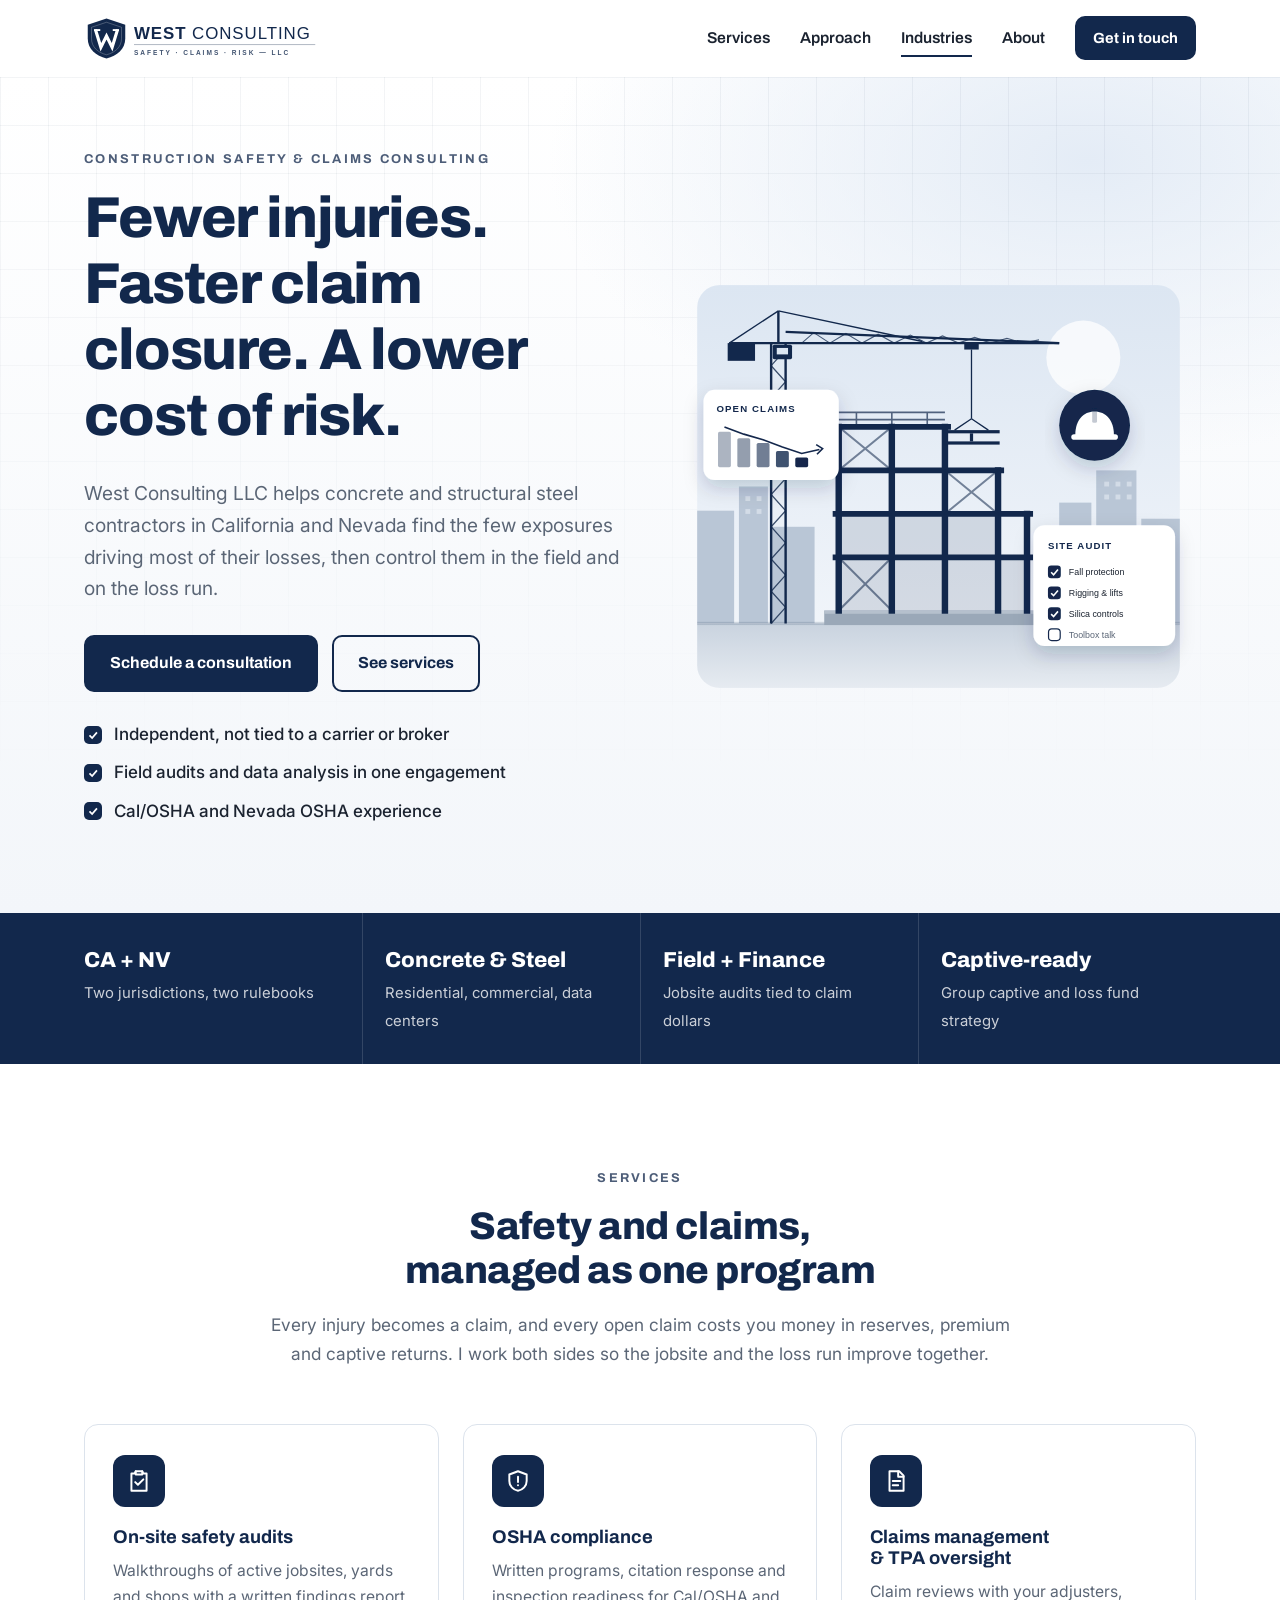
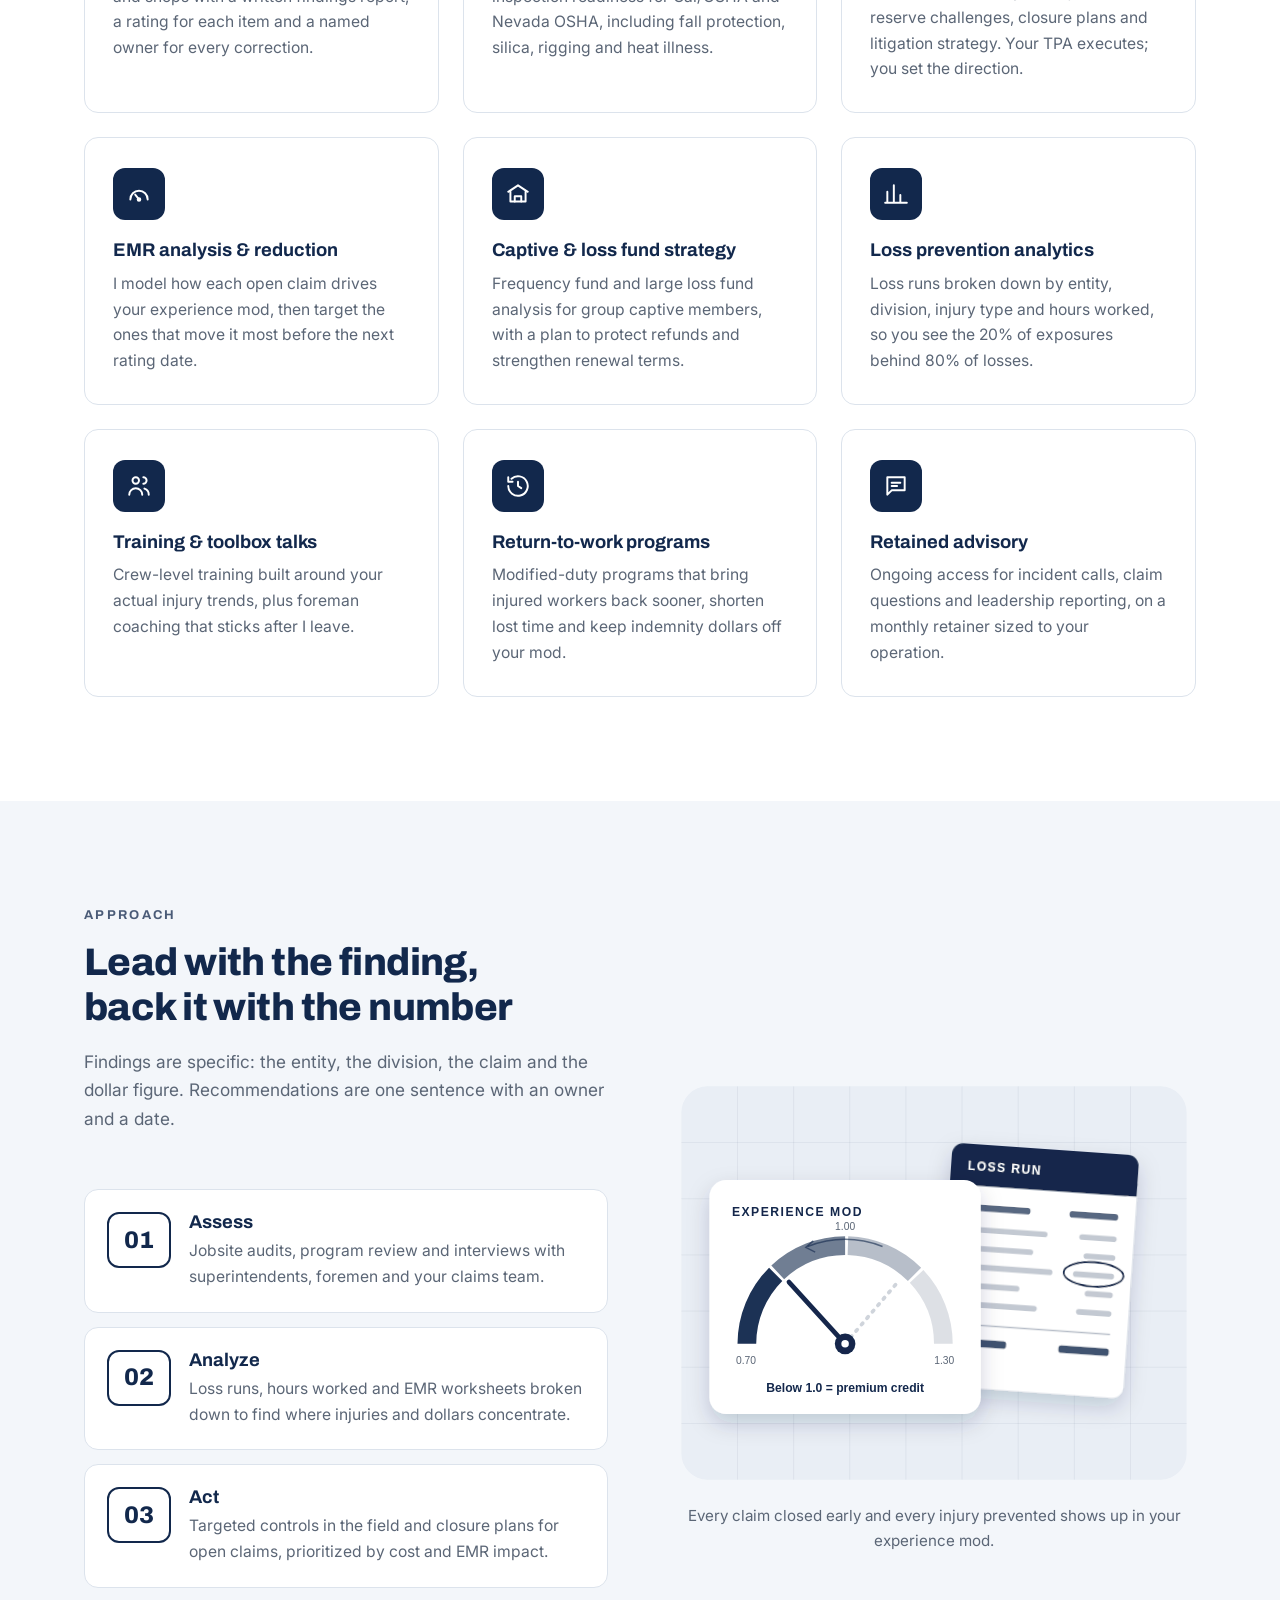
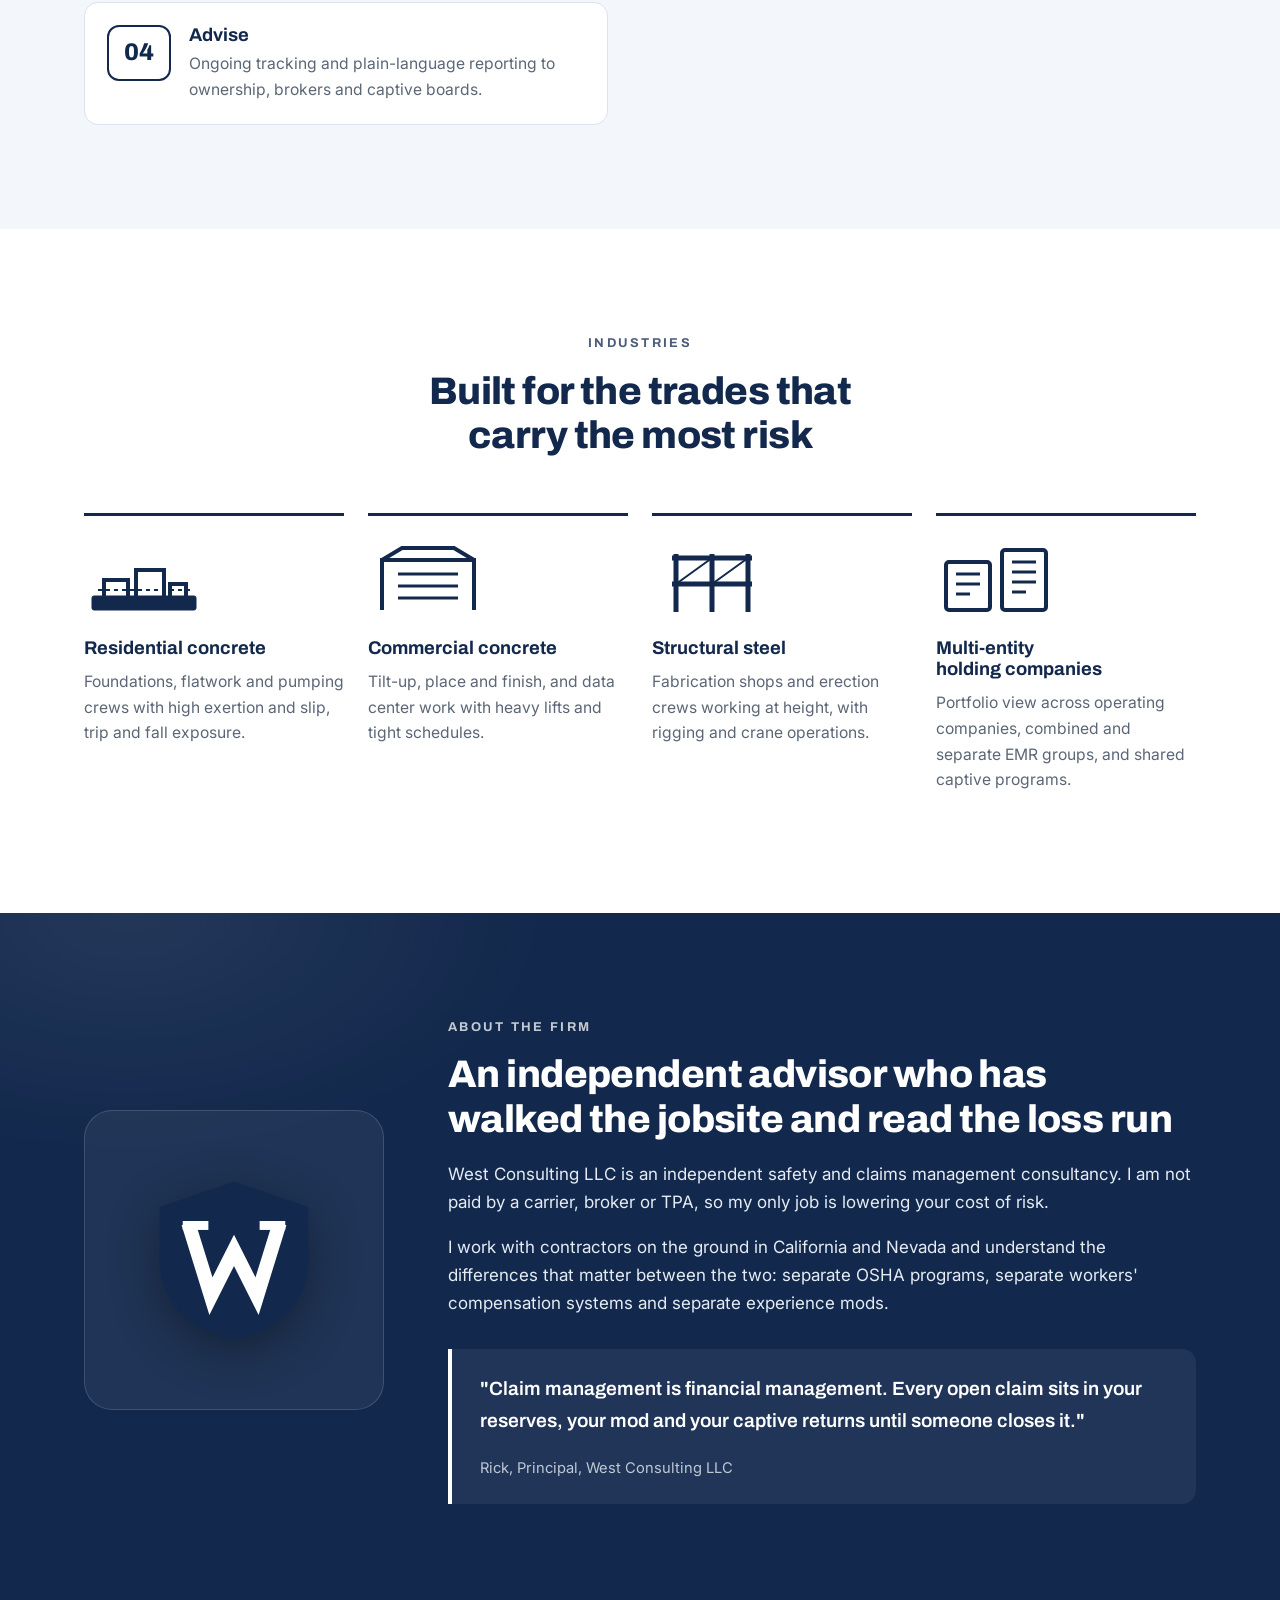
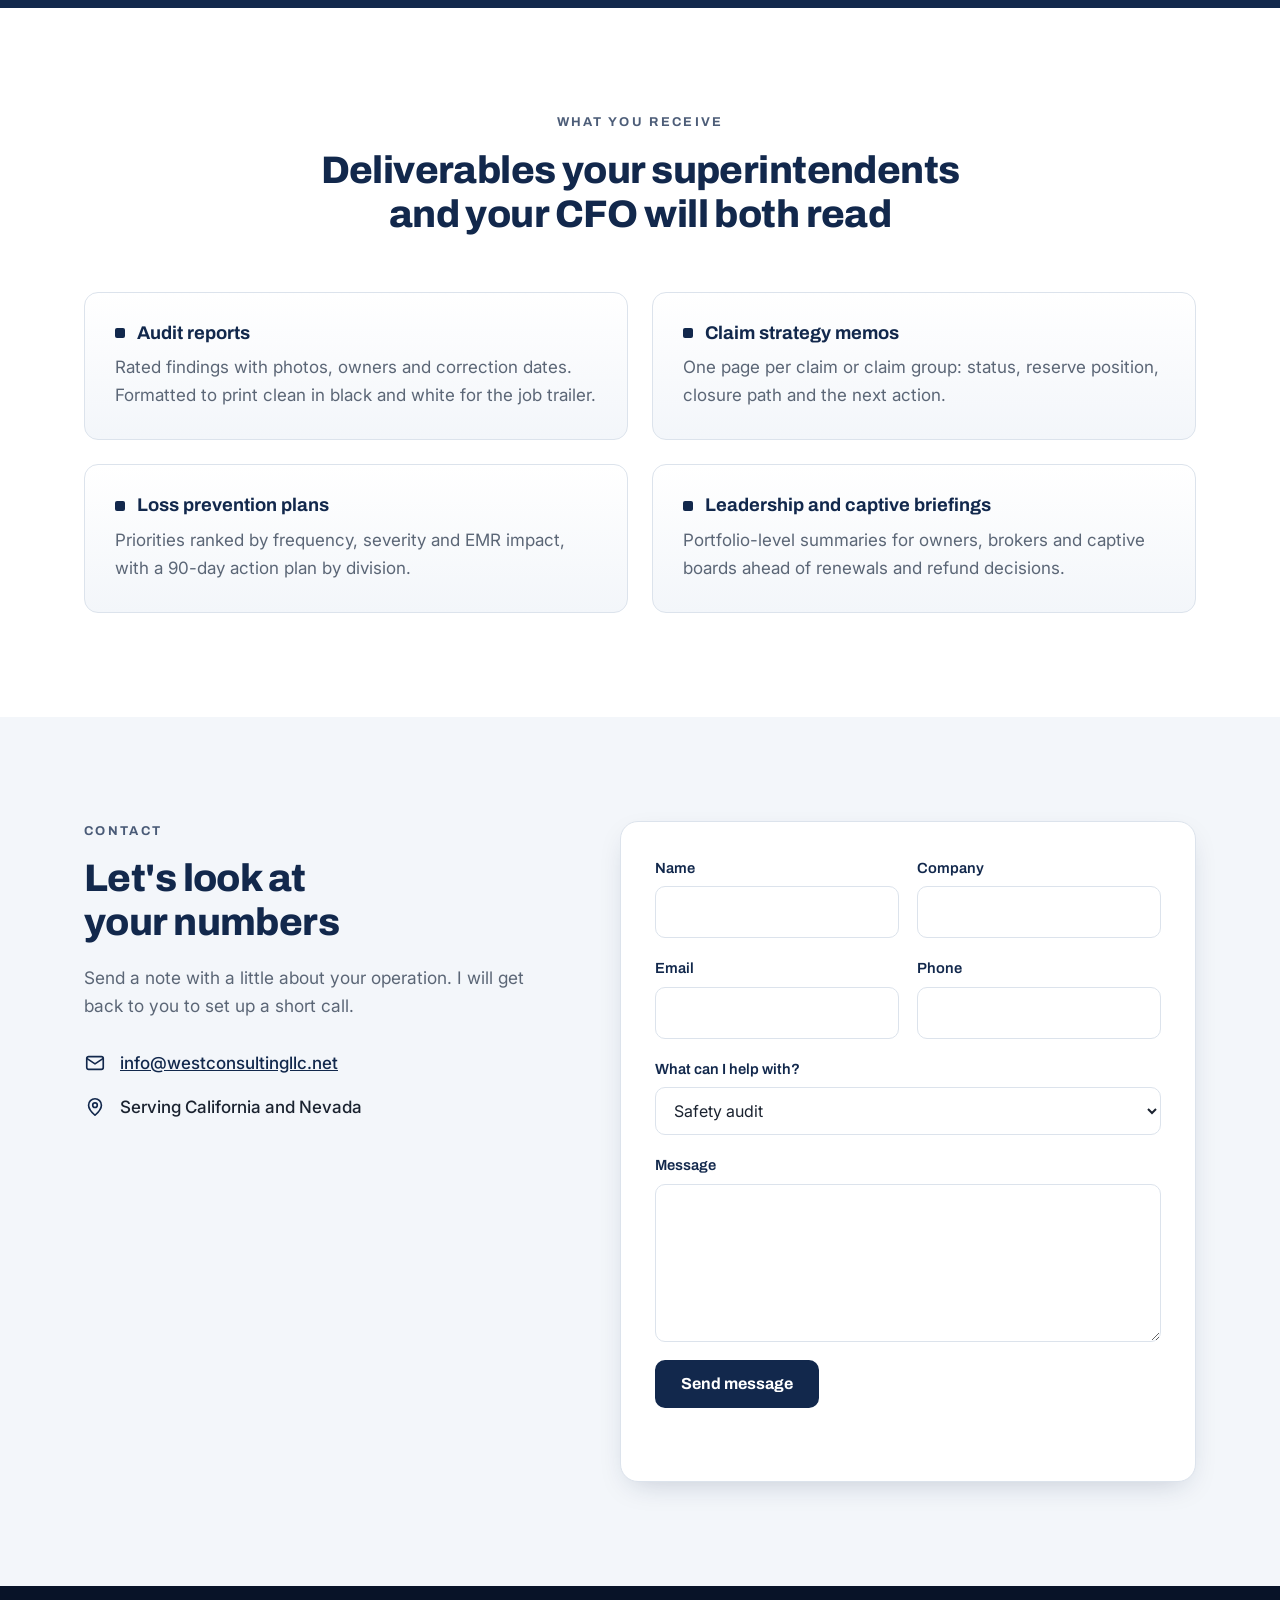
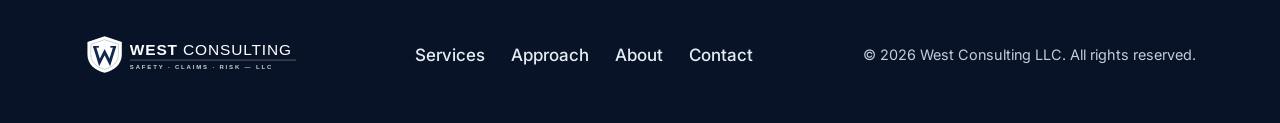
==== index.html @ 7d931af9 "Add West Consulting LLC website Single-page static site with custom logo, favicon set, SVG illustrat" ====
<!doctype html>
<html lang="en">
<head>
  <meta charset="utf-8">
  <meta name="viewport" content="width=device-width, initial-scale=1">
  <title>West Consulting LLC | Construction Safety &amp; Claims Management</title>
  <meta name="description" content="West Consulting LLC is an independent construction safety and claims management consultancy serving concrete and structural steel contractors across California and Nevada.">
  <meta name="theme-color" content="#12284C">
  <link rel="canonical" href="https://westconsultingllc.net/">

  <meta property="og:type" content="website">
  <meta property="og:site_name" content="West Consulting LLC">
  <meta property="og:title" content="West Consulting LLC | Construction Safety &amp; Claims Management">
  <meta property="og:description" content="Fewer injuries, faster claim closure and a lower cost of risk for concrete and structural steel contractors in California and Nevada.">
  <meta property="og:url" content="https://westconsultingllc.net/">
  <meta property="og:image" content="https://westconsultingllc.net/assets/og-image.png">
  <meta name="twitter:card" content="summary_large_image">

  <link rel="icon" href="assets/favicon.svg" type="image/svg+xml">
  <link rel="icon" href="assets/favicon-32.png" sizes="32x32" type="image/png">
  <link rel="apple-touch-icon" href="assets/apple-touch-icon.png">
  <link rel="manifest" href="site.webmanifest">

  <link rel="preconnect" href="https://fonts.googleapis.com">
  <link rel="preconnect" href="https://fonts.gstatic.com" crossorigin>
  <link href="https://fonts.googleapis.com/css2?family=Archivo:wght@400;600;700;800&family=Inter:wght@400;500;600&display=swap" rel="stylesheet">
  <link rel="stylesheet" href="css/styles.css">

  <script type="application/ld+json">
  {
    "@context": "https://schema.org",
    "@type": "ProfessionalService",
    "name": "West Consulting LLC",
    "url": "https://westconsultingllc.net/",
    "logo": "https://westconsultingllc.net/assets/logo.svg",
    "image": "https://westconsultingllc.net/assets/og-image.png",
    "description": "Independent construction safety and claims management consulting for concrete and structural steel contractors.",
    "email": "info@westconsultingllc.net",
    "areaServed": ["California", "Nevada"],
    "knowsAbout": ["OSHA compliance", "Cal/OSHA", "Nevada OSHA", "Workers' compensation claims", "Experience modification rate", "Group captive insurance", "Loss prevention", "Construction safety audits"]
  }
  </script>
</head>
<body>
  <a class="skip-link" href="#main">Skip to content</a>

  <header class="site-header" id="top">
    <div class="container header-inner">
      <a class="brand" href="#top" aria-label="West Consulting LLC, back to top">
        <img src="assets/logo.svg" alt="West Consulting LLC" width="240" height="48">
      </a>
      <button class="nav-toggle" aria-expanded="false" aria-controls="site-nav">
        <span class="sr-only">Menu</span>
        <span class="bar"></span><span class="bar"></span><span class="bar"></span>
      </button>
      <nav class="site-nav" id="site-nav" aria-label="Primary">
        <a href="#services">Services</a>
        <a href="#approach">Approach</a>
        <a href="#industries">Industries</a>
        <a href="#about">About</a>
        <a class="btn btn-sm" href="#contact">Get in touch</a>
      </nav>
    </div>
  </header>

  <main id="main">
    <!-- Hero -->
    <section class="hero">
      <div class="container hero-grid">
        <div class="hero-copy">
          <p class="eyebrow">Construction safety &amp; claims consulting</p>
          <h1>Fewer injuries. Faster claim closure. A lower cost of risk.</h1>
          <p class="lead">West Consulting LLC helps concrete and structural steel contractors in California and Nevada find the few exposures driving most of their losses, then control them in the field and on the loss run.</p>
          <div class="hero-actions">
            <a class="btn" href="#contact">Schedule a consultation</a>
            <a class="btn btn-ghost" href="#services">See services</a>
          </div>
          <ul class="hero-points">
            <li>Independent, not tied to a carrier or broker</li>
            <li>Field audits and data analysis in one engagement</li>
            <li>Cal/OSHA and Nevada OSHA experience</li>
          </ul>
        </div>
        <div class="hero-art">
          <img src="assets/img/hero-site.svg" alt="" width="640" height="540">
        </div>
      </div>
    </section>

    <!-- Proof strip -->
    <section class="strip" aria-label="At a glance">
      <div class="container strip-grid">
        <div><strong>CA + NV</strong><span>Two jurisdictions, two rulebooks</span></div>
        <div><strong>Concrete &amp; Steel</strong><span>Residential, commercial, data centers</span></div>
        <div><strong>Field + Finance</strong><span>Jobsite audits tied to claim dollars</span></div>
        <div><strong>Captive-ready</strong><span>Group captive and loss fund strategy</span></div>
      </div>
    </section>

    <!-- Services -->
    <section class="section" id="services">
      <div class="container">
        <div class="section-head">
          <p class="eyebrow">Services</p>
          <h2>Safety and claims, managed as one program</h2>
          <p>Every injury becomes a claim, and every open claim costs you money in reserves, premium and captive returns. I work both sides so the jobsite and the loss run improve together.</p>
        </div>

        <div class="cards">
          <article class="card reveal">
            <div class="icon" aria-hidden="true">
              <svg viewBox="0 0 24 24"><path d="M9 3h6l1 2h3v16H5V5h3z"/><path d="M9 3v3h6V3"/><path d="m8.5 13 2.5 2.5L16 10.5"/></svg>
            </div>
            <h3>On-site safety audits</h3>
            <p>Walkthroughs of active jobsites, yards and shops with a written findings report, a rating for each item and a named owner for every correction.</p>
          </article>

          <article class="card reveal">
            <div class="icon" aria-hidden="true">
              <svg viewBox="0 0 24 24"><path d="M12 3 4 6v6c0 4.5 3.4 8.3 8 9 4.6-.7 8-4.5 8-9V6z"/><path d="M12 8v5"/><path d="M12 16h.01"/></svg>
            </div>
            <h3>OSHA compliance</h3>
            <p>Written programs, citation response and inspection readiness for Cal/OSHA and Nevada OSHA, including fall protection, silica, rigging and heat illness.</p>
          </article>

          <article class="card reveal">
            <div class="icon" aria-hidden="true">
              <svg viewBox="0 0 24 24"><path d="M6 3h9l4 4v14H6z"/><path d="M14 3v5h5"/><path d="M9 12h7M9 16h5"/></svg>
            </div>
            <h3>Claims management &amp; TPA oversight</h3>
            <p>Claim reviews with your adjusters, reserve challenges, closure plans and litigation strategy. Your TPA executes; you set the direction.</p>
          </article>

          <article class="card reveal">
            <div class="icon" aria-hidden="true">
              <svg viewBox="0 0 24 24"><path d="M4 17a8 8 0 0 1 16 0"/><path d="m12 17-3.5-4.5"/><circle cx="12" cy="17" r="1.2"/></svg>
            </div>
            <h3>EMR analysis &amp; reduction</h3>
            <p>I model how each open claim drives your experience mod, then target the ones that move it most before the next rating date.</p>
          </article>

          <article class="card reveal">
            <div class="icon" aria-hidden="true">
              <svg viewBox="0 0 24 24"><path d="M3 10 12 4l9 6"/><path d="M5 10v9h14v-9"/><path d="M9 19v-5h6v5"/></svg>
            </div>
            <h3>Captive &amp; loss fund strategy</h3>
            <p>Frequency fund and large loss fund analysis for group captive members, with a plan to protect refunds and strengthen renewal terms.</p>
          </article>

          <article class="card reveal">
            <div class="icon" aria-hidden="true">
              <svg viewBox="0 0 24 24"><path d="M4 20V10M10 20V4M16 20v-7M22 20H2"/></svg>
            </div>
            <h3>Loss prevention analytics</h3>
            <p>Loss runs broken down by entity, division, injury type and hours worked, so you see the 20% of exposures behind 80% of losses.</p>
          </article>

          <article class="card reveal">
            <div class="icon" aria-hidden="true">
              <svg viewBox="0 0 24 24"><circle cx="9" cy="7" r="3"/><path d="M3 20c0-3.3 2.7-6 6-6s6 2.7 6 6"/><path d="M16 4a3 3 0 0 1 0 6M21 20c0-2.6-1.6-4.8-4-5.6"/></svg>
            </div>
            <h3>Training &amp; toolbox talks</h3>
            <p>Crew-level training built around your actual injury trends, plus foreman coaching that sticks after I leave.</p>
          </article>

          <article class="card reveal">
            <div class="icon" aria-hidden="true">
              <svg viewBox="0 0 24 24"><path d="M3 12a9 9 0 1 0 3-6.7"/><path d="M3 4v4h4"/><path d="M12 8v4l3 2"/></svg>
            </div>
            <h3>Return-to-work programs</h3>
            <p>Modified-duty programs that bring injured workers back sooner, shorten lost time and keep indemnity dollars off your mod.</p>
          </article>

          <article class="card reveal">
            <div class="icon" aria-hidden="true">
              <svg viewBox="0 0 24 24"><path d="M4 4h16v12H8l-4 4z"/><path d="M8 9h8M8 12h5"/></svg>
            </div>
            <h3>Retained advisory</h3>
            <p>Ongoing access for incident calls, claim questions and leadership reporting, on a monthly retainer sized to your operation.</p>
          </article>
        </div>
      </div>
    </section>

    <!-- Approach -->
    <section class="section section-alt" id="approach">
      <div class="container approach-grid">
        <div>
          <div class="section-head left">
            <p class="eyebrow">Approach</p>
            <h2>Lead with the finding, back it with the number</h2>
            <p>Findings are specific: the entity, the division, the claim and the dollar figure. Recommendations are one sentence with an owner and a date.</p>
          </div>
          <ol class="steps">
            <li class="reveal">
              <span class="step-num">01</span>
              <div>
                <h3>Assess</h3>
                <p>Jobsite audits, program review and interviews with superintendents, foremen and your claims team.</p>
              </div>
            </li>
            <li class="reveal">
              <span class="step-num">02</span>
              <div>
                <h3>Analyze</h3>
                <p>Loss runs, hours worked and EMR worksheets broken down to find where injuries and dollars concentrate.</p>
              </div>
            </li>
            <li class="reveal">
              <span class="step-num">03</span>
              <div>
                <h3>Act</h3>
                <p>Targeted controls in the field and closure plans for open claims, prioritized by cost and EMR impact.</p>
              </div>
            </li>
            <li class="reveal">
              <span class="step-num">04</span>
              <div>
                <h3>Advise</h3>
                <p>Ongoing tracking and plain-language reporting to ownership, brokers and captive boards.</p>
              </div>
            </li>
          </ol>
        </div>
        <figure class="approach-art reveal">
          <img src="assets/img/emr-gauge.svg" alt="" width="560" height="440" loading="lazy">
          <figcaption>Every claim closed early and every injury prevented shows up in your experience mod.</figcaption>
        </figure>
      </div>
    </section>

    <!-- Industries -->
    <section class="section" id="industries">
      <div class="container">
        <div class="section-head">
          <p class="eyebrow">Industries</p>
          <h2>Built for the trades that carry the most risk</h2>
        </div>
        <div class="industry-grid">
          <div class="industry reveal">
            <svg class="industry-art" viewBox="0 0 120 80" aria-hidden="true"><rect x="8" y="56" width="104" height="14" rx="2"/><path d="M20 56V40h24v16M52 56V30h28v26M86 56V44h16v12" fill="none" stroke-width="4"/><path d="M14 50h92" stroke-dasharray="4 4" fill="none" stroke-width="2"/></svg>
            <h3>Residential concrete</h3>
            <p>Foundations, flatwork and pumping crews with high exertion and slip, trip and fall exposure.</p>
          </div>
          <div class="industry reveal">
            <svg class="industry-art" viewBox="0 0 120 80" aria-hidden="true"><path d="M14 70V20h92v50" fill="none" stroke-width="4"/><path d="M14 20l20-12h52l20 12" fill="none" stroke-width="4"/><path d="M30 34h60M30 46h60M30 58h60" fill="none" stroke-width="3"/></svg>
            <h3>Commercial concrete</h3>
            <p>Tilt-up, place and finish, and data center work with heavy lifts and tight schedules.</p>
          </div>
          <div class="industry reveal">
            <svg class="industry-art" viewBox="0 0 120 80" aria-hidden="true"><path d="M24 72V14M60 72V14M96 72V14M20 18h80M20 44h80" fill="none" stroke-width="5"/><path d="M24 44l36-26M60 44l36-26" fill="none" stroke-width="2"/></svg>
            <h3>Structural steel</h3>
            <p>Fabrication shops and erection crews working at height, with rigging and crane operations.</p>
          </div>
          <div class="industry reveal">
            <svg class="industry-art" viewBox="0 0 120 80" aria-hidden="true"><rect x="10" y="22" width="44" height="48" rx="3" fill="none" stroke-width="4"/><rect x="66" y="10" width="44" height="60" rx="3" fill="none" stroke-width="4"/><path d="M20 34h24M20 44h24M20 54h14M76 22h24M76 32h24M76 42h24M76 52h14" fill="none" stroke-width="3"/></svg>
            <h3>Multi-entity holding companies</h3>
            <p>Portfolio view across operating companies, combined and separate EMR groups, and shared captive programs.</p>
          </div>
        </div>
      </div>
    </section>

    <!-- About -->
    <section class="section section-dark" id="about">
      <div class="container about-grid">
        <div class="about-mark" aria-hidden="true">
          <img src="assets/favicon.svg" alt="" width="160" height="160">
        </div>
        <div>
          <p class="eyebrow">About the firm</p>
          <h2>An independent advisor who has walked the jobsite and read the loss run</h2>
          <p>West Consulting LLC is an independent safety and claims management consultancy. I am not paid by a carrier, broker or TPA, so my only job is lowering your cost of risk.</p>
          <p>I work with contractors on the ground in California and Nevada and understand the differences that matter between the two: separate OSHA programs, separate workers' compensation systems and separate experience mods.</p>
          <blockquote>
            <p>"Claim management is financial management. Every open claim sits in your reserves, your mod and your captive returns until someone closes it."</p>
            <footer>Rick, Principal, West Consulting LLC</footer>
          </blockquote>
        </div>
      </div>
    </section>

    <!-- Deliverables -->
    <section class="section" id="deliverables">
      <div class="container">
        <div class="section-head">
          <p class="eyebrow">What you receive</p>
          <h2>Deliverables your superintendents and your CFO will both read</h2>
        </div>
        <div class="deliverables">
          <div class="deliverable reveal"><h3>Audit reports</h3><p>Rated findings with photos, owners and correction dates. Formatted to print clean in black and white for the job trailer.</p></div>
          <div class="deliverable reveal"><h3>Claim strategy memos</h3><p>One page per claim or claim group: status, reserve position, closure path and the next action.</p></div>
          <div class="deliverable reveal"><h3>Loss prevention plans</h3><p>Priorities ranked by frequency, severity and EMR impact, with a 90-day action plan by division.</p></div>
          <div class="deliverable reveal"><h3>Leadership and captive briefings</h3><p>Portfolio-level summaries for owners, brokers and captive boards ahead of renewals and refund decisions.</p></div>
        </div>
      </div>
    </section>

    <!-- Contact -->
    <section class="section section-alt" id="contact">
      <div class="container contact-grid">
        <div>
          <p class="eyebrow">Contact</p>
          <h2>Let's look at your numbers</h2>
          <p>Send a note with a little about your operation. I will get back to you to set up a short call.</p>
          <ul class="contact-list">
            <li>
              <svg viewBox="0 0 24 24" aria-hidden="true"><rect x="3" y="5" width="18" height="14" rx="2"/><path d="m3 7 9 6 9-6"/></svg>
              <a href="mailto:info@westconsultingllc.net">info@westconsultingllc.net</a>
            </li>
            <li>
              <svg viewBox="0 0 24 24" aria-hidden="true"><path d="M12 21s-7-6.2-7-11a7 7 0 0 1 14 0c0 4.8-7 11-7 11z"/><circle cx="12" cy="10" r="2.5"/></svg>
              <span>Serving California and Nevada</span>
            </li>
          </ul>
        </div>

        <form class="contact-form" id="contact-form" action="mailto:info@westconsultingllc.net" method="post" enctype="text/plain" novalidate>
          <div class="field-row">
            <label>Name
              <input type="text" name="name" autocomplete="name" required>
            </label>
            <label>Company
              <input type="text" name="company" autocomplete="organization">
            </label>
          </div>
          <div class="field-row">
            <label>Email
              <input type="email" name="email" autocomplete="email" required>
            </label>
            <label>Phone
              <input type="tel" name="phone" autocomplete="tel">
            </label>
          </div>
          <label>What can I help with?
            <select name="topic">
              <option>Safety audit</option>
              <option>OSHA compliance or citation</option>
              <option>Claims review</option>
              <option>EMR analysis</option>
              <option>Captive strategy</option>
              <option>Training</option>
              <option>Something else</option>
            </select>
          </label>
          <label>Message
            <textarea name="message" rows="5" required></textarea>
          </label>
          <button class="btn" type="submit">Send message</button>
          <p class="form-note" id="form-note" role="status" aria-live="polite"></p>
        </form>
      </div>
    </section>
  </main>

  <footer class="site-footer">
    <div class="container footer-inner">
      <img src="assets/logo-white.svg" alt="West Consulting LLC" width="220" height="44">
      <nav aria-label="Footer">
        <a href="#services">Services</a>
        <a href="#approach">Approach</a>
        <a href="#about">About</a>
        <a href="#contact">Contact</a>
      </nav>
      <p class="copyright">&copy; <span id="year">2026</span> West Consulting LLC. All rights reserved.</p>
    </div>
  </footer>

  <script src="js/main.js" defer></script>
</body>
</html>
---- css/styles.css ----
/* West Consulting LLC — site styles */

:root {
  --navy: #12284C;
  --navy-700: #0D1E3A;
  --navy-900: #081328;
  --ink: #1B2330;
  --muted: #5B6676;
  --line: #DCE3EC;
  --bg: #FFFFFF;
  --bg-alt: #F3F6FA;
  --radius: 14px;
  --shadow: 0 10px 30px -12px rgba(18, 40, 76, .25);
  --font-head: "Archivo", "Helvetica Neue", Arial, sans-serif;
  --font-body: "Inter", "Helvetica Neue", Arial, sans-serif;
  --max: 1160px;
}

*, *::before, *::after { box-sizing: border-box; }

html { scroll-behavior: smooth; scroll-padding-top: 84px; }

body {
  margin: 0;
  font-family: var(--font-body);
  font-size: 17px;
  line-height: 1.65;
  color: var(--ink);
  background: var(--bg);
  -webkit-font-smoothing: antialiased;
}

img, svg { display: block; max-width: 100%; height: auto; }

h1, h2, h3 {
  font-family: var(--font-head);
  color: var(--navy);
  line-height: 1.15;
  margin: 0 0 .5em;
  text-wrap: balance;
}
h1 { font-size: clamp(2.2rem, 4.6vw, 3.6rem); font-weight: 800; letter-spacing: -.02em; }
h2 { font-size: clamp(1.7rem, 3vw, 2.5rem); font-weight: 800; letter-spacing: -.015em; }
h3 { font-size: 1.15rem; font-weight: 700; }
p { margin: 0 0 1em; }

a { color: var(--navy); }
a:hover { color: var(--navy-700); }

:focus-visible { outline: 3px solid var(--navy); outline-offset: 3px; border-radius: 4px; }

.container { width: 100%; max-width: var(--max); margin: 0 auto; padding: 0 24px; }

.sr-only {
  position: absolute; width: 1px; height: 1px; padding: 0; margin: -1px;
  overflow: hidden; clip: rect(0 0 0 0); white-space: nowrap; border: 0;
}

.skip-link {
  position: absolute; left: 12px; top: -48px; z-index: 100;
  background: var(--navy); color: #fff; padding: 10px 16px; border-radius: 8px;
}
.skip-link:focus { top: 12px; }

.eyebrow {
  font-family: var(--font-head);
  font-size: .8rem;
  font-weight: 700;
  letter-spacing: .18em;
  text-transform: uppercase;
  color: var(--navy);
  opacity: .75;
  margin-bottom: .9rem;
}

/* Buttons */
.btn {
  display: inline-flex; align-items: center; justify-content: center; gap: .5em;
  font-family: var(--font-head); font-weight: 700; font-size: 1rem;
  padding: .85em 1.5em; border-radius: 10px; border: 2px solid var(--navy);
  background: var(--navy); color: #fff; text-decoration: none; cursor: pointer;
  transition: background .2s, color .2s, transform .2s, box-shadow .2s;
}
.btn:hover { background: var(--navy-700); color: #fff; transform: translateY(-1px); box-shadow: var(--shadow); }
.btn-ghost { background: transparent; color: var(--navy); }
.btn-ghost:hover { background: var(--navy); color: #fff; }
.btn-sm { padding: .55em 1.1em; font-size: .92rem; }

/* Header */
.site-header {
  position: sticky; top: 0; z-index: 50;
  background: rgba(255, 255, 255, .92);
  backdrop-filter: saturate(160%) blur(10px);
  border-bottom: 1px solid transparent;
  transition: border-color .2s, box-shadow .2s;
}
.site-header.scrolled { border-bottom-color: var(--line); box-shadow: 0 6px 20px -16px rgba(18, 40, 76, .5); }
.header-inner { display: flex; align-items: center; justify-content: space-between; height: 76px; }
.brand img { width: 240px; height: auto; }

.site-nav { display: flex; align-items: center; gap: 30px; }
.site-nav a:not(.btn) {
  font-family: var(--font-head); font-weight: 600; font-size: .98rem;
  color: var(--ink); text-decoration: none; position: relative;
}
.site-nav a:not(.btn)::after {
  content: ""; position: absolute; left: 0; bottom: -6px; height: 2px; width: 100%;
  background: var(--navy); transform: scaleX(0); transform-origin: left; transition: transform .2s;
}
.site-nav a:not(.btn):hover::after, .site-nav a.active::after { transform: scaleX(1); }
.site-nav .btn { color: #fff; }

.nav-toggle {
  display: none; background: none; border: 0; padding: 10px; cursor: pointer;
  flex-direction: column; gap: 5px;
}
.nav-toggle .bar { width: 24px; height: 2.5px; background: var(--navy); border-radius: 2px; transition: transform .25s, opacity .25s; }
.nav-toggle[aria-expanded="true"] .bar:nth-child(2) { transform: translateY(7.5px) rotate(45deg); }
.nav-toggle[aria-expanded="true"] .bar:nth-child(3) { opacity: 0; }
.nav-toggle[aria-expanded="true"] .bar:nth-child(4) { transform: translateY(-7.5px) rotate(-45deg); }

/* Hero */
.hero {
  position: relative; overflow: hidden;
  padding: 72px 0 88px;
  background:
    radial-gradient(900px 500px at 85% 10%, #E4ECF6 0%, transparent 60%),
    linear-gradient(180deg, #FFFFFF 0%, var(--bg-alt) 100%);
}
.hero::before {
  content: ""; position: absolute; inset: 0; pointer-events: none;
  background-image: linear-gradient(rgba(18, 40, 76, .05) 1px, transparent 1px),
                    linear-gradient(90deg, rgba(18, 40, 76, .05) 1px, transparent 1px);
  background-size: 48px 48px;
  mask-image: linear-gradient(180deg, #000 0%, transparent 85%);
}
.hero-grid { position: relative; display: grid; grid-template-columns: 1.05fr 1fr; gap: 56px; align-items: center; }
.lead { font-size: 1.2rem; color: var(--muted); max-width: 36em; }
.hero-actions { display: flex; flex-wrap: wrap; gap: 14px; margin: 30px 0 28px; }
.hero-points { list-style: none; padding: 0; margin: 0; display: grid; gap: 10px; }
.hero-points li { position: relative; padding-left: 30px; font-weight: 500; }
.hero-points li::before {
  content: ""; position: absolute; left: 0; top: .3em; width: 18px; height: 18px; border-radius: 5px;
  background: var(--navy) url("data:image/svg+xml,%3Csvg xmlns='http://www.w3.org/2000/svg' viewBox='0 0 16 16'%3E%3Cpath d='M4 8.5 7 11.5 12.5 5' fill='none' stroke='white' stroke-width='2'/%3E%3C/svg%3E") center/14px no-repeat;
}
.hero-art img { width: 100%; animation: float 7s ease-in-out infinite; }
@keyframes float { 0%, 100% { transform: translateY(0); } 50% { transform: translateY(-8px); } }

/* Strip */
.strip { background: var(--navy); color: #fff; }
.strip-grid { display: grid; grid-template-columns: repeat(4, 1fr); }
.strip-grid > div { padding: 30px 22px; border-left: 1px solid rgba(255, 255, 255, .14); }
.strip-grid > div:first-child { border-left: 0; padding-left: 0; }
.strip strong { display: block; font-family: var(--font-head); font-size: 1.35rem; font-weight: 800; }
.strip span { font-size: .93rem; opacity: .78; }

/* Sections */
.section { padding: 104px 0; }
.section-alt { background: var(--bg-alt); }
.section-head { max-width: 760px; margin: 0 auto 56px; text-align: center; }
.section-head.left { margin-left: 0; text-align: left; }
.section-head p:not(.eyebrow) { color: var(--muted); font-size: 1.08rem; }

/* Service cards */
.cards { display: grid; grid-template-columns: repeat(3, 1fr); gap: 24px; }
.card {
  background: #fff; border: 1px solid var(--line); border-radius: var(--radius);
  padding: 30px 28px; transition: transform .25s, box-shadow .25s, border-color .25s;
}
.card:hover { transform: translateY(-4px); box-shadow: var(--shadow); border-color: transparent; }
.card p { color: var(--muted); margin: 0; font-size: .98rem; }
.icon {
  width: 52px; height: 52px; border-radius: 12px; background: var(--navy);
  display: grid; place-items: center; margin-bottom: 20px;
}
.icon svg { width: 26px; height: 26px; fill: none; stroke: #fff; stroke-width: 1.8; stroke-linecap: round; stroke-linejoin: round; }

/* Approach */
.approach-grid { display: grid; grid-template-columns: 1fr 1fr; gap: 64px; align-items: center; }
.steps { list-style: none; padding: 0; margin: 0; display: grid; gap: 14px; }
.steps li {
  display: grid; grid-template-columns: 64px 1fr; gap: 18px; align-items: start;
  background: #fff; border: 1px solid var(--line); border-radius: var(--radius); padding: 22px;
}
.steps h3 { margin-bottom: .25em; }
.steps p { margin: 0; color: var(--muted); font-size: .98rem; }
.step-num {
  font-family: var(--font-head); font-weight: 800; font-size: 1.5rem; color: var(--navy);
  border: 2px solid var(--navy); border-radius: 12px; height: 56px; display: grid; place-items: center;
}
.approach-art { margin: 0; }
.approach-art figcaption { text-align: center; color: var(--muted); font-size: .95rem; margin-top: 14px; }

/* Industries */
.industry-grid { display: grid; grid-template-columns: repeat(4, 1fr); gap: 24px; }
.industry { border-top: 3px solid var(--navy); padding-top: 24px; }
.industry-art { width: 120px; height: 80px; margin-bottom: 18px; fill: var(--navy); stroke: var(--navy); }
.industry-art [fill="none"] { fill: none; }
.industry p { color: var(--muted); font-size: .98rem; }

/* About */
.section-dark {
  background:
    radial-gradient(700px 400px at 10% 0%, rgba(255, 255, 255, .07), transparent 60%),
    var(--navy);
  color: #E6ECF4;
}
.section-dark h2, .section-dark .eyebrow { color: #fff; }
.about-grid { display: grid; grid-template-columns: 300px 1fr; gap: 64px; align-items: center; }
.about-mark {
  aspect-ratio: 1; border-radius: 28px; display: grid; place-items: center;
  background: rgba(255, 255, 255, .06); border: 1px solid rgba(255, 255, 255, .14);
}
.about-mark img { width: 55%; filter: drop-shadow(0 12px 24px rgba(0, 0, 0, .35)); outline: 0; }
.about-mark img { background: transparent; }
blockquote {
  margin: 32px 0 0; padding: 24px 28px; border-left: 4px solid #fff;
  background: rgba(255, 255, 255, .06); border-radius: 0 var(--radius) var(--radius) 0;
}
blockquote p { font-family: var(--font-head); font-size: 1.2rem; font-weight: 600; color: #fff; }
blockquote footer { font-size: .92rem; opacity: .8; }

/* Deliverables */
.deliverables { display: grid; grid-template-columns: repeat(2, 1fr); gap: 24px; }
.deliverable {
  padding: 30px; border-radius: var(--radius); border: 1px solid var(--line);
  background: linear-gradient(180deg, #fff, var(--bg-alt));
}
.deliverable h3 { display: flex; align-items: center; gap: 12px; }
.deliverable h3::before { content: ""; width: 10px; height: 10px; background: var(--navy); border-radius: 2px; flex: none; }
.deliverable p { color: var(--muted); margin: 0; }

/* Contact */
.contact-grid { display: grid; grid-template-columns: .9fr 1.1fr; gap: 64px; align-items: start; }
.contact-grid > div > p:not(.eyebrow) { color: var(--muted); font-size: 1.08rem; }
.contact-list { list-style: none; padding: 0; margin: 28px 0 0; display: grid; gap: 16px; }
.contact-list li { display: flex; align-items: center; gap: 14px; font-weight: 500; }
.contact-list svg { width: 22px; height: 22px; fill: none; stroke: var(--navy); stroke-width: 1.8; stroke-linecap: round; stroke-linejoin: round; flex: none; }

.contact-form {
  background: #fff; border: 1px solid var(--line); border-radius: 18px; padding: 34px;
  box-shadow: var(--shadow); display: grid; gap: 18px;
}
.field-row { display: grid; grid-template-columns: 1fr 1fr; gap: 18px; }
.contact-form label { display: grid; gap: 6px; font-family: var(--font-head); font-weight: 600; font-size: .92rem; color: var(--navy); }
.contact-form input, .contact-form select, .contact-form textarea {
  font: inherit; font-family: var(--font-body); font-weight: 400; font-size: 1rem; color: var(--ink);
  padding: 12px 14px; border: 1.5px solid var(--line); border-radius: 10px; background: #fff; width: 100%;
  transition: border-color .2s, box-shadow .2s;
}
.contact-form input:focus, .contact-form select:focus, .contact-form textarea:focus {
  outline: none; border-color: var(--navy); box-shadow: 0 0 0 4px rgba(18, 40, 76, .12);
}
.contact-form .invalid { border-color: var(--navy); box-shadow: 0 0 0 4px rgba(18, 40, 76, .18); }
.contact-form textarea { resize: vertical; }
.contact-form .btn { justify-self: start; }
.form-note { margin: 0; font-size: .95rem; color: var(--muted); min-height: 1.4em; }

/* Footer */
.site-footer { background: var(--navy-900); color: #C3CDDB; padding: 48px 0; }
.footer-inner { display: grid; grid-template-columns: auto 1fr auto; gap: 32px; align-items: center; }
.site-footer nav { display: flex; gap: 26px; justify-content: center; flex-wrap: wrap; }
.site-footer a { color: #E6ECF4; text-decoration: none; font-weight: 500; }
.site-footer a:hover { color: #fff; text-decoration: underline; }
.copyright { margin: 0; font-size: .9rem; }

/* Reveal on scroll */
.js .reveal { opacity: 0; transform: translateY(18px); transition: opacity .6s ease, transform .6s ease; }
.js .reveal.in { opacity: 1; transform: none; }

/* Responsive */
@media (max-width: 1024px) {
  .cards { grid-template-columns: repeat(2, 1fr); }
  .industry-grid { grid-template-columns: repeat(2, 1fr); gap: 36px 24px; }
  .strip-grid { grid-template-columns: repeat(2, 1fr); }
  .strip-grid > div:nth-child(3) { border-left: 0; padding-left: 0; }
  .strip-grid > div { border-top: 1px solid rgba(255, 255, 255, .14); }
  .strip-grid > div:nth-child(-n+2) { border-top: 0; }
}

@media (max-width: 880px) {
  .nav-toggle { display: flex; }
  .site-nav {
    position: absolute; top: 76px; left: 0; right: 0; flex-direction: column; align-items: stretch; gap: 0;
    background: #fff; border-bottom: 1px solid var(--line); padding: 8px 24px 20px;
    box-shadow: 0 20px 30px -20px rgba(18, 40, 76, .4);
    display: none;
  }
  .site-nav.open { display: flex; }
  .site-nav a:not(.btn) { padding: 14px 0; border-bottom: 1px solid var(--line); }
  .site-nav a:not(.btn)::after { display: none; }
  .site-nav .btn { margin-top: 16px; }

  .hero { padding: 48px 0 64px; }
  .hero-grid, .approach-grid, .about-grid, .contact-grid { grid-template-columns: 1fr; gap: 44px; }
  .hero-art { max-width: 560px; margin: 0 auto; }
  .about-mark { max-width: 220px; }
  .section { padding: 76px 0; }
  .footer-inner { grid-template-columns: 1fr; text-align: center; justify-items: center; }
}

@media (max-width: 600px) {
  body { font-size: 16px; }
  .container { padding: 0 16px; }
  .brand img { width: 200px; }
  .site-nav { padding: 8px 16px 20px; }
  .cards, .deliverables, .industry-grid, .field-row { grid-template-columns: 1fr; }
  .strip-grid { grid-template-columns: 1fr; }
  .strip-grid > div { border-left: 0; padding: 20px 0; border-top: 1px solid rgba(255, 255, 255, .14); }
  .strip-grid > div:first-child { border-top: 0; }
  .contact-form { padding: 24px 20px; }
  .steps li { grid-template-columns: 48px 1fr; padding: 18px; }
  .step-num { height: 48px; font-size: 1.2rem; }
  .hero-actions .btn { flex: 1 1 100%; }
}

@media (prefers-reduced-motion: reduce) {
  html { scroll-behavior: auto; }
  .hero-art img { animation: none; }
  .js .reveal { opacity: 1; transform: none; transition: none; }
  * { transition: none !important; }
}

@media print {
  .site-header, .nav-toggle, .contact-form, .hero-art { display: none; }
  .section { padding: 24px 0; }
}
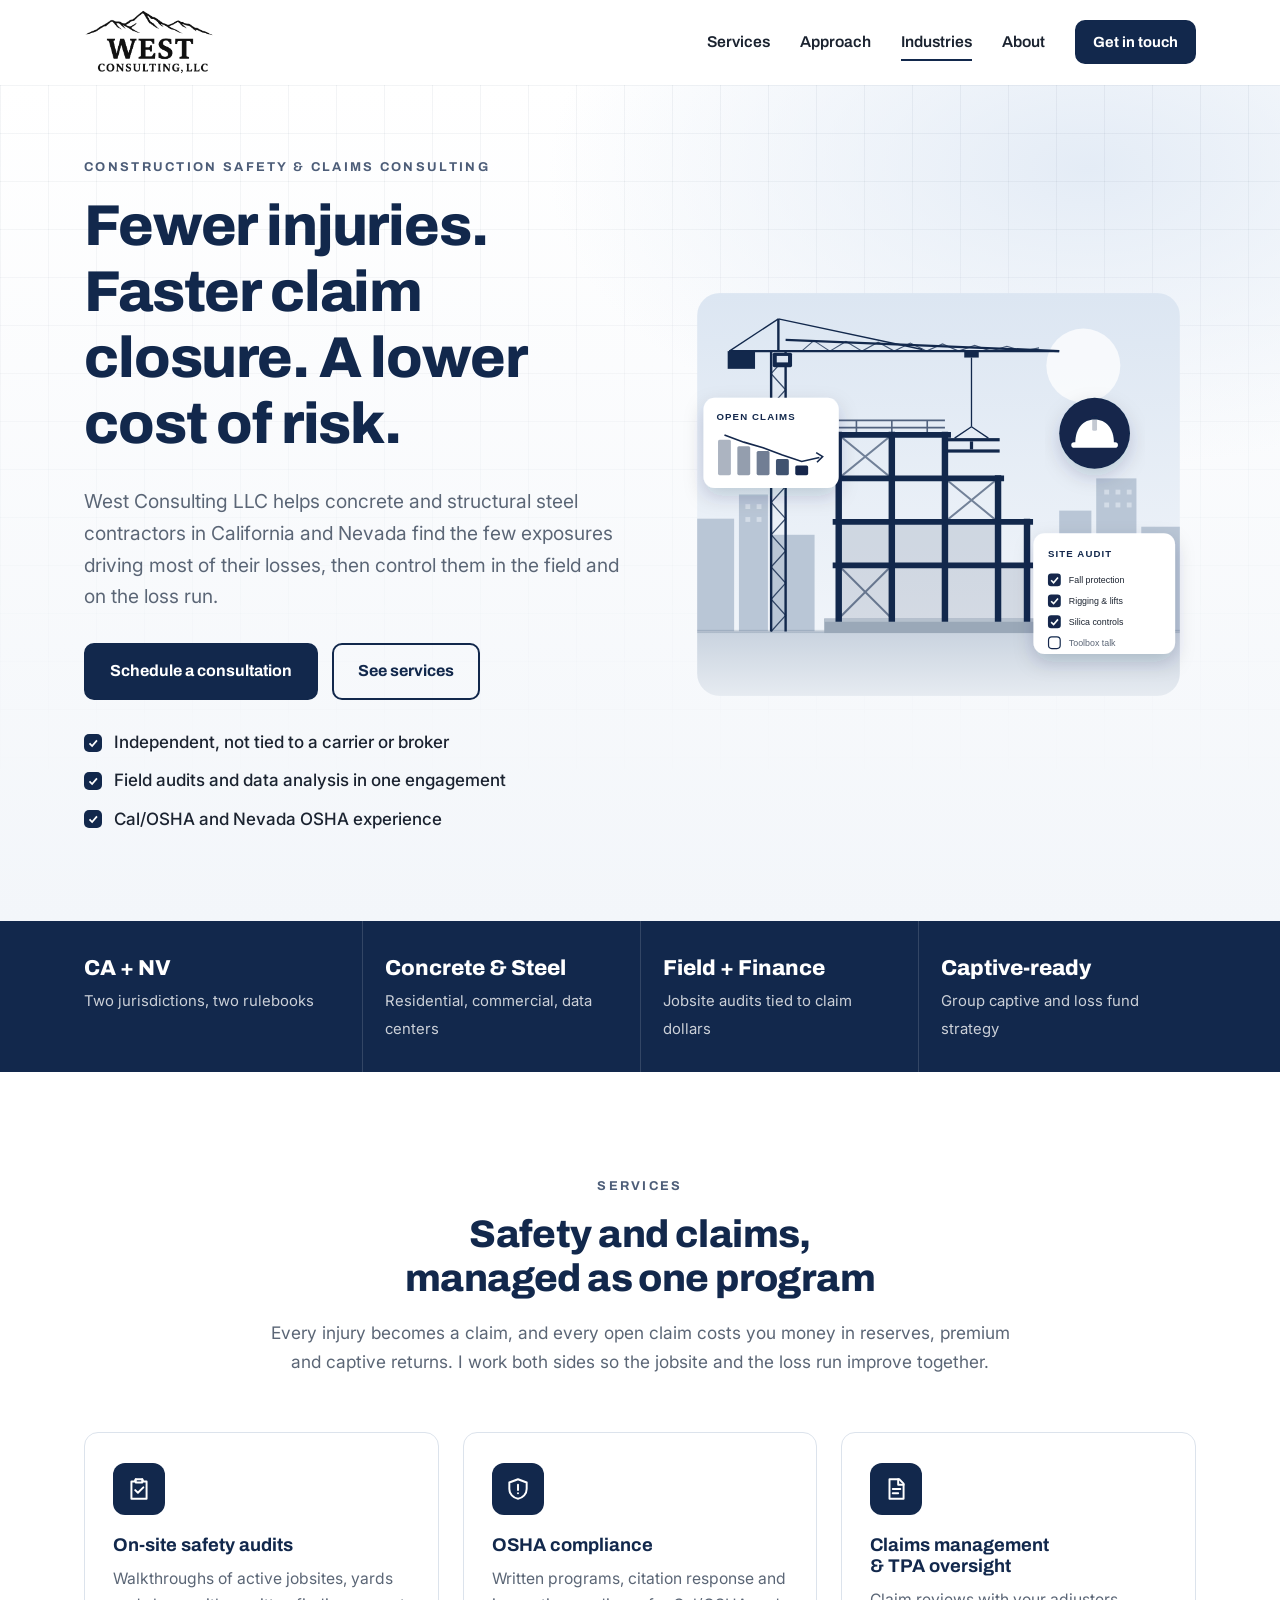
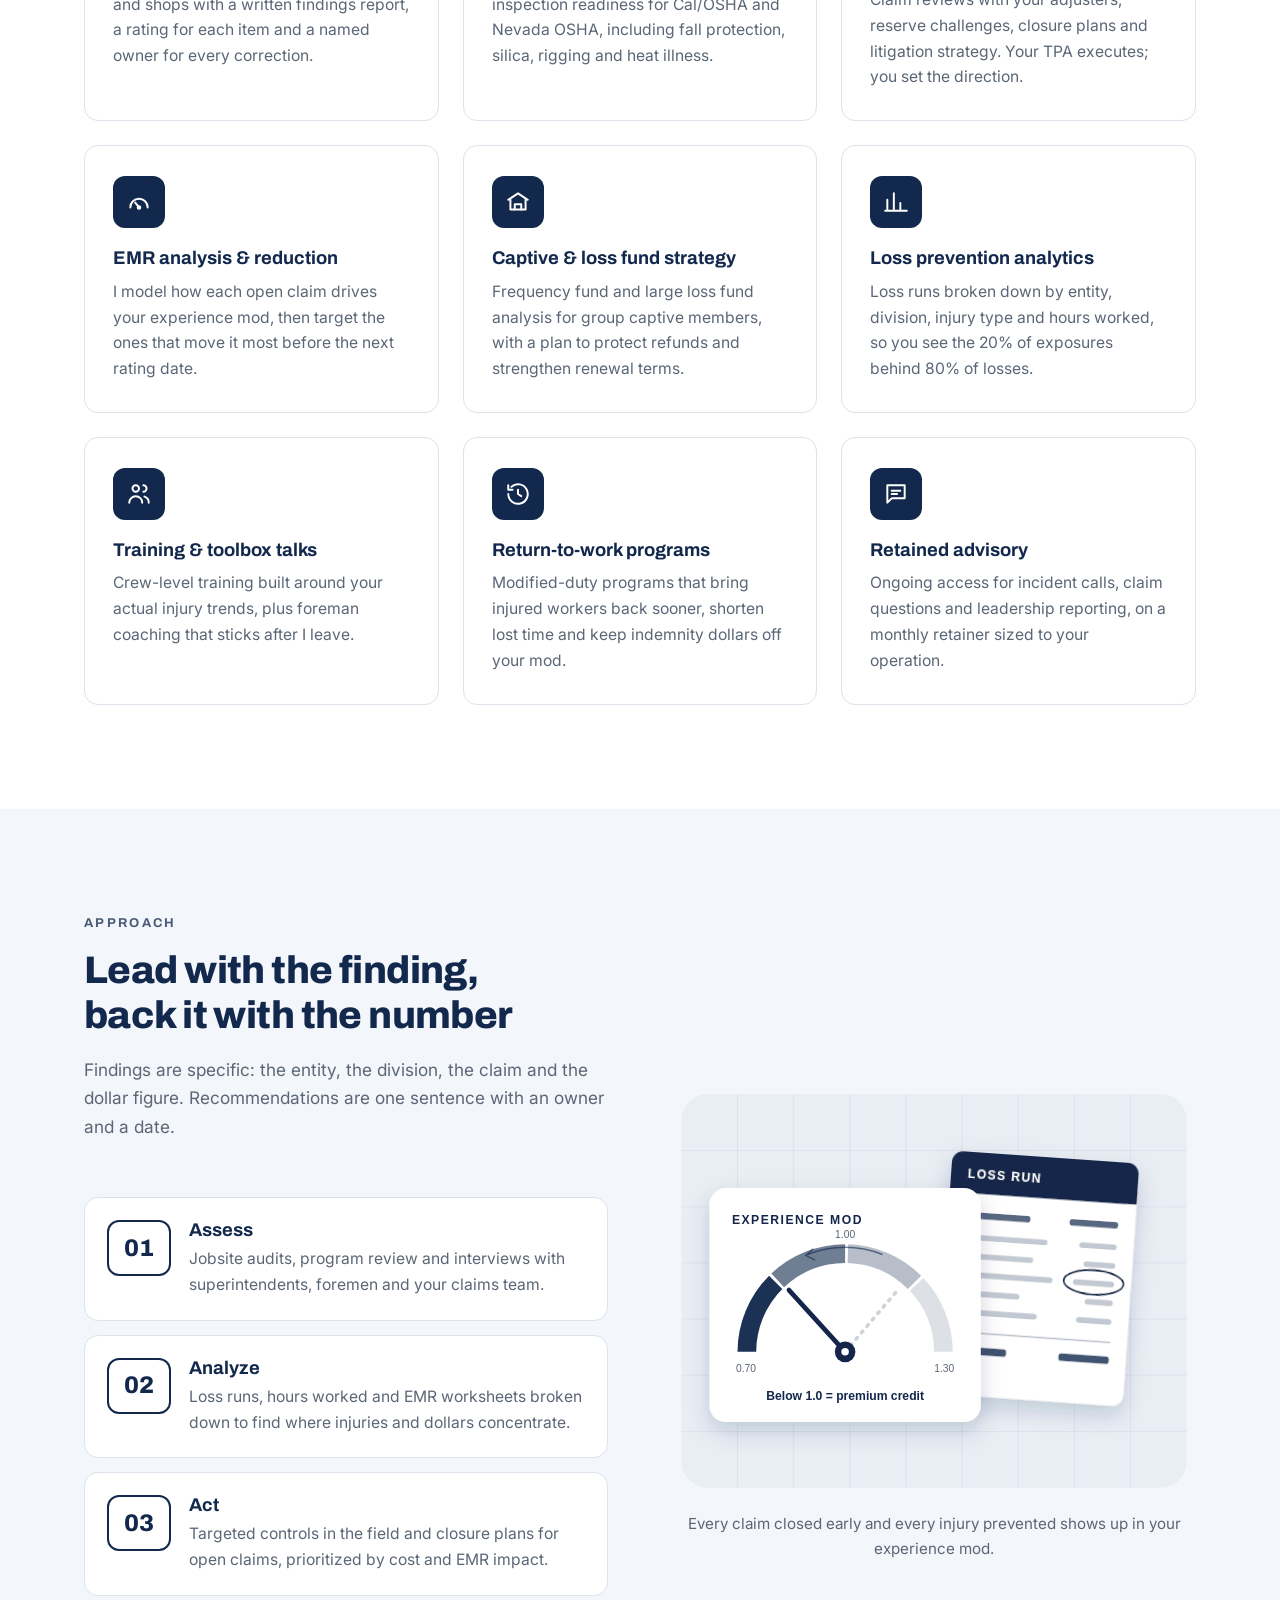
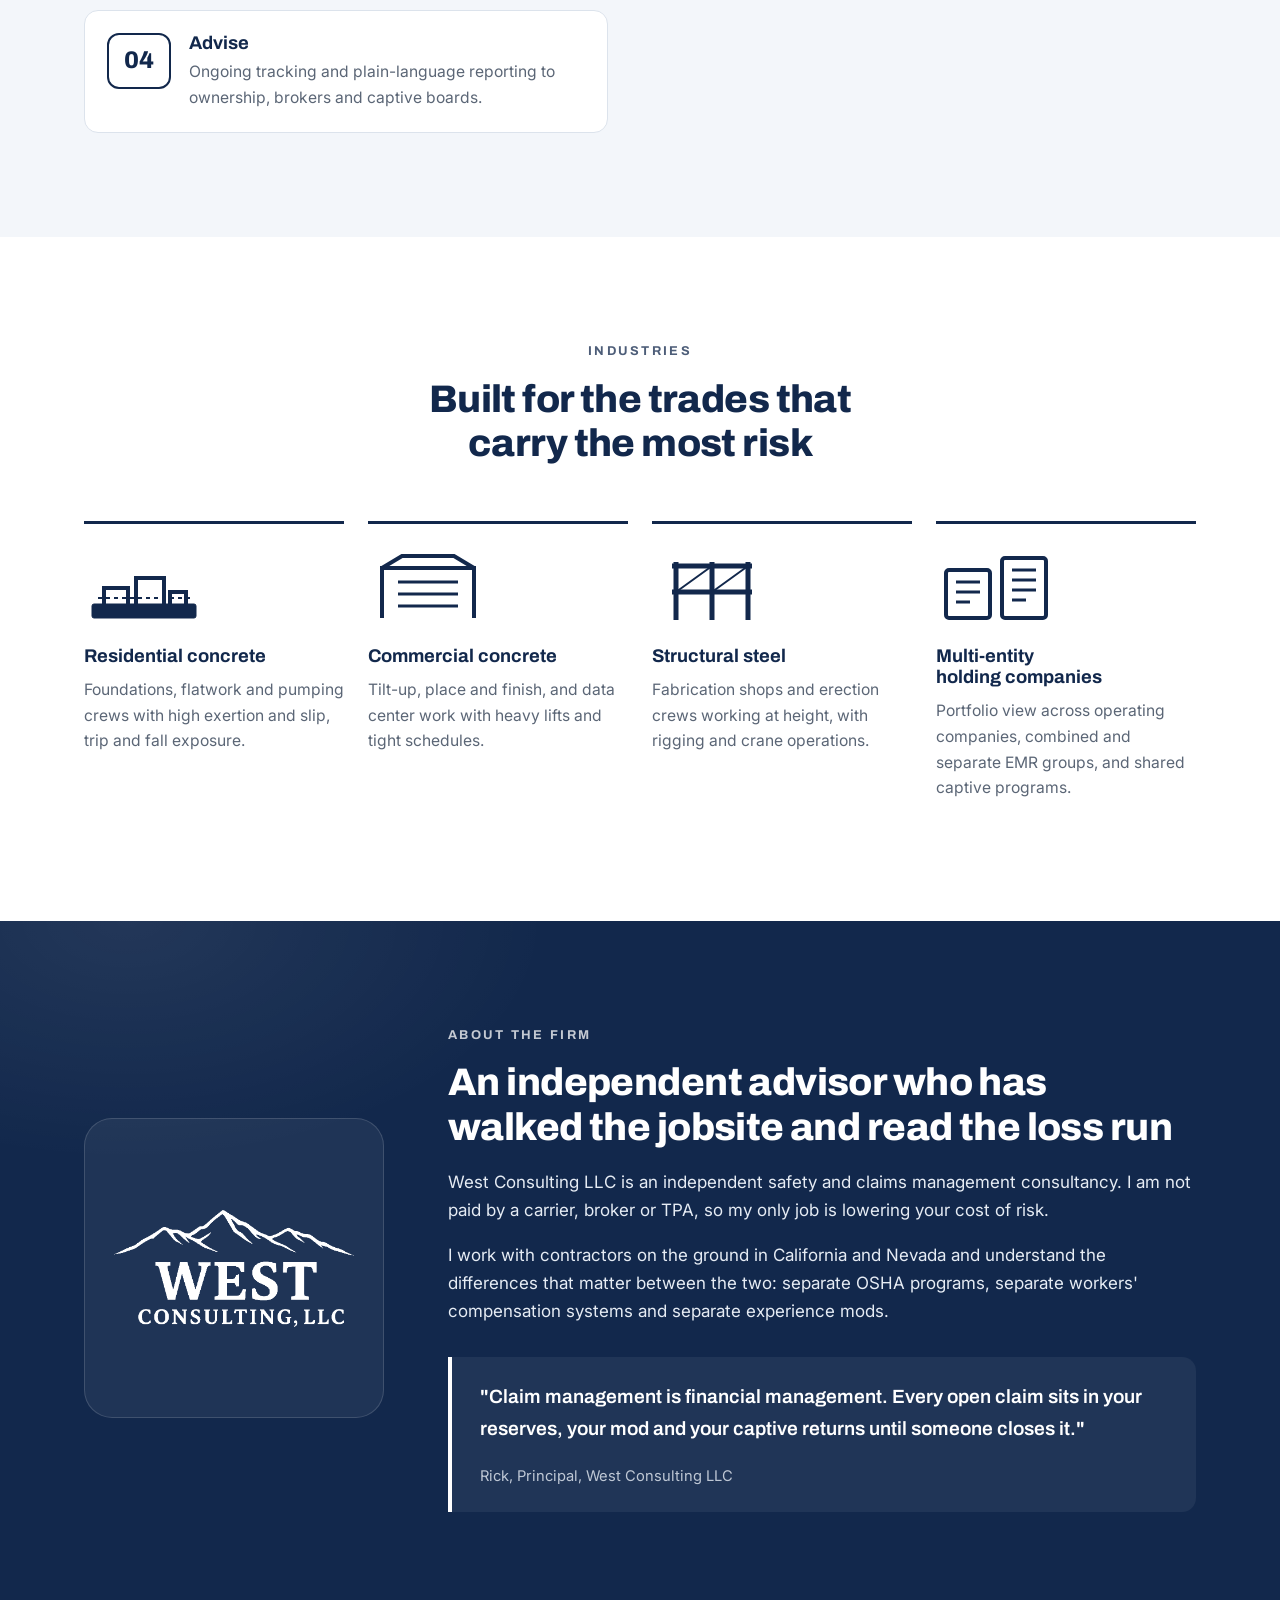
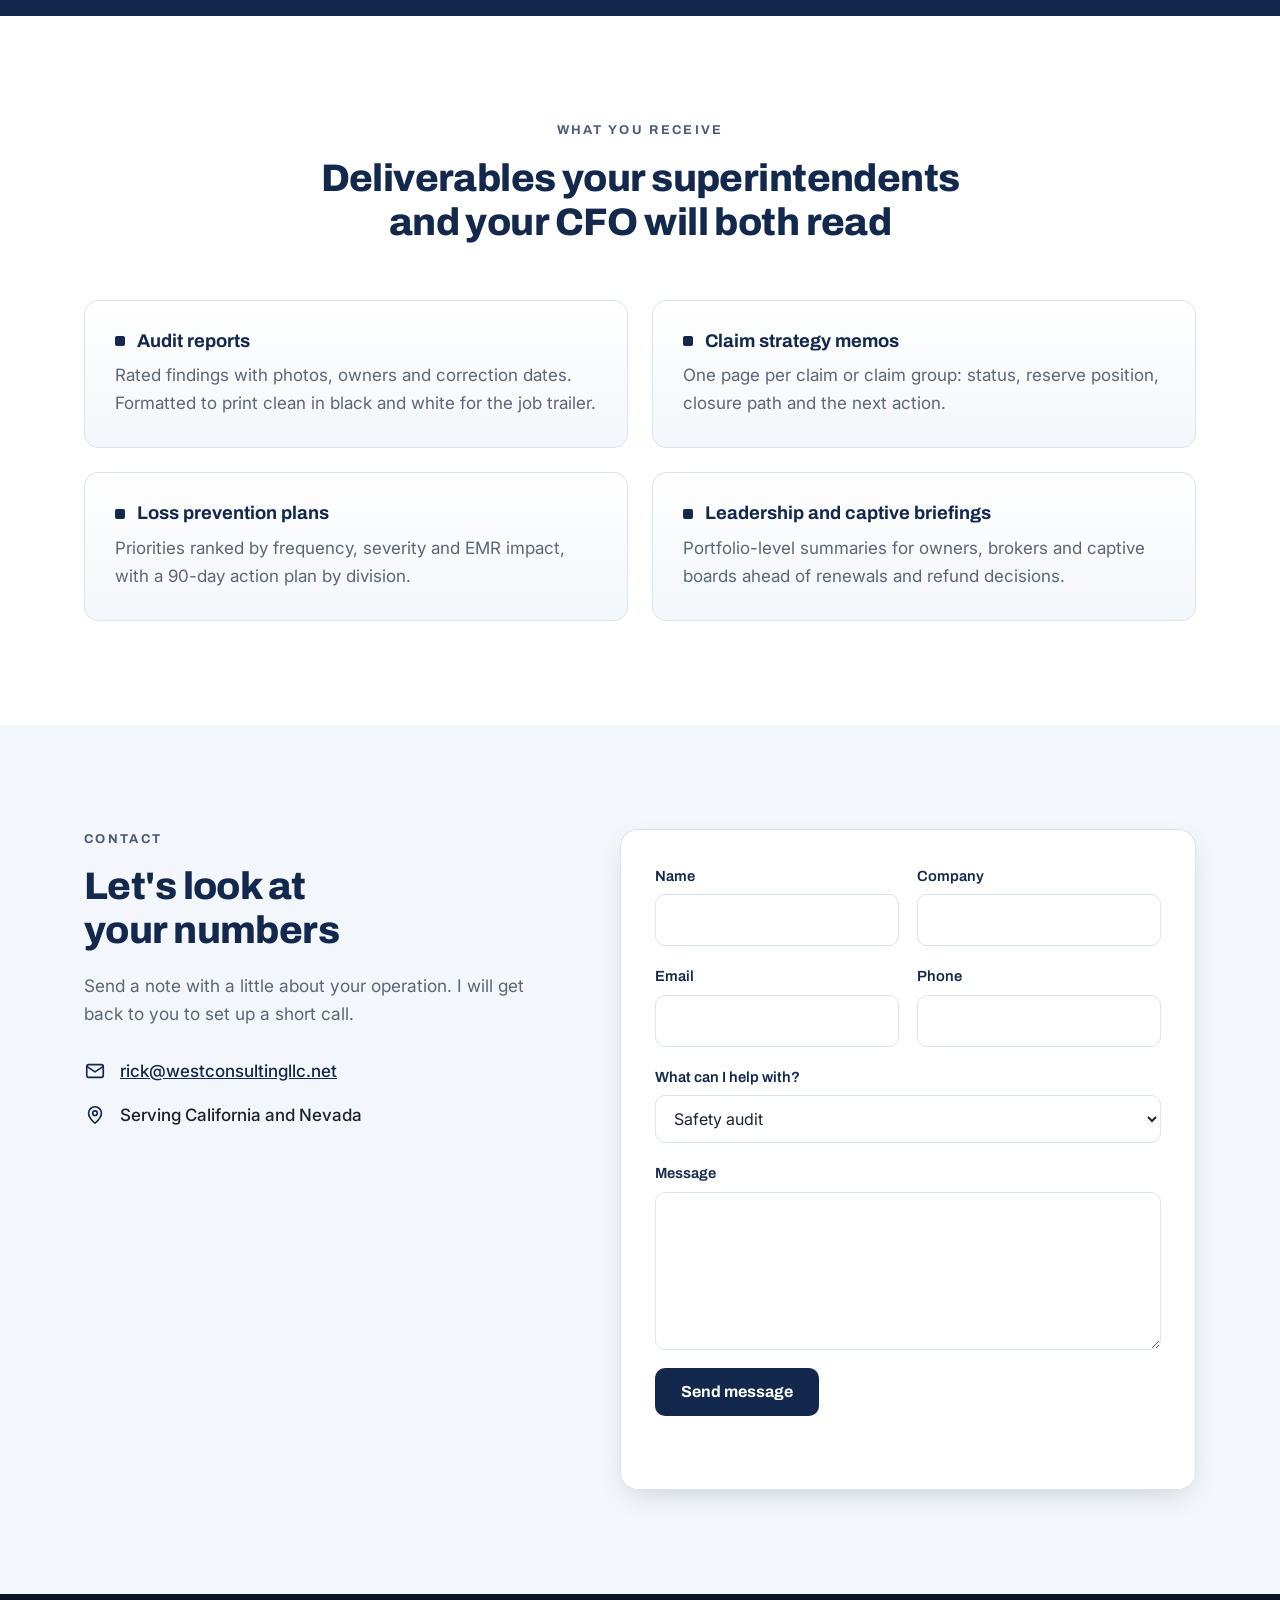
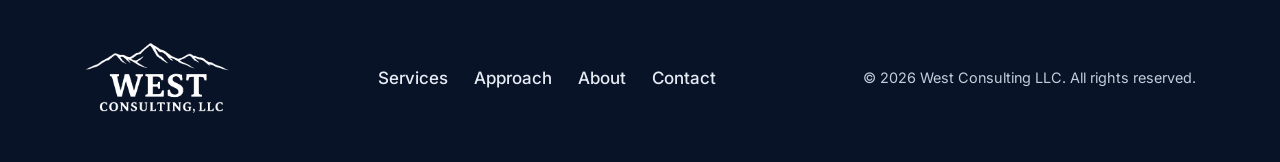
==== commit 8aea9506: "Use the West Consulting, LLC mountain logo and Rick's inquiry email Replace the placeholder shield l" ====
--- a/index.html
+++ b/index.html
@@ -16,7 +16,6 @@
   <meta property="og:image" content="https://westconsultingllc.net/assets/og-image.png">
   <meta name="twitter:card" content="summary_large_image">
 
-  <link rel="icon" href="assets/favicon.svg" type="image/svg+xml">
   <link rel="icon" href="assets/favicon-32.png" sizes="32x32" type="image/png">
   <link rel="apple-touch-icon" href="assets/apple-touch-icon.png">
   <link rel="manifest" href="site.webmanifest">
@@ -32,10 +31,10 @@
     "@type": "ProfessionalService",
     "name": "West Consulting LLC",
     "url": "https://westconsultingllc.net/",
-    "logo": "https://westconsultingllc.net/assets/logo.svg",
+    "logo": "https://westconsultingllc.net/assets/logo.png",
     "image": "https://westconsultingllc.net/assets/og-image.png",
     "description": "Independent construction safety and claims management consulting for concrete and structural steel contractors.",
-    "email": "info@westconsultingllc.net",
+    "email": "rick@westconsultingllc.net",
     "areaServed": ["California", "Nevada"],
     "knowsAbout": ["OSHA compliance", "Cal/OSHA", "Nevada OSHA", "Workers' compensation claims", "Experience modification rate", "Group captive insurance", "Loss prevention", "Construction safety audits"]
   }
@@ -47,7 +46,7 @@
   <header class="site-header" id="top">
     <div class="container header-inner">
       <a class="brand" href="#top" aria-label="West Consulting LLC, back to top">
-        <img src="assets/logo.svg" alt="West Consulting LLC" width="240" height="48">
+        <img src="assets/logo.png" alt="West Consulting, LLC" width="851" height="419">
       </a>
       <button class="nav-toggle" aria-expanded="false" aria-controls="site-nav">
         <span class="sr-only">Menu</span>
@@ -265,7 +264,7 @@
     <section class="section section-dark" id="about">
       <div class="container about-grid">
         <div class="about-mark" aria-hidden="true">
-          <img src="assets/favicon.svg" alt="" width="160" height="160">
+          <img src="assets/logo-white.png" alt="" width="851" height="419">
         </div>
         <div>
           <p class="eyebrow">About the firm</p>
@@ -306,7 +305,7 @@
           <ul class="contact-list">
             <li>
               <svg viewBox="0 0 24 24" aria-hidden="true"><rect x="3" y="5" width="18" height="14" rx="2"/><path d="m3 7 9 6 9-6"/></svg>
-              <a href="mailto:info@westconsultingllc.net">info@westconsultingllc.net</a>
+              <a href="mailto:rick@westconsultingllc.net">rick@westconsultingllc.net</a>
             </li>
             <li>
               <svg viewBox="0 0 24 24" aria-hidden="true"><path d="M12 21s-7-6.2-7-11a7 7 0 0 1 14 0c0 4.8-7 11-7 11z"/><circle cx="12" cy="10" r="2.5"/></svg>
@@ -315,7 +314,7 @@
           </ul>
         </div>
 
-        <form class="contact-form" id="contact-form" action="mailto:info@westconsultingllc.net" method="post" enctype="text/plain" novalidate>
+        <form class="contact-form" id="contact-form" action="mailto:rick@westconsultingllc.net" method="post" enctype="text/plain" novalidate>
           <div class="field-row">
             <label>Name
               <input type="text" name="name" autocomplete="name" required>
@@ -355,7 +354,7 @@
 
   <footer class="site-footer">
     <div class="container footer-inner">
-      <img src="assets/logo-white.svg" alt="West Consulting LLC" width="220" height="44">
+      <img src="assets/logo-white.png" alt="West Consulting, LLC" width="851" height="419">
       <nav aria-label="Footer">
         <a href="#services">Services</a>
         <a href="#approach">Approach</a>
--- a/css/styles.css
+++ b/css/styles.css
@@ -18,7 +18,7 @@
 
 *, *::before, *::after { box-sizing: border-box; }
 
-html { scroll-behavior: smooth; scroll-padding-top: 84px; }
+html { scroll-behavior: smooth; scroll-padding-top: 92px; }
 
 body {
   margin: 0;
@@ -95,8 +95,8 @@
   transition: border-color .2s, box-shadow .2s;
 }
 .site-header.scrolled { border-bottom-color: var(--line); box-shadow: 0 6px 20px -16px rgba(18, 40, 76, .5); }
-.header-inner { display: flex; align-items: center; justify-content: space-between; height: 76px; }
-.brand img { width: 240px; height: auto; }
+.header-inner { display: flex; align-items: center; justify-content: space-between; height: 84px; }
+.brand img { height: 64px; width: auto; }
 
 .site-nav { display: flex; align-items: center; gap: 30px; }
 .site-nav a:not(.btn) {
@@ -211,8 +211,7 @@
   aspect-ratio: 1; border-radius: 28px; display: grid; place-items: center;
   background: rgba(255, 255, 255, .06); border: 1px solid rgba(255, 255, 255, .14);
 }
-.about-mark img { width: 55%; filter: drop-shadow(0 12px 24px rgba(0, 0, 0, .35)); outline: 0; }
-.about-mark img { background: transparent; }
+.about-mark img { width: 82%; }
 blockquote {
   margin: 32px 0 0; padding: 24px 28px; border-left: 4px solid #fff;
   background: rgba(255, 255, 255, .06); border-radius: 0 var(--radius) var(--radius) 0;
@@ -258,6 +257,7 @@
 
 /* Footer */
 .site-footer { background: var(--navy-900); color: #C3CDDB; padding: 48px 0; }
+.site-footer .footer-inner > img { height: 72px; width: auto; }
 .footer-inner { display: grid; grid-template-columns: auto 1fr auto; gap: 32px; align-items: center; }
 .site-footer nav { display: flex; gap: 26px; justify-content: center; flex-wrap: wrap; }
 .site-footer a { color: #E6ECF4; text-decoration: none; font-weight: 500; }
@@ -281,7 +281,7 @@
 @media (max-width: 880px) {
   .nav-toggle { display: flex; }
   .site-nav {
-    position: absolute; top: 76px; left: 0; right: 0; flex-direction: column; align-items: stretch; gap: 0;
+    position: absolute; top: 84px; left: 0; right: 0; flex-direction: column; align-items: stretch; gap: 0;
     background: #fff; border-bottom: 1px solid var(--line); padding: 8px 24px 20px;
     box-shadow: 0 20px 30px -20px rgba(18, 40, 76, .4);
     display: none;
@@ -302,7 +302,7 @@
 @media (max-width: 600px) {
   body { font-size: 16px; }
   .container { padding: 0 16px; }
-  .brand img { width: 200px; }
+  .brand img { height: 56px; }
   .site-nav { padding: 8px 16px 20px; }
   .cards, .deliverables, .industry-grid, .field-row { grid-template-columns: 1fr; }
   .strip-grid { grid-template-columns: 1fr; }
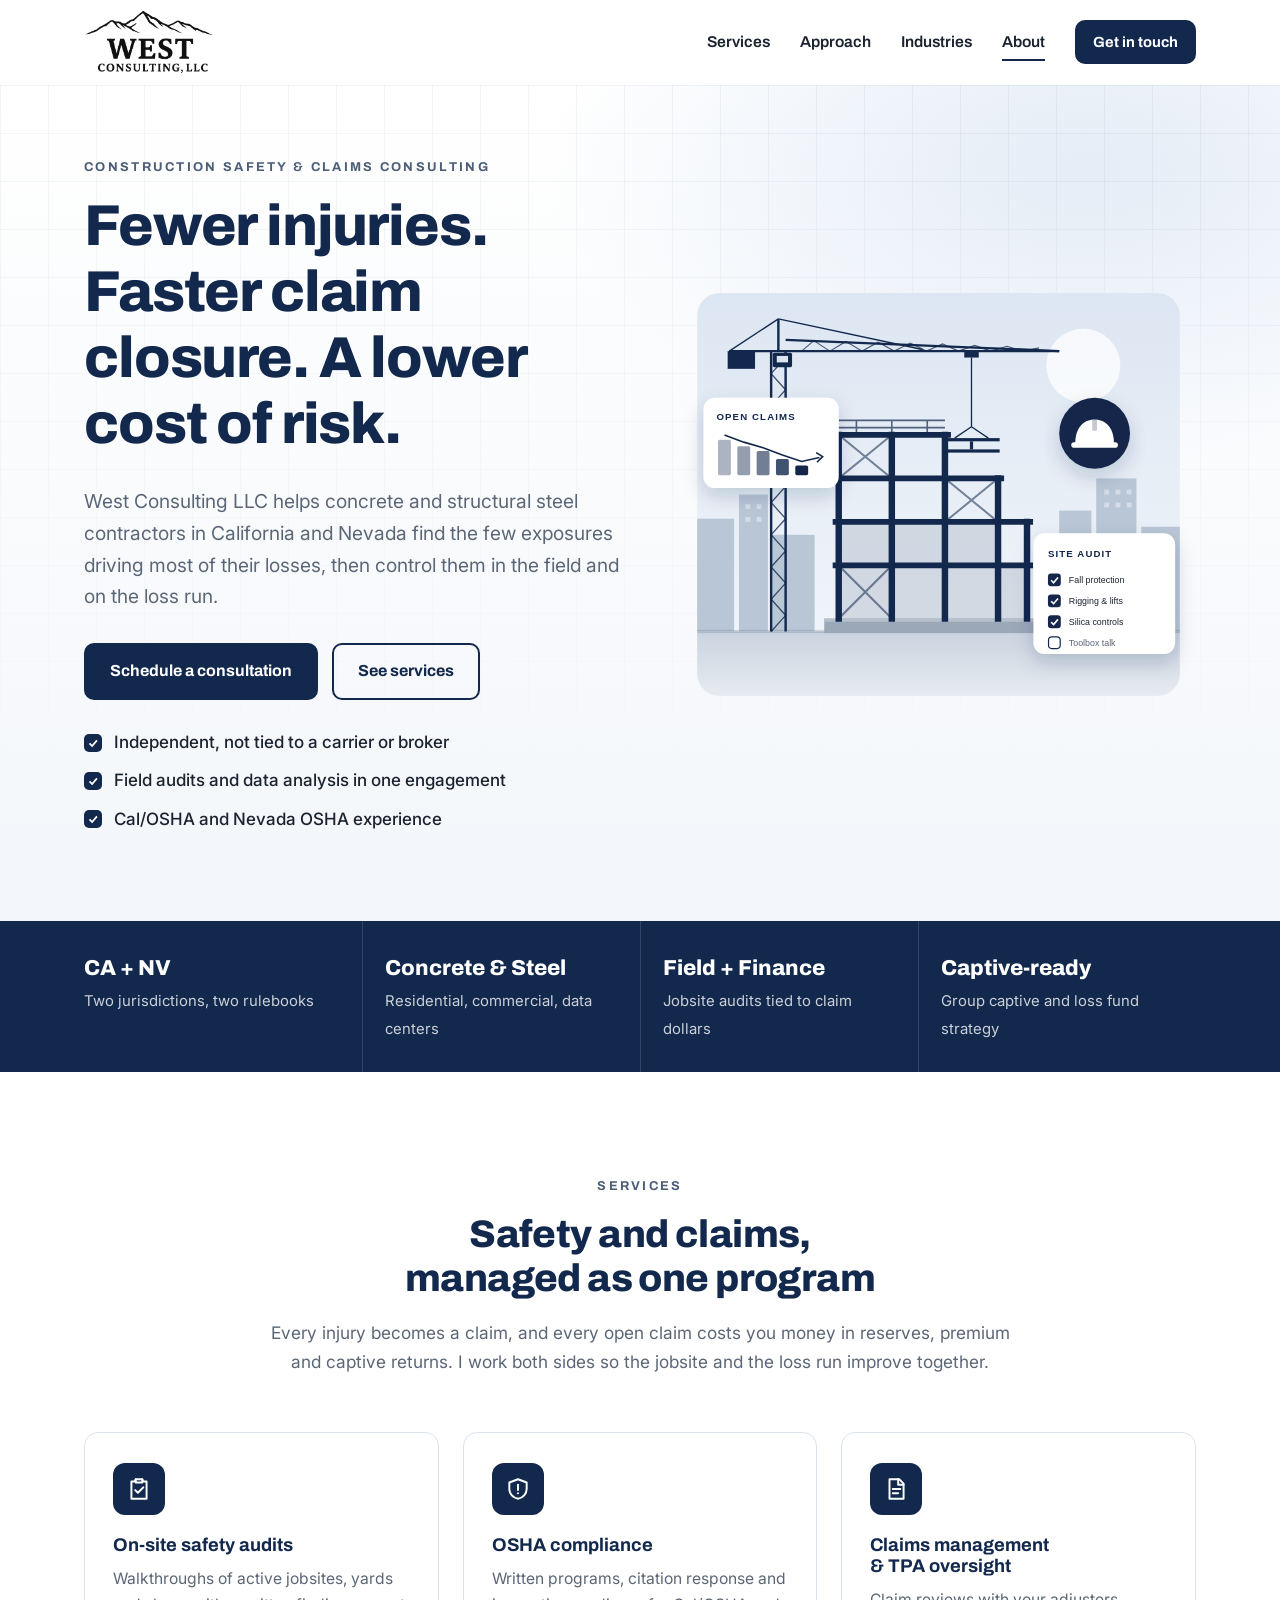
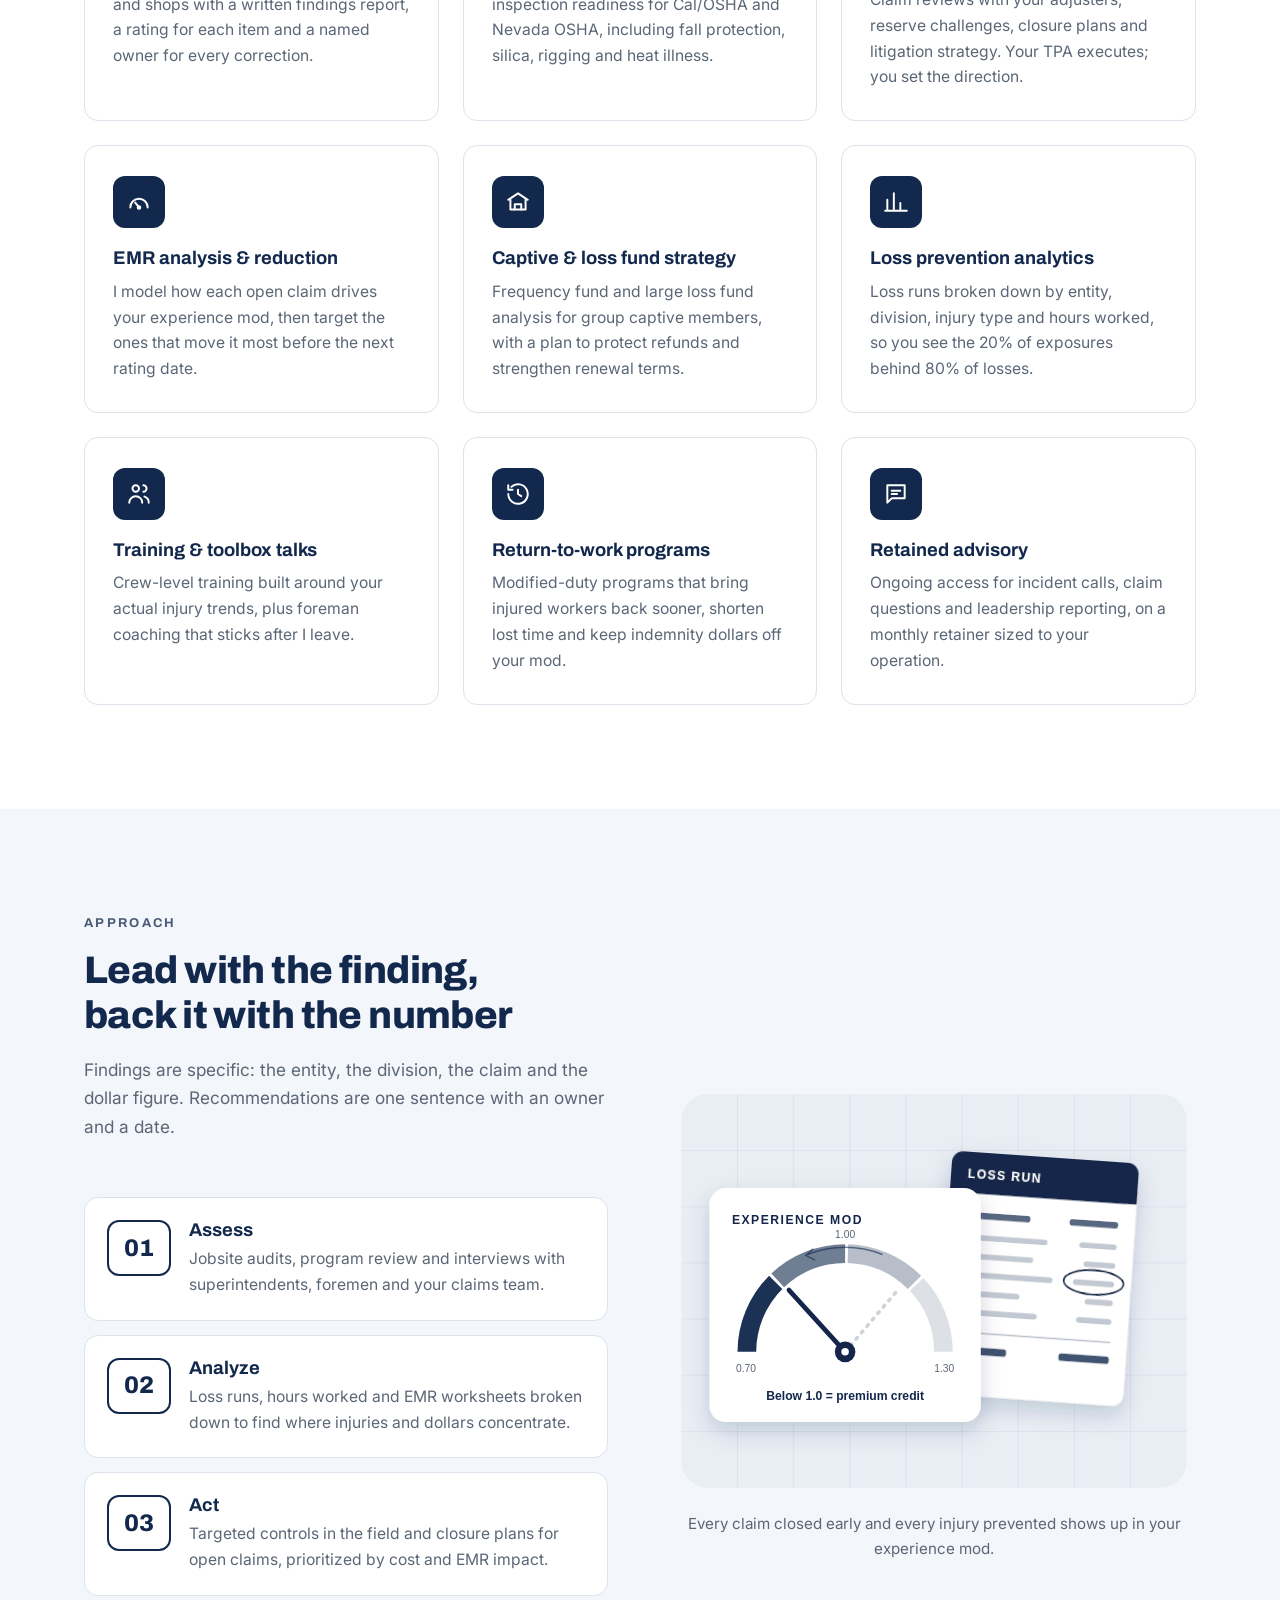
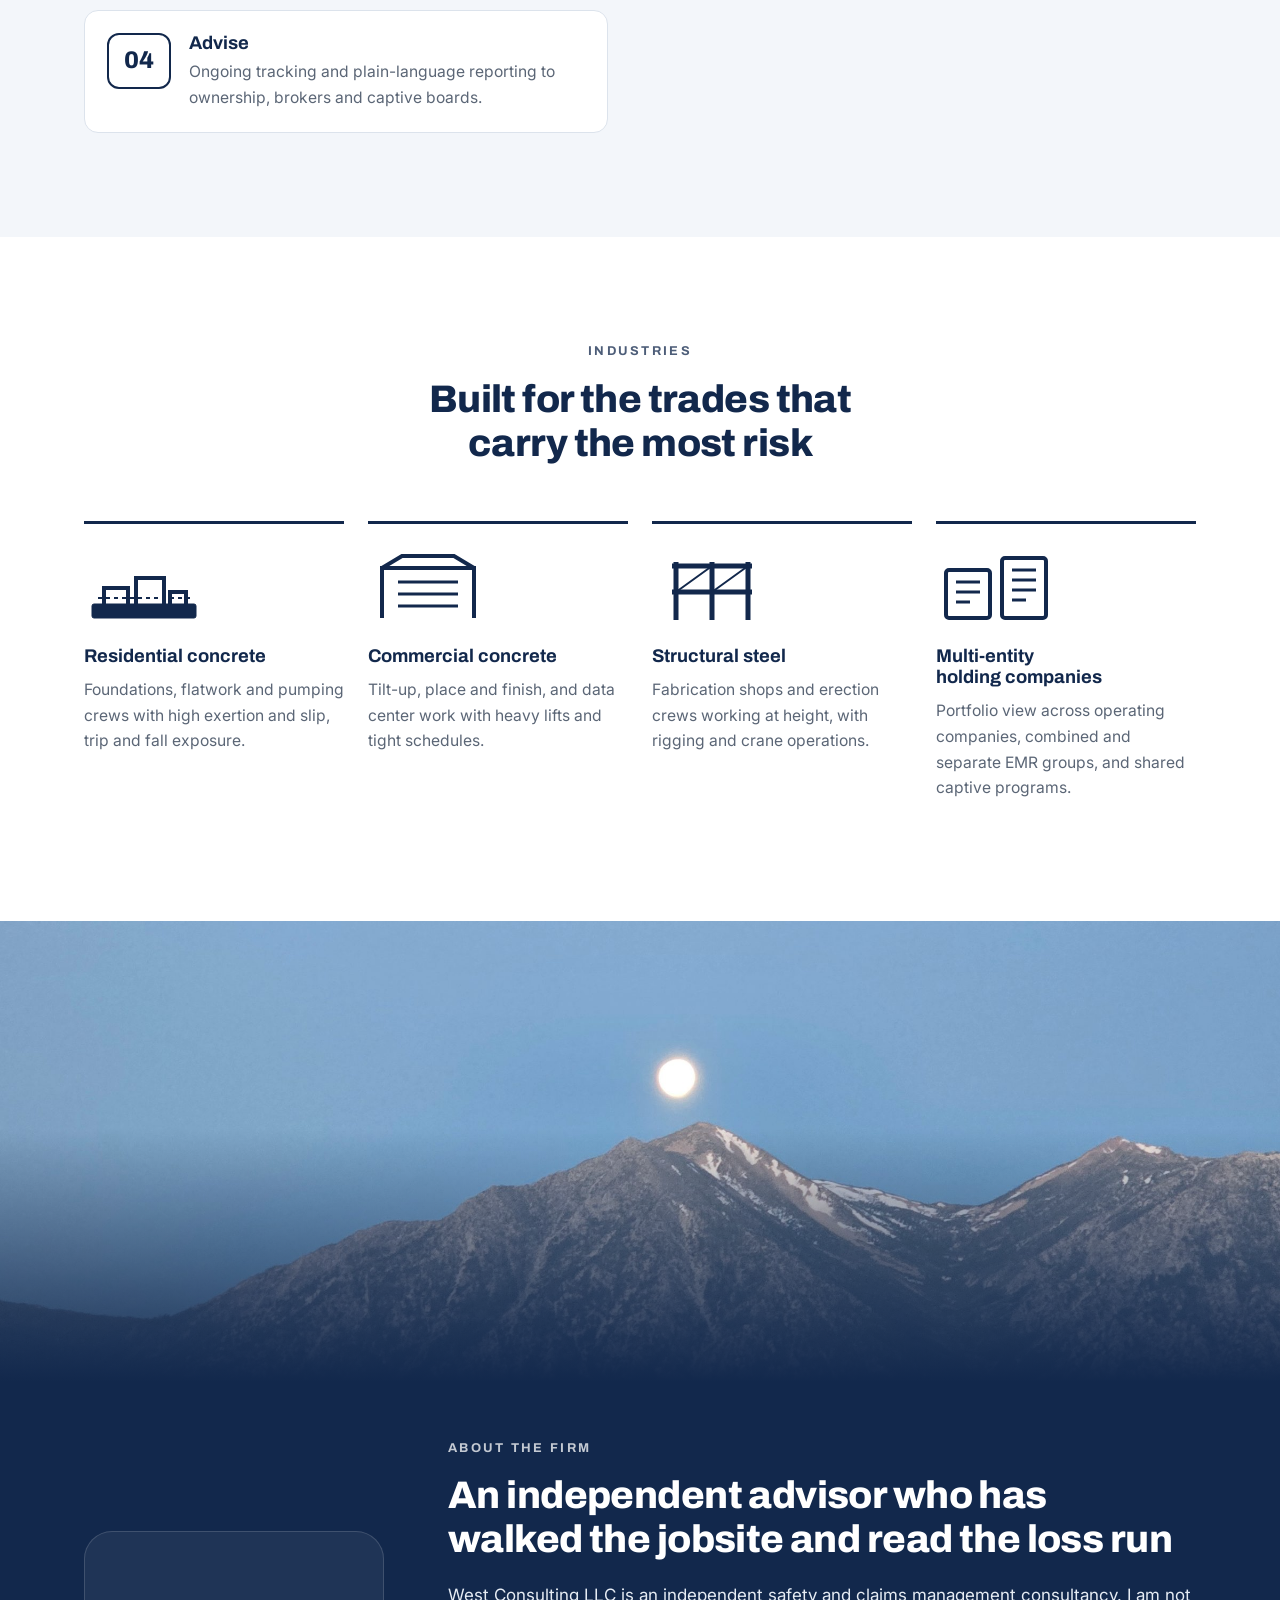
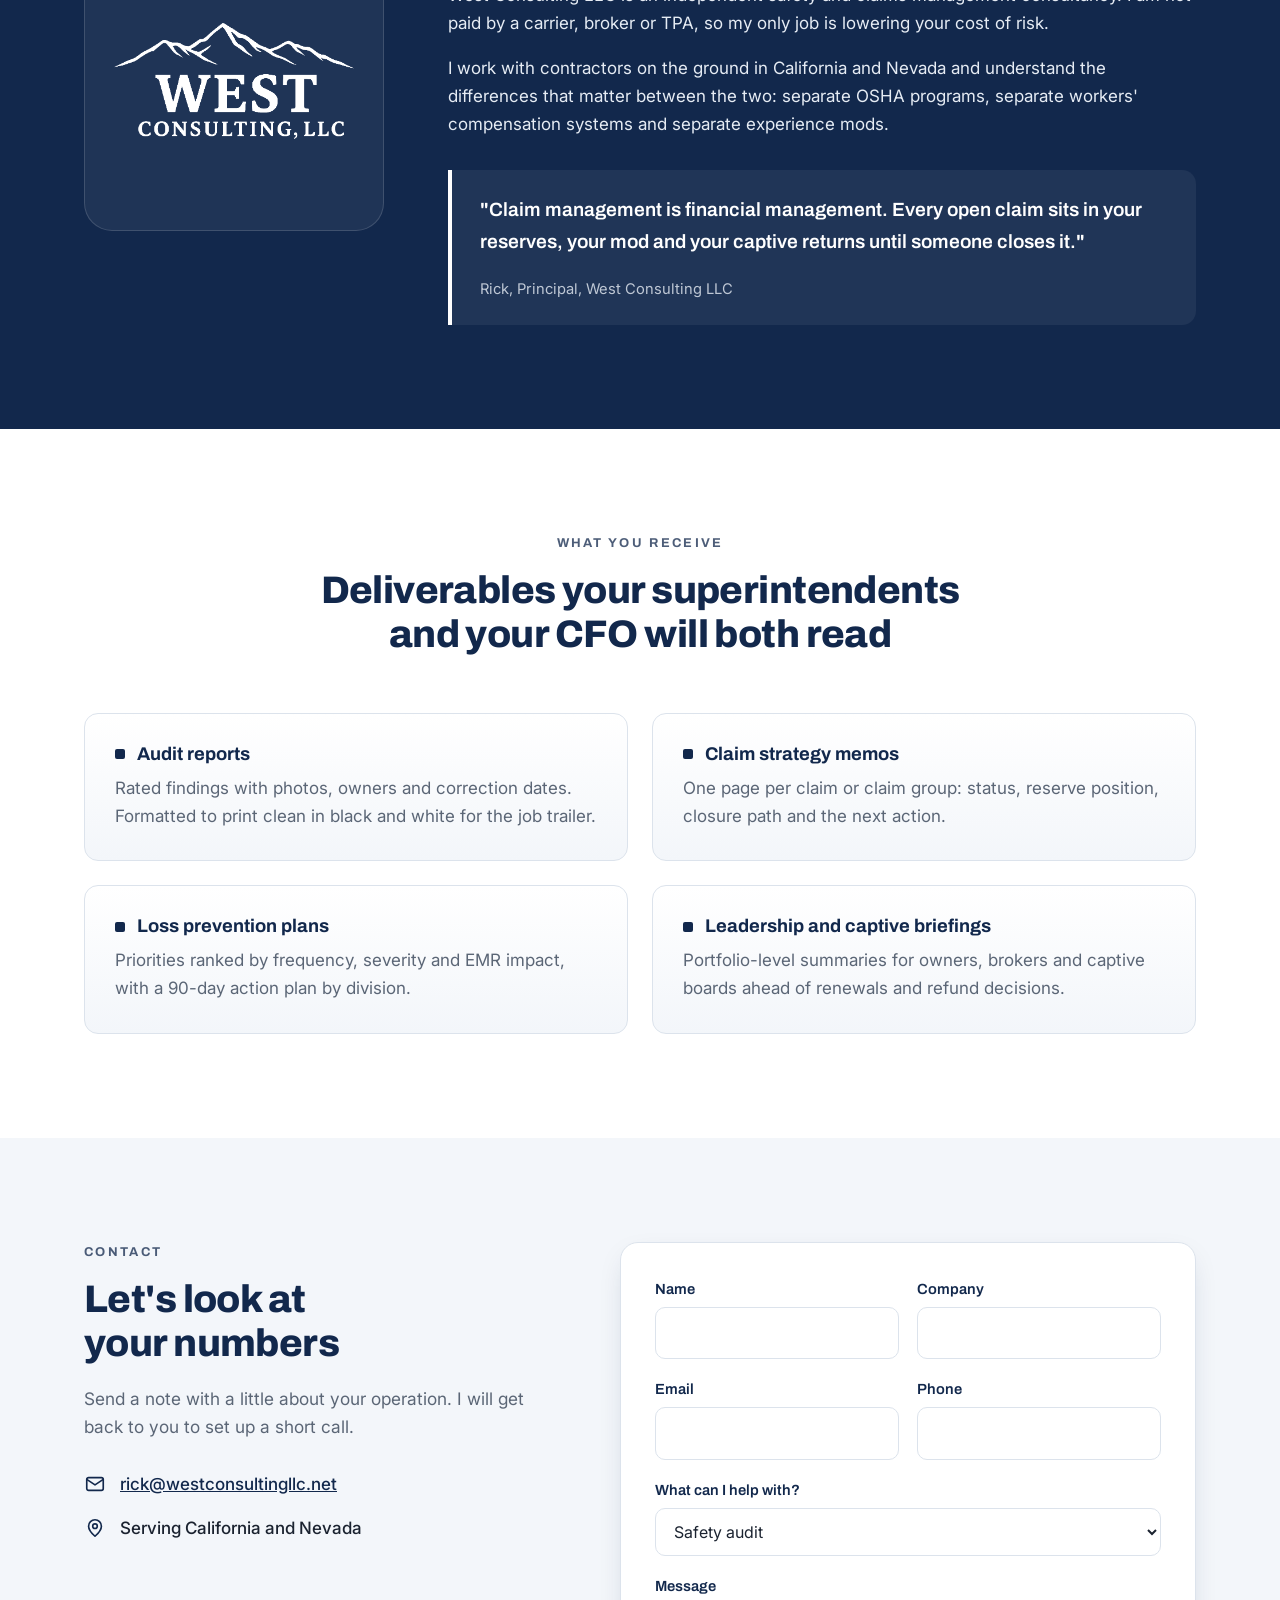
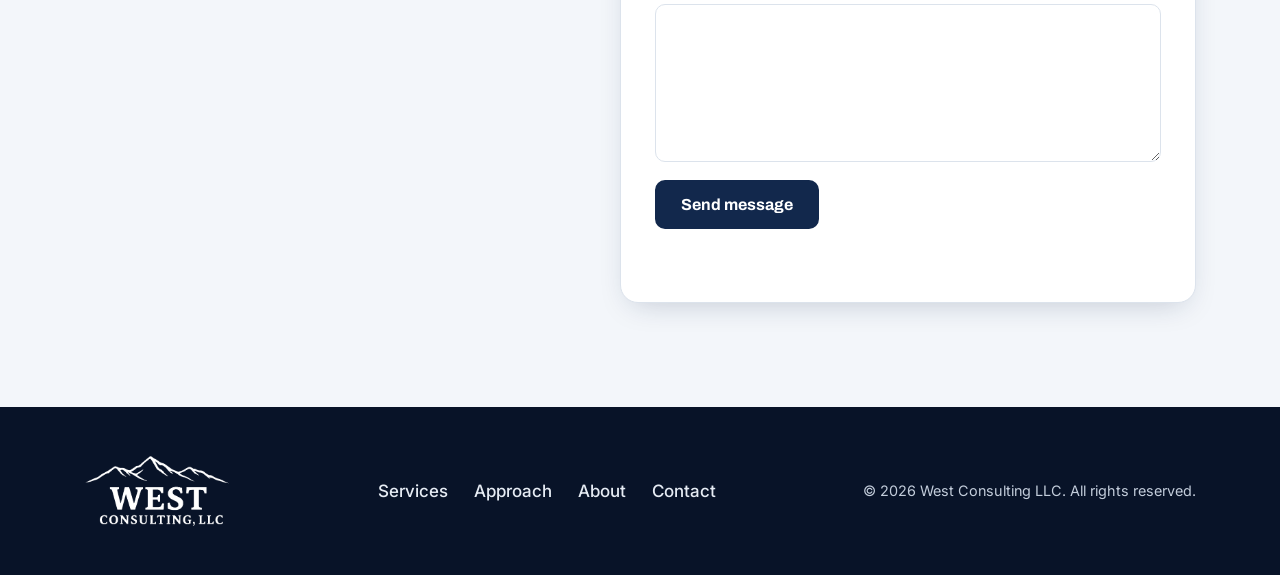
==== commit f6a2d134: "Add Sierra moonrise photo to the About section Full-width photo band (1200w/2400w responsive JPEGs, " ====
--- a/index.html
+++ b/index.html
@@ -261,7 +261,13 @@
     </section>
 
     <!-- About -->
-    <section class="section section-dark" id="about">
+    <section class="section section-dark about" id="about">
+      <figure class="photo-band">
+        <img src="assets/img/sierra-1200.jpg"
+             srcset="assets/img/sierra-1200.jpg 1200w, assets/img/sierra-2400.jpg 2400w"
+             sizes="100vw" width="2400" height="985" loading="lazy"
+             alt="A full moon rising over snow-streaked Sierra Nevada peaks at dusk">
+      </figure>
       <div class="container about-grid">
         <div class="about-mark" aria-hidden="true">
           <img src="assets/logo-white.png" alt="" width="851" height="419">
--- a/css/styles.css
+++ b/css/styles.css
@@ -206,6 +206,13 @@
   color: #E6ECF4;
 }
 .section-dark h2, .section-dark .eyebrow { color: #fff; }
+.about { padding-top: 0; }
+.photo-band { position: relative; margin: 0 0 56px; height: clamp(260px, 36vw, 540px); overflow: hidden; }
+.photo-band img { width: 100%; height: 100%; object-fit: cover; object-position: 50% 40%; }
+.photo-band::after {
+  content: ""; position: absolute; inset: 0; pointer-events: none;
+  background: linear-gradient(180deg, rgba(18, 40, 76, 0) 45%, rgba(18, 40, 76, .6) 78%, var(--navy) 100%);
+}
 .about-grid { display: grid; grid-template-columns: 300px 1fr; gap: 64px; align-items: center; }
 .about-mark {
   aspect-ratio: 1; border-radius: 28px; display: grid; place-items: center;
@@ -296,6 +303,8 @@
   .hero-art { max-width: 560px; margin: 0 auto; }
   .about-mark { max-width: 220px; }
   .section { padding: 76px 0; }
+  .about { padding-top: 0; }
+  .photo-band { margin-bottom: 40px; }
   .footer-inner { grid-template-columns: 1fr; text-align: center; justify-items: center; }
 }
 
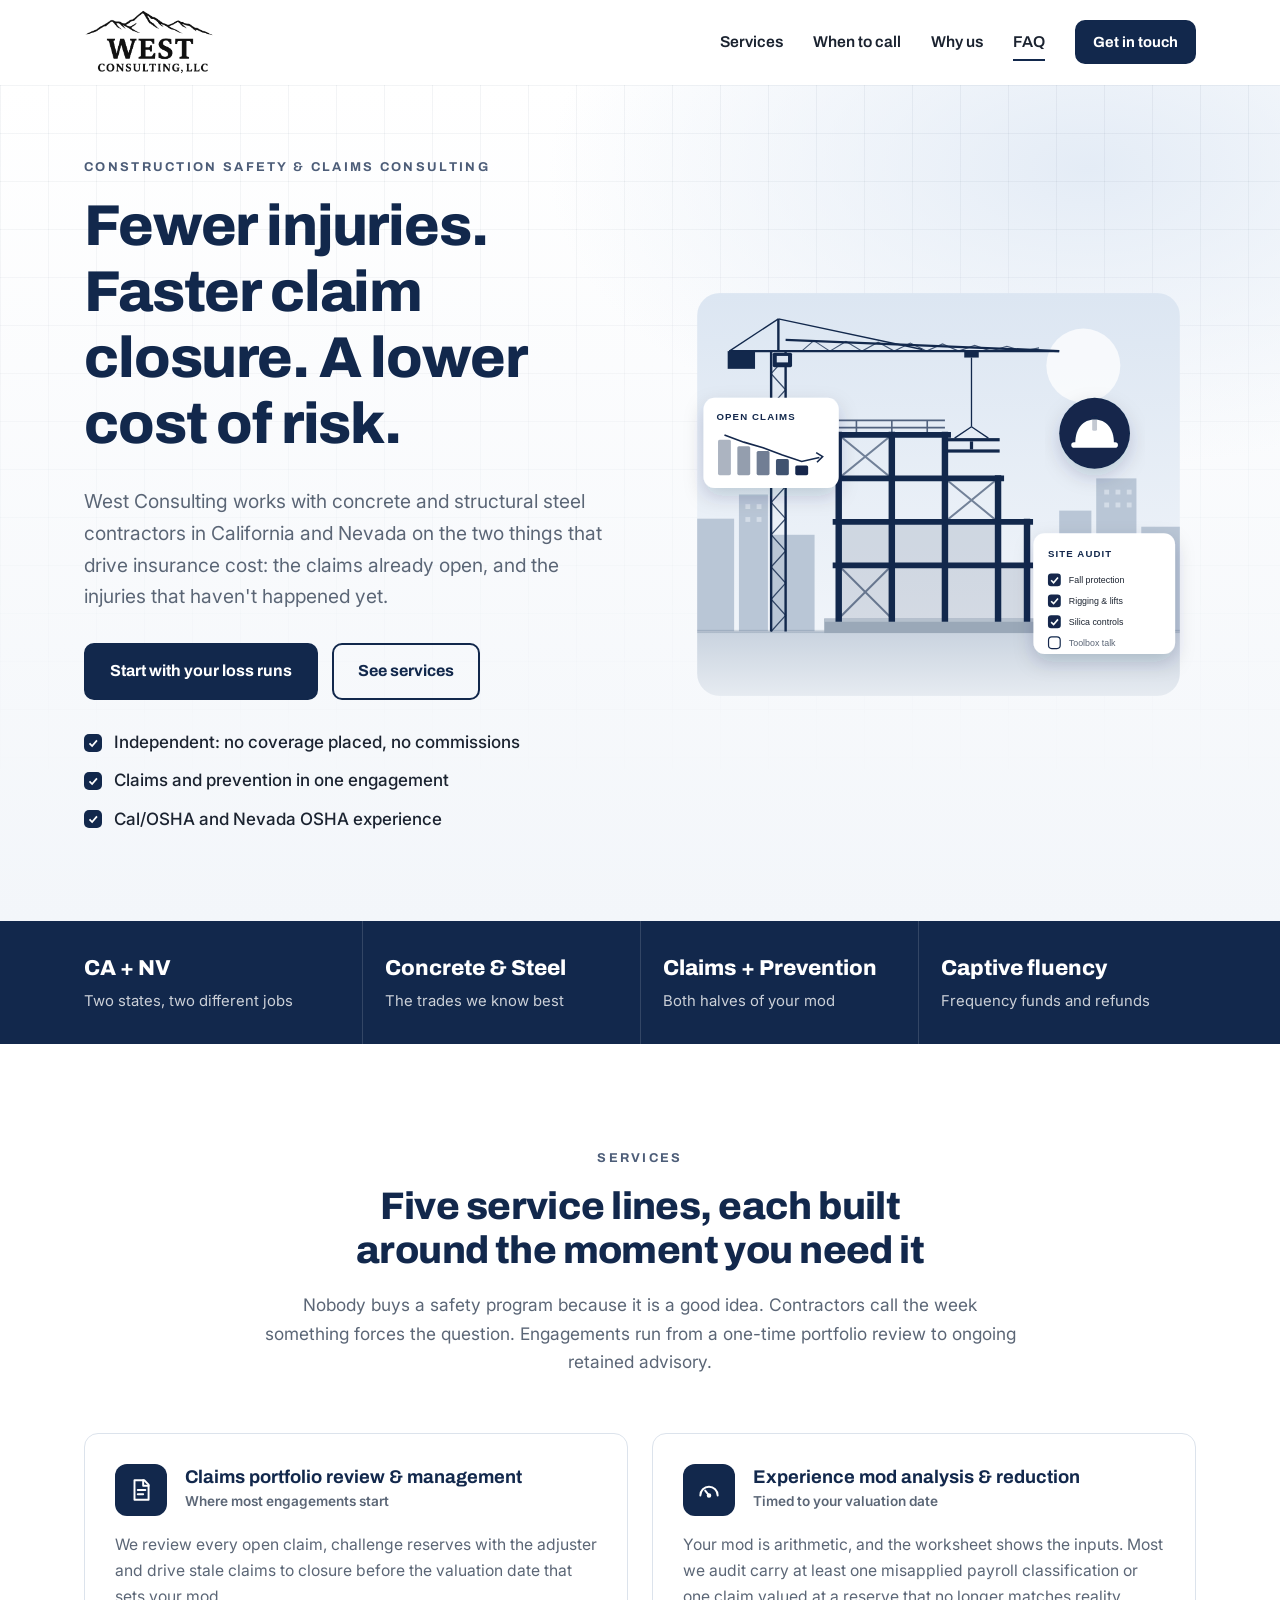
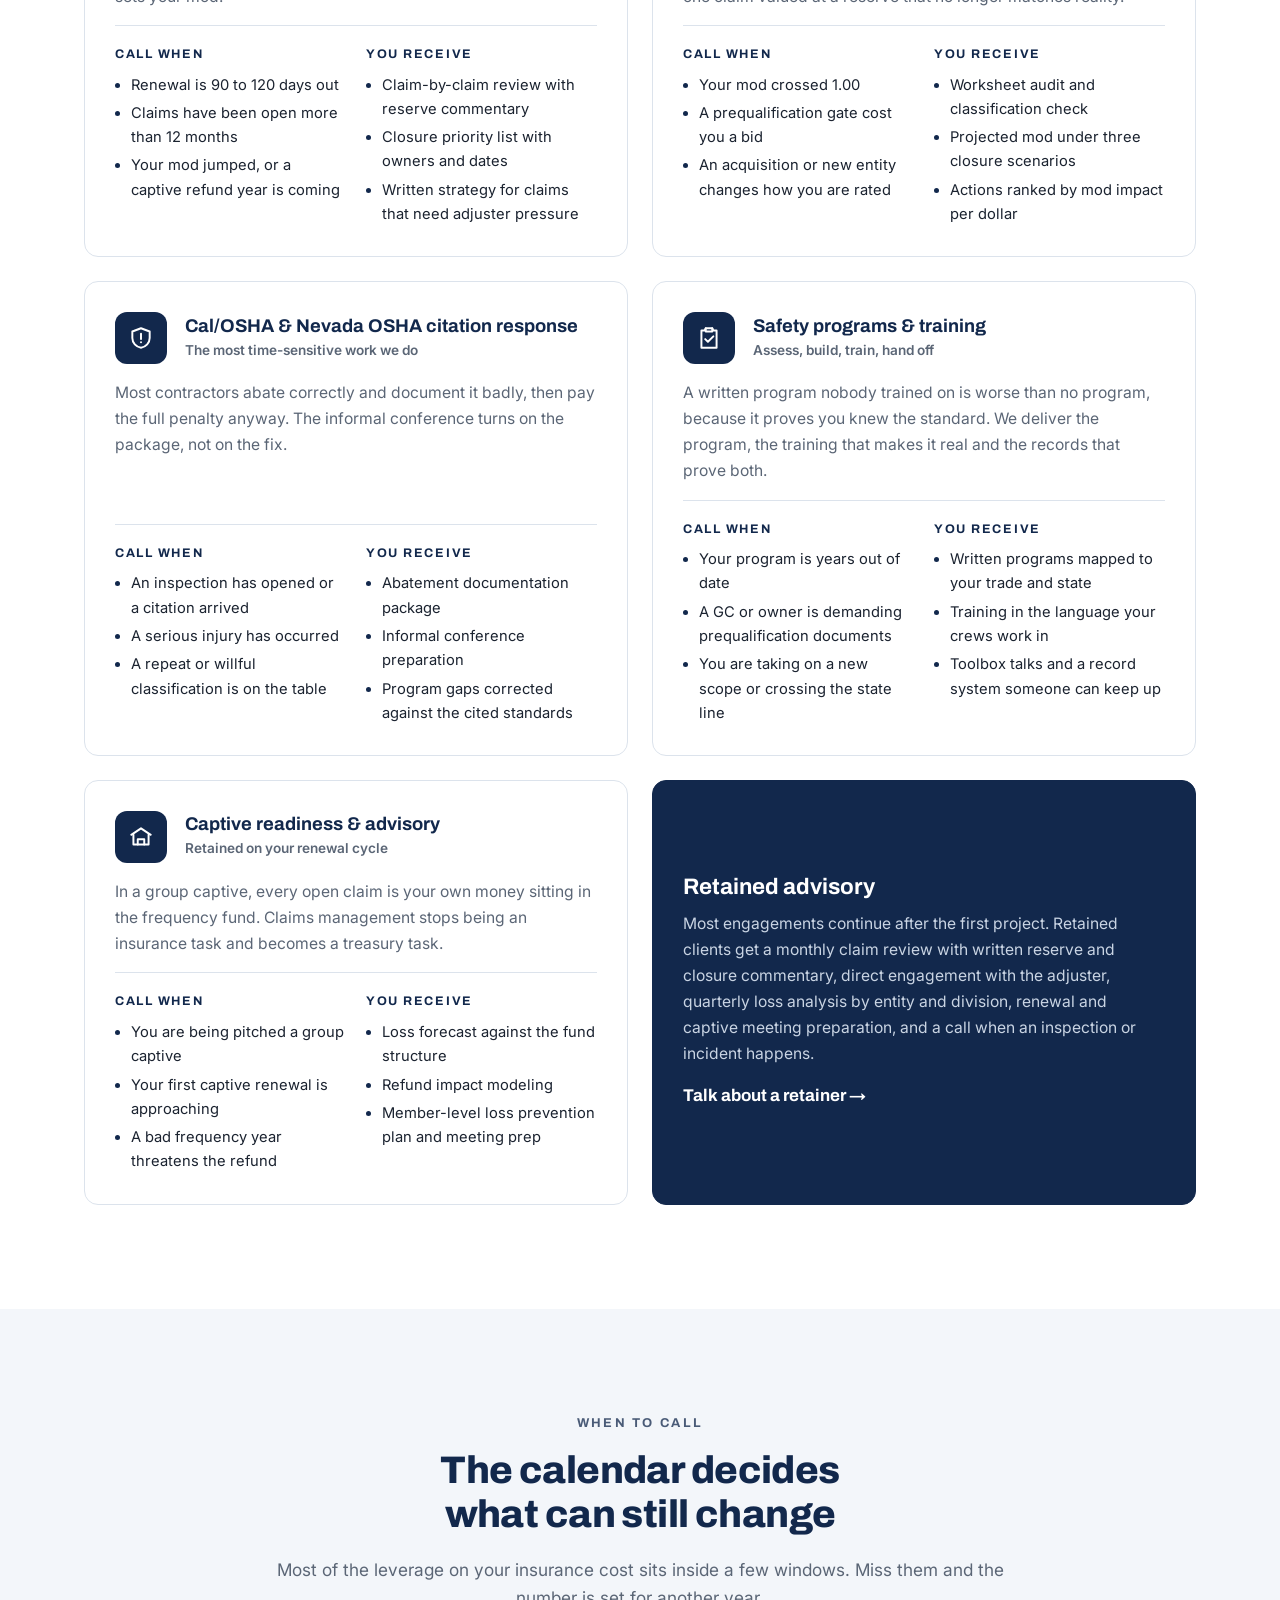
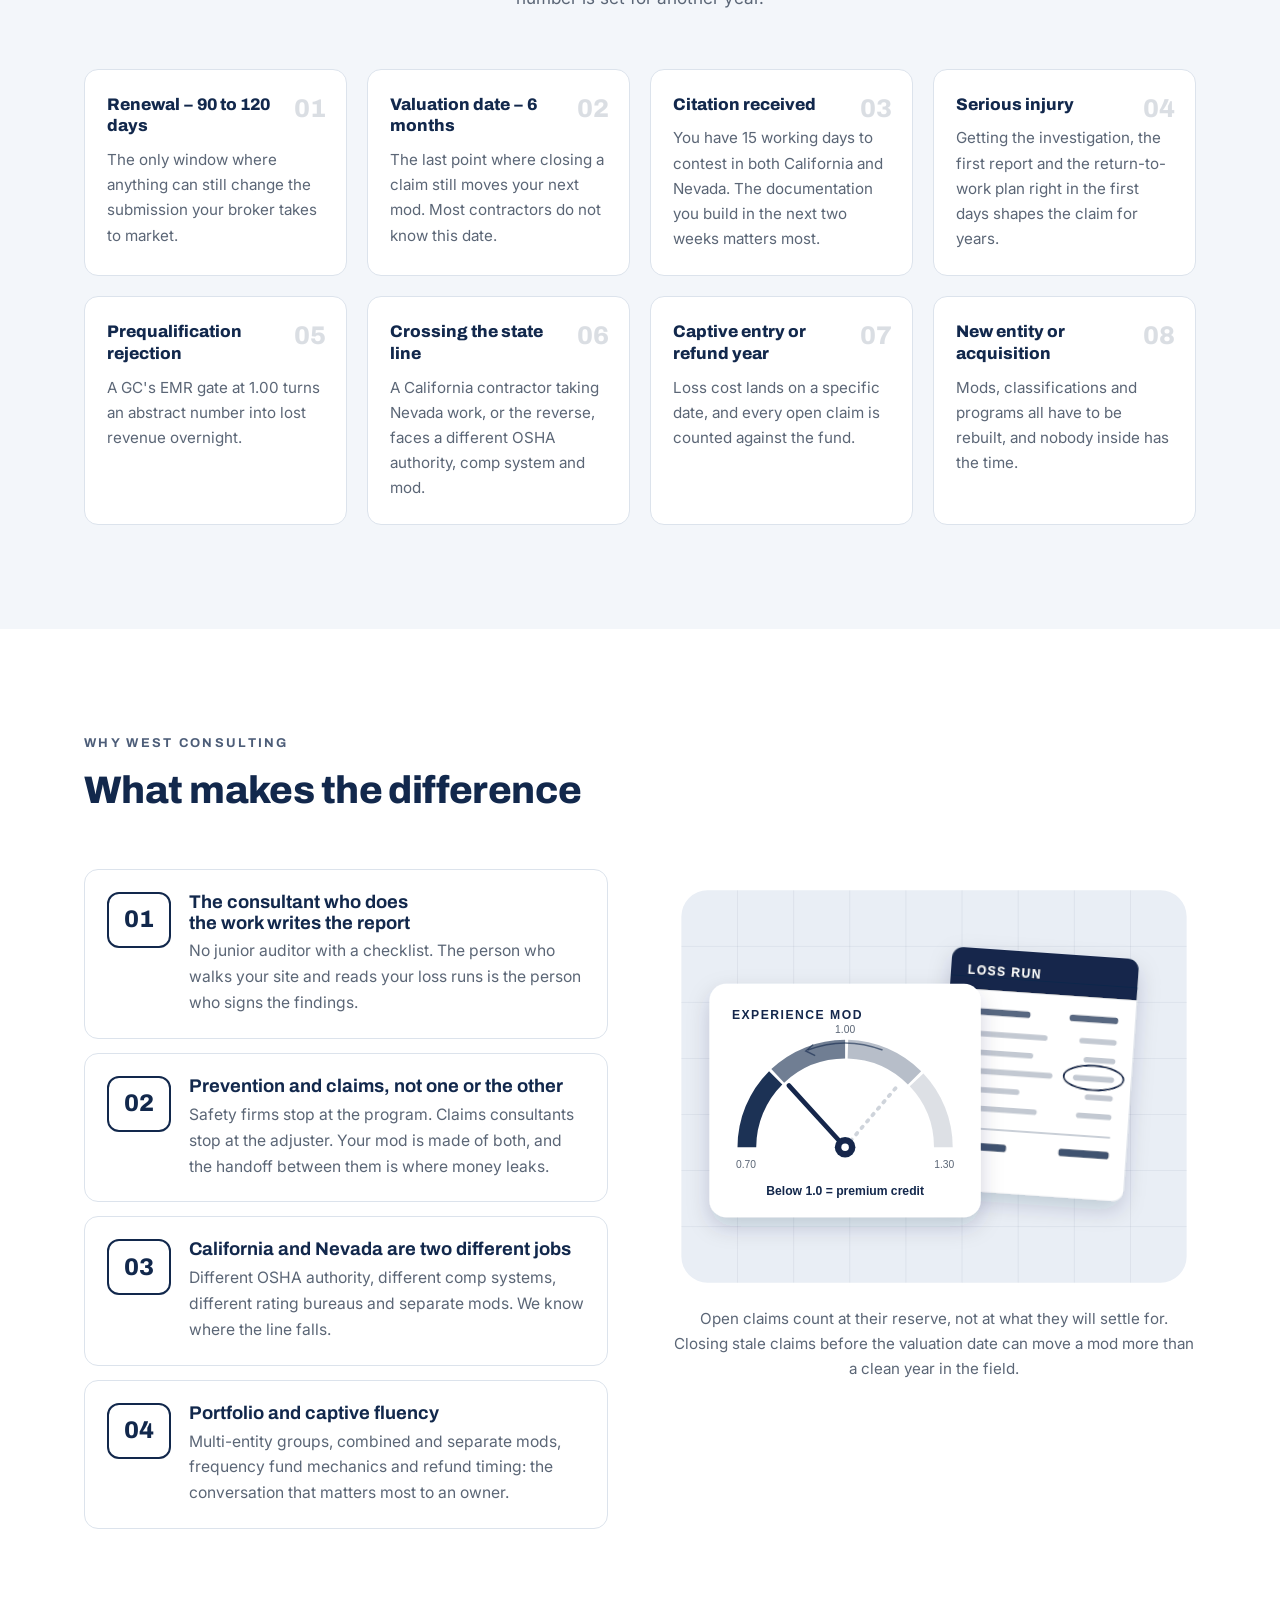
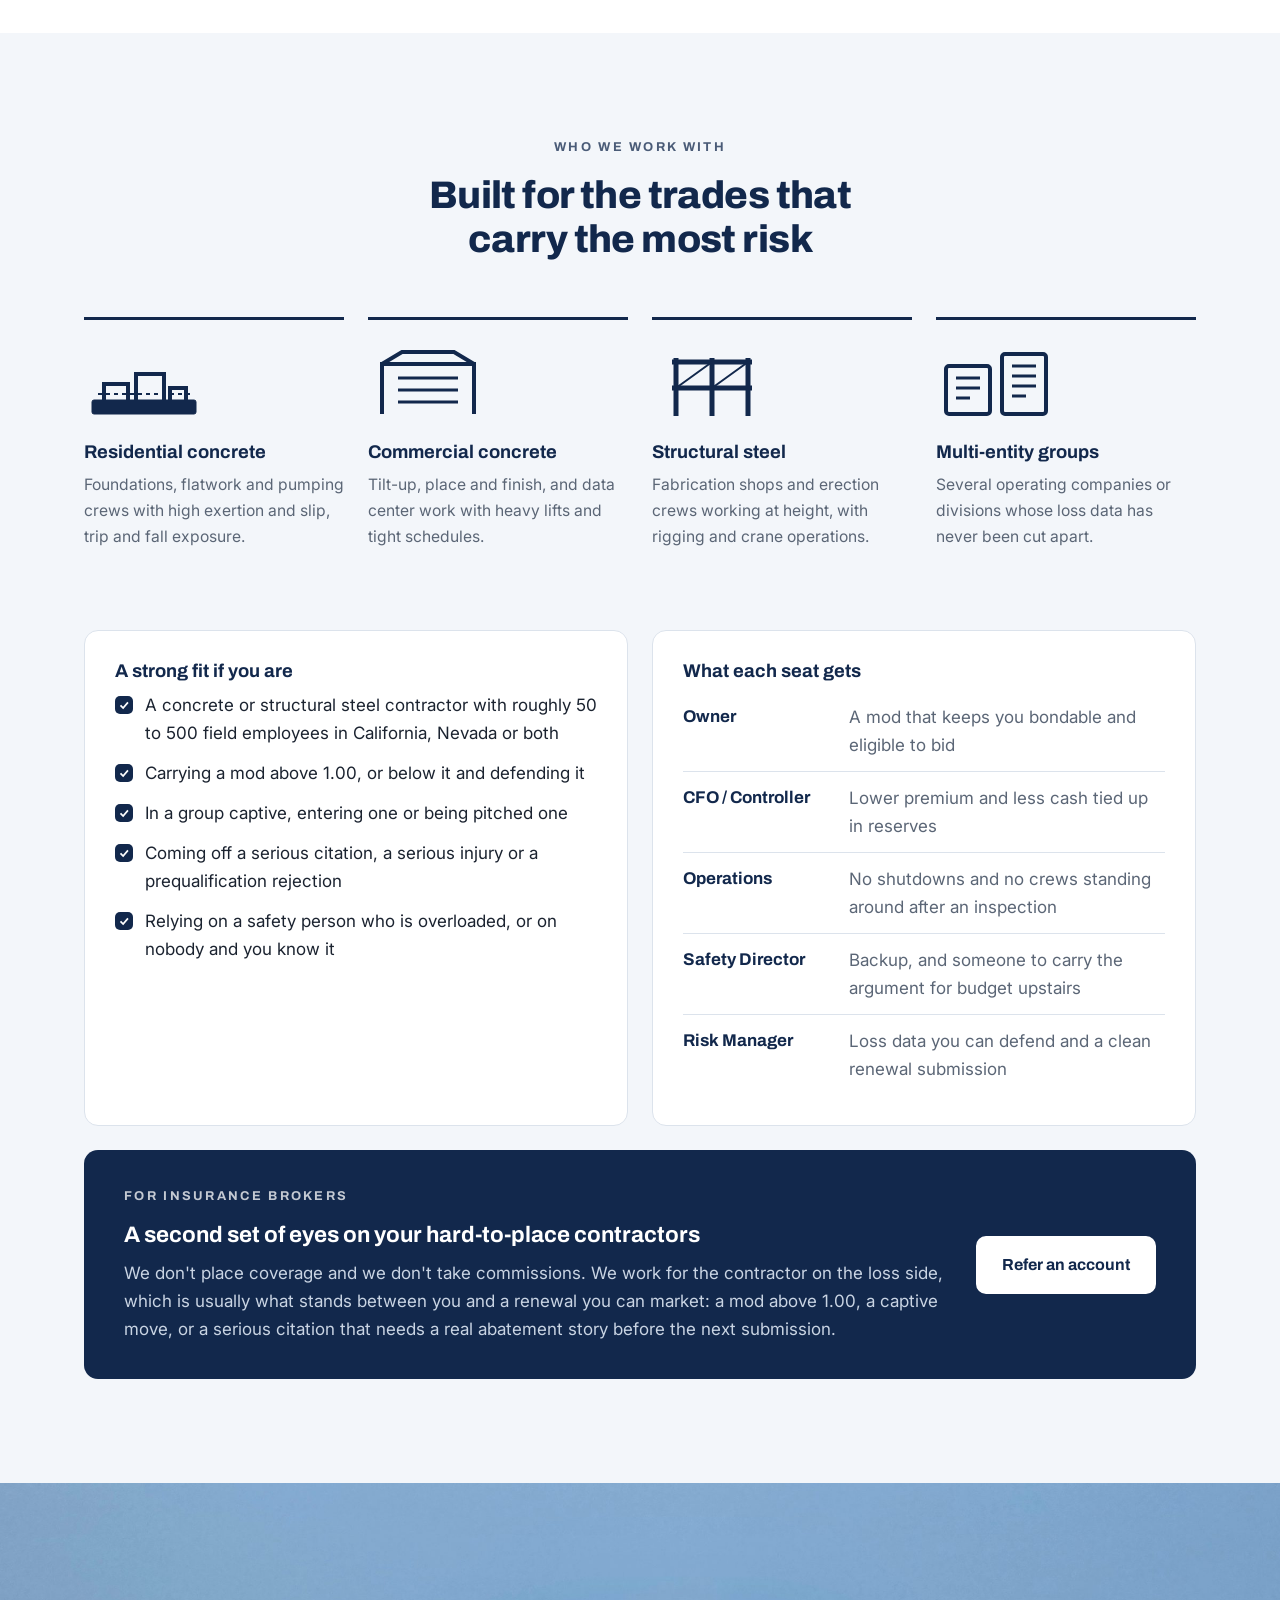
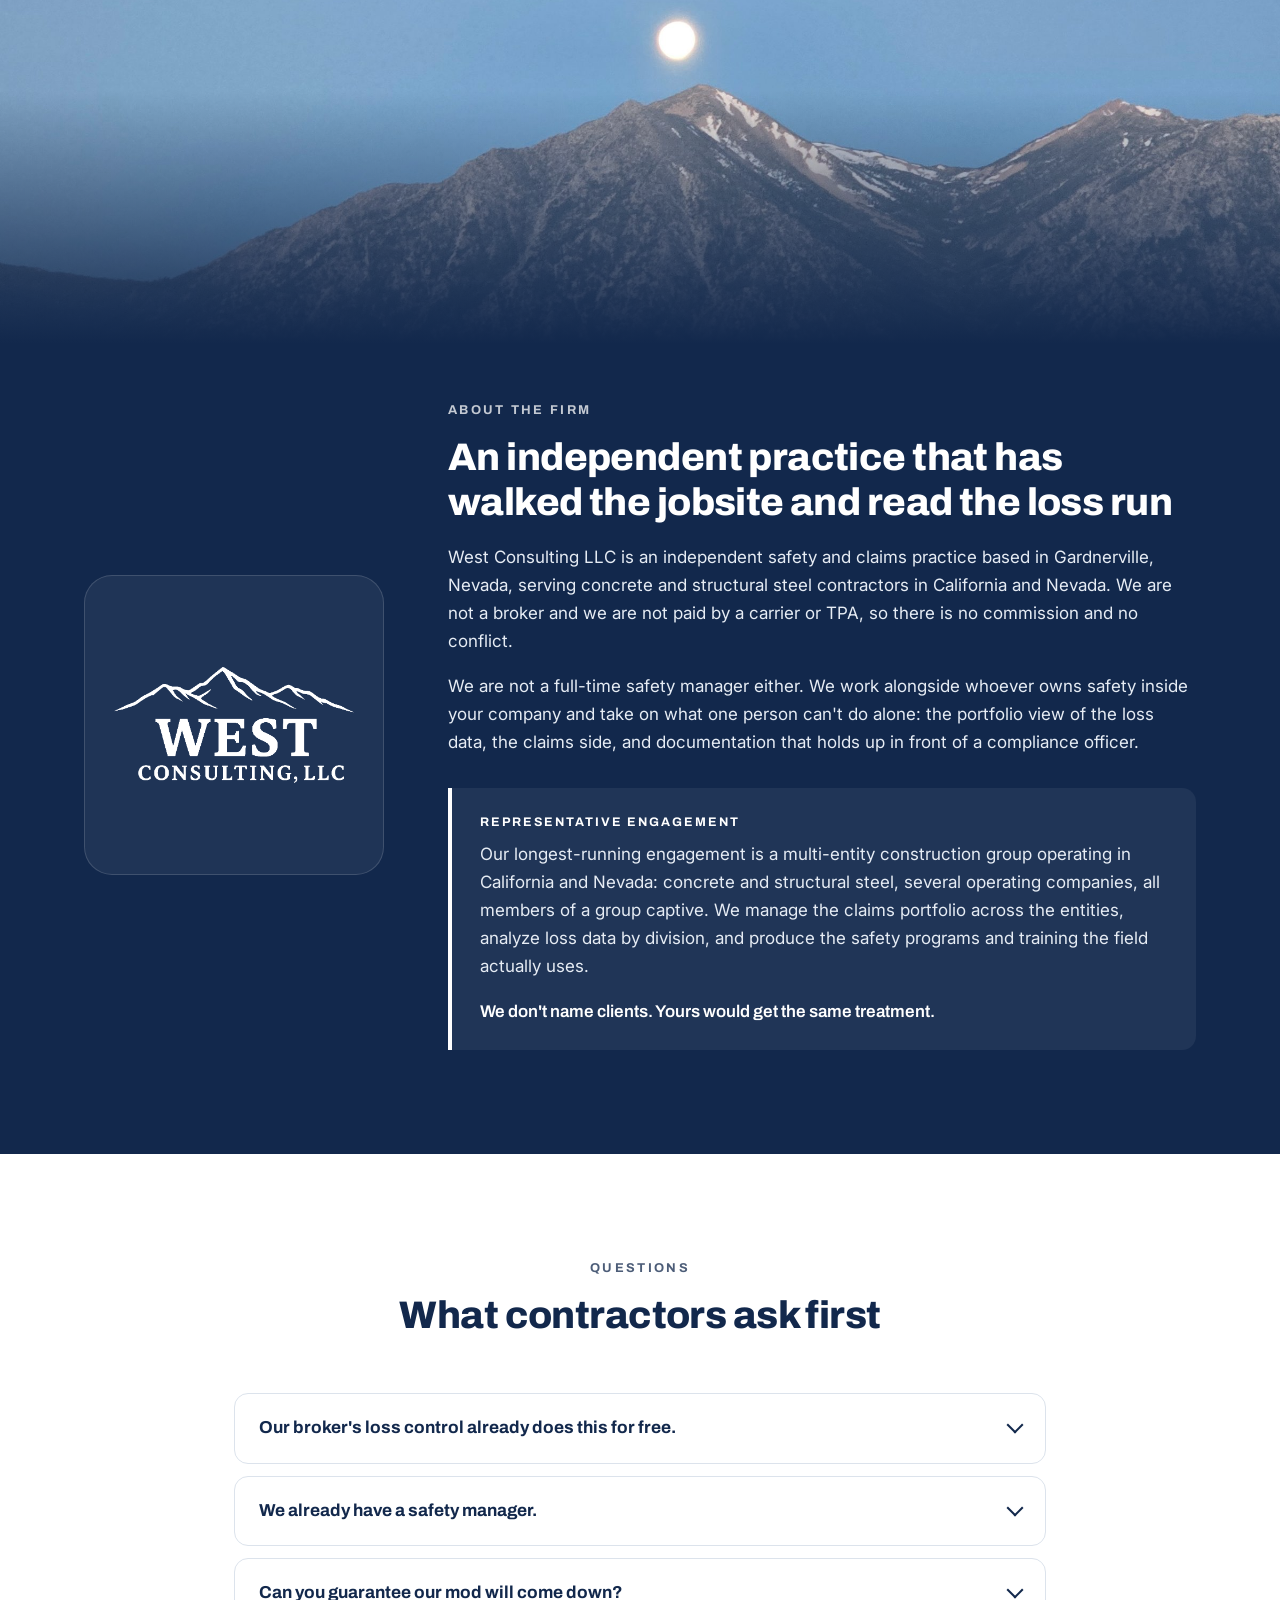
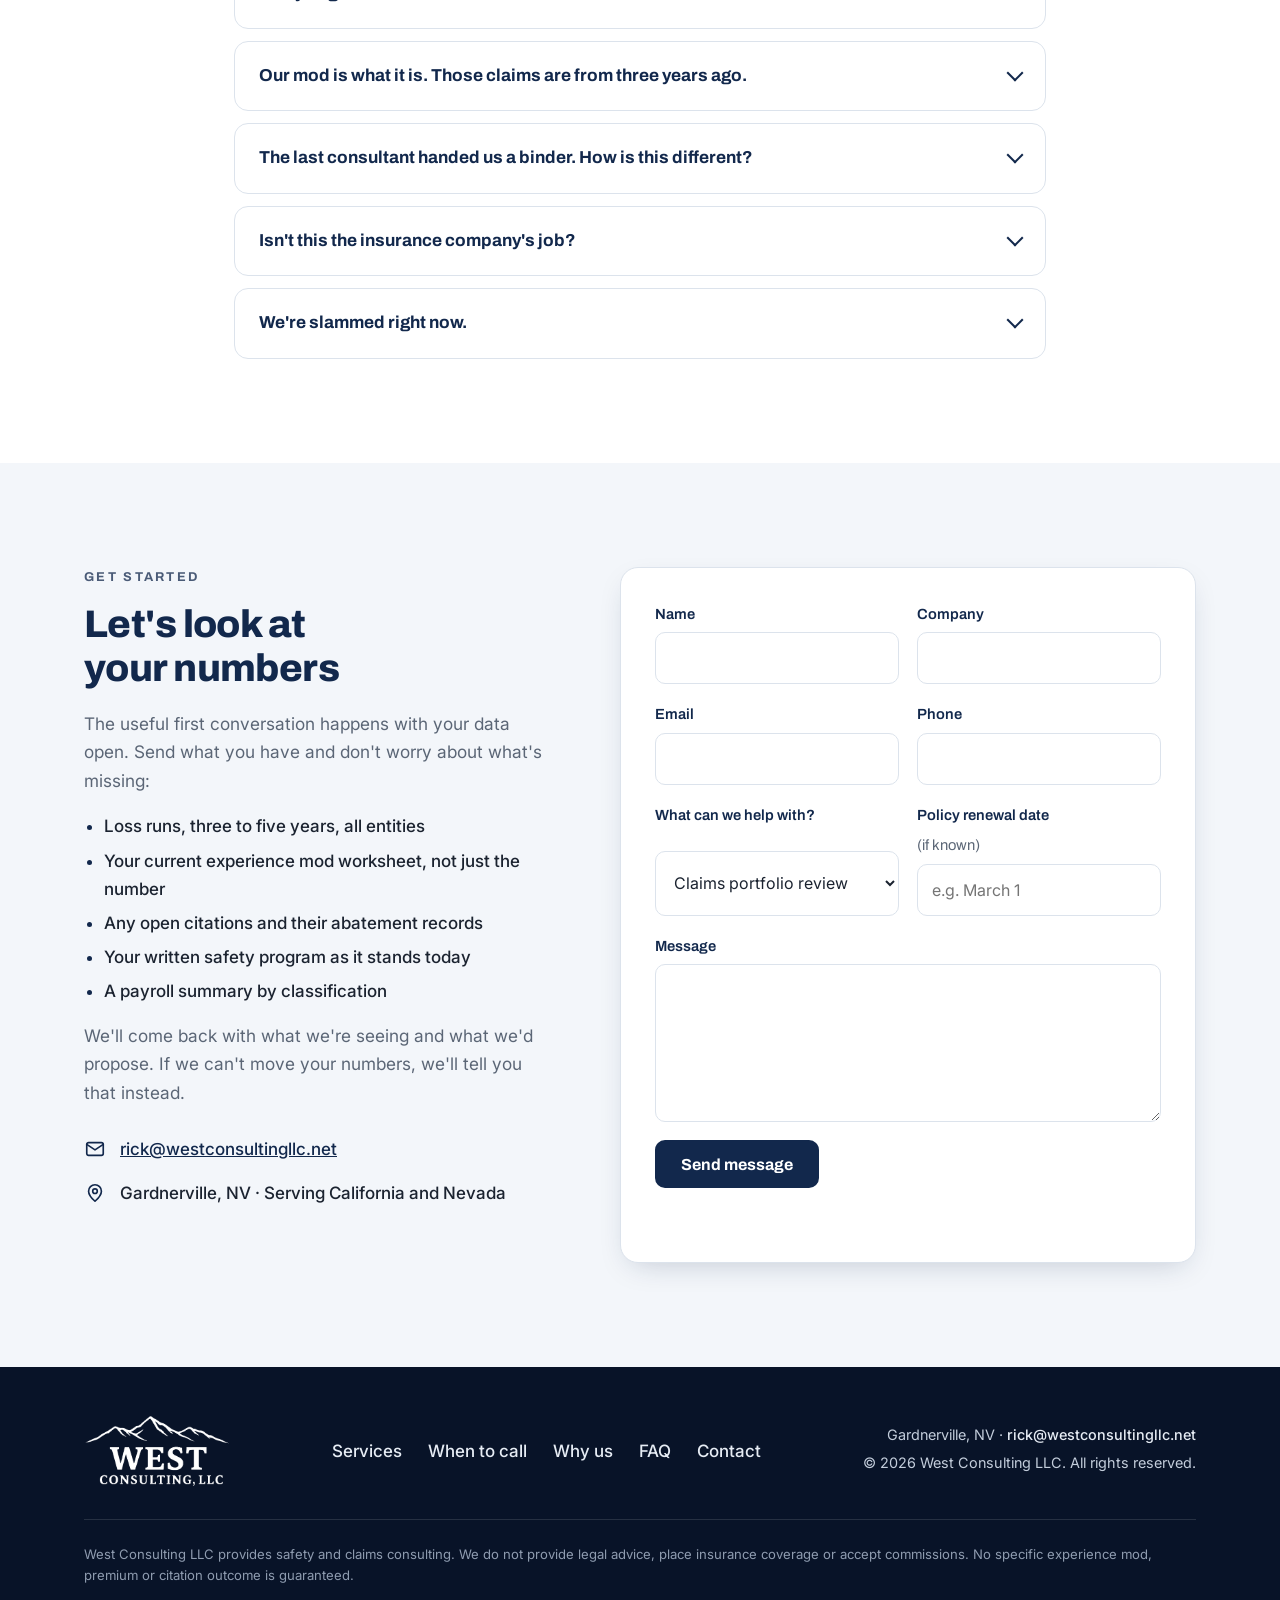
==== commit 42c11432: "Rework site copy around the BD playbook positioning - Firm-level voice; remove personal quote and at" ====
--- a/index.html
+++ b/index.html
@@ -4,14 +4,14 @@
   <meta charset="utf-8">
   <meta name="viewport" content="width=device-width, initial-scale=1">
   <title>West Consulting LLC | Construction Safety &amp; Claims Management</title>
-  <meta name="description" content="West Consulting LLC is an independent construction safety and claims management consultancy serving concrete and structural steel contractors across California and Nevada.">
+  <meta name="description" content="Independent safety and claims consulting for concrete and structural steel contractors in California and Nevada. Claims portfolio review, experience mod analysis, Cal/OSHA and Nevada OSHA citation response, safety programs and captive advisory. Based in Gardnerville, NV.">
   <meta name="theme-color" content="#12284C">
   <link rel="canonical" href="https://westconsultingllc.net/">
 
   <meta property="og:type" content="website">
   <meta property="og:site_name" content="West Consulting LLC">
   <meta property="og:title" content="West Consulting LLC | Construction Safety &amp; Claims Management">
-  <meta property="og:description" content="Fewer injuries, faster claim closure and a lower cost of risk for concrete and structural steel contractors in California and Nevada.">
+  <meta property="og:description" content="The claims already open, and the injuries that haven't happened yet. Independent safety and claims consulting for concrete and structural steel contractors in California and Nevada.">
   <meta property="og:url" content="https://westconsultingllc.net/">
   <meta property="og:image" content="https://westconsultingllc.net/assets/og-image.png">
   <meta name="twitter:card" content="summary_large_image">
@@ -33,10 +33,16 @@
     "url": "https://westconsultingllc.net/",
     "logo": "https://westconsultingllc.net/assets/logo.png",
     "image": "https://westconsultingllc.net/assets/og-image.png",
-    "description": "Independent construction safety and claims management consulting for concrete and structural steel contractors.",
+    "description": "Independent safety and claims consulting for concrete and structural steel contractors in California and Nevada.",
     "email": "rick@westconsultingllc.net",
+    "address": {
+      "@type": "PostalAddress",
+      "addressLocality": "Gardnerville",
+      "addressRegion": "NV",
+      "addressCountry": "US"
+    },
     "areaServed": ["California", "Nevada"],
-    "knowsAbout": ["OSHA compliance", "Cal/OSHA", "Nevada OSHA", "Workers' compensation claims", "Experience modification rate", "Group captive insurance", "Loss prevention", "Construction safety audits"]
+    "knowsAbout": ["Workers' compensation claims management", "Experience modification rate", "Cal/OSHA", "Nevada OSHA", "OSHA citation response", "Construction safety programs", "Group captive insurance", "Loss prevention"]
   }
   </script>
 </head>
@@ -54,9 +60,9 @@
       </button>
       <nav class="site-nav" id="site-nav" aria-label="Primary">
         <a href="#services">Services</a>
-        <a href="#approach">Approach</a>
-        <a href="#industries">Industries</a>
-        <a href="#about">About</a>
+        <a href="#when">When to call</a>
+        <a href="#why">Why us</a>
+        <a href="#faq">FAQ</a>
         <a class="btn btn-sm" href="#contact">Get in touch</a>
       </nav>
     </div>
@@ -69,14 +75,14 @@
         <div class="hero-copy">
           <p class="eyebrow">Construction safety &amp; claims consulting</p>
           <h1>Fewer injuries. Faster claim closure. A lower cost of risk.</h1>
-          <p class="lead">West Consulting LLC helps concrete and structural steel contractors in California and Nevada find the few exposures driving most of their losses, then control them in the field and on the loss run.</p>
+          <p class="lead">West Consulting works with concrete and structural steel contractors in California and Nevada on the two things that drive insurance cost: the claims already open, and the injuries that haven't happened yet.</p>
           <div class="hero-actions">
-            <a class="btn" href="#contact">Schedule a consultation</a>
+            <a class="btn" href="#contact">Start with your loss runs</a>
             <a class="btn btn-ghost" href="#services">See services</a>
           </div>
           <ul class="hero-points">
-            <li>Independent, not tied to a carrier or broker</li>
-            <li>Field audits and data analysis in one engagement</li>
+            <li>Independent: no coverage placed, no commissions</li>
+            <li>Claims and prevention in one engagement</li>
             <li>Cal/OSHA and Nevada OSHA experience</li>
           </ul>
         </div>
@@ -89,10 +95,10 @@
     <!-- Proof strip -->
     <section class="strip" aria-label="At a glance">
       <div class="container strip-grid">
-        <div><strong>CA + NV</strong><span>Two jurisdictions, two rulebooks</span></div>
-        <div><strong>Concrete &amp; Steel</strong><span>Residential, commercial, data centers</span></div>
-        <div><strong>Field + Finance</strong><span>Jobsite audits tied to claim dollars</span></div>
-        <div><strong>Captive-ready</strong><span>Group captive and loss fund strategy</span></div>
+        <div><strong>CA + NV</strong><span>Two states, two different jobs</span></div>
+        <div><strong>Concrete &amp; Steel</strong><span>The trades we know best</span></div>
+        <div><strong>Claims + Prevention</strong><span>Both halves of your mod</span></div>
+        <div><strong>Captive fluency</strong><span>Frequency funds and refunds</span></div>
       </div>
     </section>
 
@@ -101,138 +107,271 @@
       <div class="container">
         <div class="section-head">
           <p class="eyebrow">Services</p>
-          <h2>Safety and claims, managed as one program</h2>
-          <p>Every injury becomes a claim, and every open claim costs you money in reserves, premium and captive returns. I work both sides so the jobsite and the loss run improve together.</p>
-        </div>
-
-        <div class="cards">
-          <article class="card reveal">
-            <div class="icon" aria-hidden="true">
-              <svg viewBox="0 0 24 24"><path d="M9 3h6l1 2h3v16H5V5h3z"/><path d="M9 3v3h6V3"/><path d="m8.5 13 2.5 2.5L16 10.5"/></svg>
-            </div>
-            <h3>On-site safety audits</h3>
-            <p>Walkthroughs of active jobsites, yards and shops with a written findings report, a rating for each item and a named owner for every correction.</p>
+          <h2>Five service lines, each built around the moment you need it</h2>
+          <p>Nobody buys a safety program because it is a good idea. Contractors call the week something forces the question. Engagements run from a one-time portfolio review to ongoing retained advisory.</p>
+        </div>
+
+        <div class="services">
+          <article class="service reveal">
+            <div class="service-head">
+              <div class="icon" aria-hidden="true">
+                <svg viewBox="0 0 24 24"><path d="M6 3h9l4 4v14H6z"/><path d="M14 3v5h5"/><path d="M9 12h7M9 16h5"/></svg>
+              </div>
+              <div>
+                <h3>Claims portfolio review &amp; management</h3>
+                <p class="service-tag">Where most engagements start</p>
+              </div>
+            </div>
+            <p>We review every open claim, challenge reserves with the adjuster and drive stale claims to closure before the valuation date that sets your mod.</p>
+            <div class="service-meta">
+              <div>
+                <h4>Call when</h4>
+                <ul>
+                  <li>Renewal is 90 to 120 days out</li>
+                  <li>Claims have been open more than 12 months</li>
+                  <li>Your mod jumped, or a captive refund year is coming</li>
+                </ul>
+              </div>
+              <div>
+                <h4>You receive</h4>
+                <ul>
+                  <li>Claim-by-claim review with reserve commentary</li>
+                  <li>Closure priority list with owners and dates</li>
+                  <li>Written strategy for claims that need adjuster pressure</li>
+                </ul>
+              </div>
+            </div>
           </article>
 
-          <article class="card reveal">
-            <div class="icon" aria-hidden="true">
-              <svg viewBox="0 0 24 24"><path d="M12 3 4 6v6c0 4.5 3.4 8.3 8 9 4.6-.7 8-4.5 8-9V6z"/><path d="M12 8v5"/><path d="M12 16h.01"/></svg>
-            </div>
-            <h3>OSHA compliance</h3>
-            <p>Written programs, citation response and inspection readiness for Cal/OSHA and Nevada OSHA, including fall protection, silica, rigging and heat illness.</p>
+          <article class="service reveal">
+            <div class="service-head">
+              <div class="icon" aria-hidden="true">
+                <svg viewBox="0 0 24 24"><path d="M4 17a8 8 0 0 1 16 0"/><path d="m12 17-3.5-4.5"/><circle cx="12" cy="17" r="1.2"/></svg>
+              </div>
+              <div>
+                <h3>Experience mod analysis &amp; reduction</h3>
+                <p class="service-tag">Timed to your valuation date</p>
+              </div>
+            </div>
+            <p>Your mod is arithmetic, and the worksheet shows the inputs. Most we audit carry at least one misapplied payroll classification or one claim valued at a reserve that no longer matches reality.</p>
+            <div class="service-meta">
+              <div>
+                <h4>Call when</h4>
+                <ul>
+                  <li>Your mod crossed 1.00</li>
+                  <li>A prequalification gate cost you a bid</li>
+                  <li>An acquisition or new entity changes how you are rated</li>
+                </ul>
+              </div>
+              <div>
+                <h4>You receive</h4>
+                <ul>
+                  <li>Worksheet audit and classification check</li>
+                  <li>Projected mod under three closure scenarios</li>
+                  <li>Actions ranked by mod impact per dollar</li>
+                </ul>
+              </div>
+            </div>
           </article>
 
-          <article class="card reveal">
-            <div class="icon" aria-hidden="true">
-              <svg viewBox="0 0 24 24"><path d="M6 3h9l4 4v14H6z"/><path d="M14 3v5h5"/><path d="M9 12h7M9 16h5"/></svg>
-            </div>
-            <h3>Claims management &amp; TPA oversight</h3>
-            <p>Claim reviews with your adjusters, reserve challenges, closure plans and litigation strategy. Your TPA executes; you set the direction.</p>
+          <article class="service reveal">
+            <div class="service-head">
+              <div class="icon" aria-hidden="true">
+                <svg viewBox="0 0 24 24"><path d="M12 3 4 6v6c0 4.5 3.4 8.3 8 9 4.6-.7 8-4.5 8-9V6z"/><path d="M12 8v5"/><path d="M12 16h.01"/></svg>
+              </div>
+              <div>
+                <h3>Cal/OSHA &amp; Nevada OSHA citation response</h3>
+                <p class="service-tag">The most time-sensitive work we do</p>
+              </div>
+            </div>
+            <p>Most contractors abate correctly and document it badly, then pay the full penalty anyway. The informal conference turns on the package, not on the fix.</p>
+            <div class="service-meta">
+              <div>
+                <h4>Call when</h4>
+                <ul>
+                  <li>An inspection has opened or a citation arrived</li>
+                  <li>A serious injury has occurred</li>
+                  <li>A repeat or willful classification is on the table</li>
+                </ul>
+              </div>
+              <div>
+                <h4>You receive</h4>
+                <ul>
+                  <li>Abatement documentation package</li>
+                  <li>Informal conference preparation</li>
+                  <li>Program gaps corrected against the cited standards</li>
+                </ul>
+              </div>
+            </div>
           </article>
 
-          <article class="card reveal">
-            <div class="icon" aria-hidden="true">
-              <svg viewBox="0 0 24 24"><path d="M4 17a8 8 0 0 1 16 0"/><path d="m12 17-3.5-4.5"/><circle cx="12" cy="17" r="1.2"/></svg>
-            </div>
-            <h3>EMR analysis &amp; reduction</h3>
-            <p>I model how each open claim drives your experience mod, then target the ones that move it most before the next rating date.</p>
+          <article class="service reveal">
+            <div class="service-head">
+              <div class="icon" aria-hidden="true">
+                <svg viewBox="0 0 24 24"><path d="M9 3h6l1 2h3v16H5V5h3z"/><path d="M9 3v3h6V3"/><path d="m8.5 13 2.5 2.5L16 10.5"/></svg>
+              </div>
+              <div>
+                <h3>Safety programs &amp; training</h3>
+                <p class="service-tag">Assess, build, train, hand off</p>
+              </div>
+            </div>
+            <p>A written program nobody trained on is worse than no program, because it proves you knew the standard. We deliver the program, the training that makes it real and the records that prove both.</p>
+            <div class="service-meta">
+              <div>
+                <h4>Call when</h4>
+                <ul>
+                  <li>Your program is years out of date</li>
+                  <li>A GC or owner is demanding prequalification documents</li>
+                  <li>You are taking on a new scope or crossing the state line</li>
+                </ul>
+              </div>
+              <div>
+                <h4>You receive</h4>
+                <ul>
+                  <li>Written programs mapped to your trade and state</li>
+                  <li>Training in the language your crews work in</li>
+                  <li>Toolbox talks and a record system someone can keep up</li>
+                </ul>
+              </div>
+            </div>
           </article>
 
-          <article class="card reveal">
-            <div class="icon" aria-hidden="true">
-              <svg viewBox="0 0 24 24"><path d="M3 10 12 4l9 6"/><path d="M5 10v9h14v-9"/><path d="M9 19v-5h6v5"/></svg>
-            </div>
-            <h3>Captive &amp; loss fund strategy</h3>
-            <p>Frequency fund and large loss fund analysis for group captive members, with a plan to protect refunds and strengthen renewal terms.</p>
+          <article class="service reveal">
+            <div class="service-head">
+              <div class="icon" aria-hidden="true">
+                <svg viewBox="0 0 24 24"><path d="M3 10 12 4l9 6"/><path d="M5 10v9h14v-9"/><path d="M9 19v-5h6v5"/></svg>
+              </div>
+              <div>
+                <h3>Captive readiness &amp; advisory</h3>
+                <p class="service-tag">Retained on your renewal cycle</p>
+              </div>
+            </div>
+            <p>In a group captive, every open claim is your own money sitting in the frequency fund. Claims management stops being an insurance task and becomes a treasury task.</p>
+            <div class="service-meta">
+              <div>
+                <h4>Call when</h4>
+                <ul>
+                  <li>You are being pitched a group captive</li>
+                  <li>Your first captive renewal is approaching</li>
+                  <li>A bad frequency year threatens the refund</li>
+                </ul>
+              </div>
+              <div>
+                <h4>You receive</h4>
+                <ul>
+                  <li>Loss forecast against the fund structure</li>
+                  <li>Refund impact modeling</li>
+                  <li>Member-level loss prevention plan and meeting prep</li>
+                </ul>
+              </div>
+            </div>
           </article>
 
-          <article class="card reveal">
-            <div class="icon" aria-hidden="true">
-              <svg viewBox="0 0 24 24"><path d="M4 20V10M10 20V4M16 20v-7M22 20H2"/></svg>
-            </div>
-            <h3>Loss prevention analytics</h3>
-            <p>Loss runs broken down by entity, division, injury type and hours worked, so you see the 20% of exposures behind 80% of losses.</p>
+          <article class="service service-retained reveal">
+            <h3>Retained advisory</h3>
+            <p>Most engagements continue after the first project. Retained clients get a monthly claim review with written reserve and closure commentary, direct engagement with the adjuster, quarterly loss analysis by entity and division, renewal and captive meeting preparation, and a call when an inspection or incident happens.</p>
+            <a class="text-link" href="#contact">Talk about a retainer &rarr;</a>
           </article>
-
-          <article class="card reveal">
-            <div class="icon" aria-hidden="true">
-              <svg viewBox="0 0 24 24"><circle cx="9" cy="7" r="3"/><path d="M3 20c0-3.3 2.7-6 6-6s6 2.7 6 6"/><path d="M16 4a3 3 0 0 1 0 6M21 20c0-2.6-1.6-4.8-4-5.6"/></svg>
-            </div>
-            <h3>Training &amp; toolbox talks</h3>
-            <p>Crew-level training built around your actual injury trends, plus foreman coaching that sticks after I leave.</p>
-          </article>
-
-          <article class="card reveal">
-            <div class="icon" aria-hidden="true">
-              <svg viewBox="0 0 24 24"><path d="M3 12a9 9 0 1 0 3-6.7"/><path d="M3 4v4h4"/><path d="M12 8v4l3 2"/></svg>
-            </div>
-            <h3>Return-to-work programs</h3>
-            <p>Modified-duty programs that bring injured workers back sooner, shorten lost time and keep indemnity dollars off your mod.</p>
-          </article>
-
-          <article class="card reveal">
-            <div class="icon" aria-hidden="true">
-              <svg viewBox="0 0 24 24"><path d="M4 4h16v12H8l-4 4z"/><path d="M8 9h8M8 12h5"/></svg>
-            </div>
-            <h3>Retained advisory</h3>
-            <p>Ongoing access for incident calls, claim questions and leadership reporting, on a monthly retainer sized to your operation.</p>
-          </article>
-        </div>
-      </div>
-    </section>
-
-    <!-- Approach -->
-    <section class="section section-alt" id="approach">
+        </div>
+      </div>
+    </section>
+
+    <!-- When to call -->
+    <section class="section section-alt" id="when">
+      <div class="container">
+        <div class="section-head">
+          <p class="eyebrow">When to call</p>
+          <h2>The calendar decides what can still change</h2>
+          <p>Most of the leverage on your insurance cost sits inside a few windows. Miss them and the number is set for another year.</p>
+        </div>
+        <div class="triggers">
+          <div class="trigger reveal">
+            <span class="trigger-when">Renewal &minus; 90 to 120 days</span>
+            <p>The only window where anything can still change the submission your broker takes to market.</p>
+          </div>
+          <div class="trigger reveal">
+            <span class="trigger-when">Valuation date &minus; 6 months</span>
+            <p>The last point where closing a claim still moves your next mod. Most contractors do not know this date.</p>
+          </div>
+          <div class="trigger reveal">
+            <span class="trigger-when">Citation received</span>
+            <p>You have 15 working days to contest in both California and Nevada. The documentation you build in the next two weeks matters most.</p>
+          </div>
+          <div class="trigger reveal">
+            <span class="trigger-when">Serious injury</span>
+            <p>Getting the investigation, the first report and the return-to-work plan right in the first days shapes the claim for years.</p>
+          </div>
+          <div class="trigger reveal">
+            <span class="trigger-when">Prequalification rejection</span>
+            <p>A GC's EMR gate at 1.00 turns an abstract number into lost revenue overnight.</p>
+          </div>
+          <div class="trigger reveal">
+            <span class="trigger-when">Crossing the state line</span>
+            <p>A California contractor taking Nevada work, or the reverse, faces a different OSHA authority, comp system and mod.</p>
+          </div>
+          <div class="trigger reveal">
+            <span class="trigger-when">Captive entry or refund year</span>
+            <p>Loss cost lands on a specific date, and every open claim is counted against the fund.</p>
+          </div>
+          <div class="trigger reveal">
+            <span class="trigger-when">New entity or acquisition</span>
+            <p>Mods, classifications and programs all have to be rebuilt, and nobody inside has the time.</p>
+          </div>
+        </div>
+      </div>
+    </section>
+
+    <!-- Why -->
+    <section class="section" id="why">
       <div class="container approach-grid">
         <div>
           <div class="section-head left">
-            <p class="eyebrow">Approach</p>
-            <h2>Lead with the finding, back it with the number</h2>
-            <p>Findings are specific: the entity, the division, the claim and the dollar figure. Recommendations are one sentence with an owner and a date.</p>
+            <p class="eyebrow">Why West Consulting</p>
+            <h2>What makes the difference</h2>
           </div>
           <ol class="steps">
             <li class="reveal">
               <span class="step-num">01</span>
               <div>
-                <h3>Assess</h3>
-                <p>Jobsite audits, program review and interviews with superintendents, foremen and your claims team.</p>
+                <h3>The consultant who does the work writes the report</h3>
+                <p>No junior auditor with a checklist. The person who walks your site and reads your loss runs is the person who signs the findings.</p>
               </div>
             </li>
             <li class="reveal">
               <span class="step-num">02</span>
               <div>
-                <h3>Analyze</h3>
-                <p>Loss runs, hours worked and EMR worksheets broken down to find where injuries and dollars concentrate.</p>
+                <h3>Prevention and claims, not one or the other</h3>
+                <p>Safety firms stop at the program. Claims consultants stop at the adjuster. Your mod is made of both, and the handoff between them is where money leaks.</p>
               </div>
             </li>
             <li class="reveal">
               <span class="step-num">03</span>
               <div>
-                <h3>Act</h3>
-                <p>Targeted controls in the field and closure plans for open claims, prioritized by cost and EMR impact.</p>
+                <h3>California and Nevada are two different jobs</h3>
+                <p>Different OSHA authority, different comp systems, different rating bureaus and separate mods. We know where the line falls.</p>
               </div>
             </li>
             <li class="reveal">
               <span class="step-num">04</span>
               <div>
-                <h3>Advise</h3>
-                <p>Ongoing tracking and plain-language reporting to ownership, brokers and captive boards.</p>
+                <h3>Portfolio and captive fluency</h3>
+                <p>Multi-entity groups, combined and separate mods, frequency fund mechanics and refund timing: the conversation that matters most to an owner.</p>
               </div>
             </li>
           </ol>
         </div>
         <figure class="approach-art reveal">
           <img src="assets/img/emr-gauge.svg" alt="" width="560" height="440" loading="lazy">
-          <figcaption>Every claim closed early and every injury prevented shows up in your experience mod.</figcaption>
+          <figcaption>Open claims count at their reserve, not at what they will settle for. Closing stale claims before the valuation date can move a mod more than a clean year in the field.</figcaption>
         </figure>
       </div>
     </section>
 
-    <!-- Industries -->
-    <section class="section" id="industries">
+    <!-- Who we work with -->
+    <section class="section section-alt" id="who">
       <div class="container">
         <div class="section-head">
-          <p class="eyebrow">Industries</p>
+          <p class="eyebrow">Who we work with</p>
           <h2>Built for the trades that carry the most risk</h2>
         </div>
         <div class="industry-grid">
@@ -253,10 +392,42 @@
           </div>
           <div class="industry reveal">
             <svg class="industry-art" viewBox="0 0 120 80" aria-hidden="true"><rect x="10" y="22" width="44" height="48" rx="3" fill="none" stroke-width="4"/><rect x="66" y="10" width="44" height="60" rx="3" fill="none" stroke-width="4"/><path d="M20 34h24M20 44h24M20 54h14M76 22h24M76 32h24M76 42h24M76 52h14" fill="none" stroke-width="3"/></svg>
-            <h3>Multi-entity holding companies</h3>
-            <p>Portfolio view across operating companies, combined and separate EMR groups, and shared captive programs.</p>
-          </div>
-        </div>
+            <h3>Multi-entity groups</h3>
+            <p>Several operating companies or divisions whose loss data has never been cut apart.</p>
+          </div>
+        </div>
+
+        <div class="fit-grid">
+          <div class="fit reveal">
+            <h3>A strong fit if you are</h3>
+            <ul class="checks">
+              <li>A concrete or structural steel contractor with roughly 50 to 500 field employees in California, Nevada or both</li>
+              <li>Carrying a mod above 1.00, or below it and defending it</li>
+              <li>In a group captive, entering one or being pitched one</li>
+              <li>Coming off a serious citation, a serious injury or a prequalification rejection</li>
+              <li>Relying on a safety person who is overloaded, or on nobody and you know it</li>
+            </ul>
+          </div>
+          <div class="fit reveal">
+            <h3>What each seat gets</h3>
+            <dl class="roles">
+              <div><dt>Owner</dt><dd>A mod that keeps you bondable and eligible to bid</dd></div>
+              <div><dt>CFO / Controller</dt><dd>Lower premium and less cash tied up in reserves</dd></div>
+              <div><dt>Operations</dt><dd>No shutdowns and no crews standing around after an inspection</dd></div>
+              <div><dt>Safety Director</dt><dd>Backup, and someone to carry the argument for budget upstairs</dd></div>
+              <div><dt>Risk Manager</dt><dd>Loss data you can defend and a clean renewal submission</dd></div>
+            </dl>
+          </div>
+        </div>
+
+        <aside class="broker reveal" aria-labelledby="broker-h">
+          <div>
+            <p class="eyebrow">For insurance brokers</p>
+            <h3 id="broker-h">A second set of eyes on your hard-to-place contractors</h3>
+            <p>We don't place coverage and we don't take commissions. We work for the contractor on the loss side, which is usually what stands between you and a renewal you can market: a mod above 1.00, a captive move, or a serious citation that needs a real abatement story before the next submission.</p>
+          </div>
+          <a class="btn btn-light" href="#contact">Refer an account</a>
+        </aside>
       </div>
     </section>
 
@@ -274,29 +445,54 @@
         </div>
         <div>
           <p class="eyebrow">About the firm</p>
-          <h2>An independent advisor who has walked the jobsite and read the loss run</h2>
-          <p>West Consulting LLC is an independent safety and claims management consultancy. I am not paid by a carrier, broker or TPA, so my only job is lowering your cost of risk.</p>
-          <p>I work with contractors on the ground in California and Nevada and understand the differences that matter between the two: separate OSHA programs, separate workers' compensation systems and separate experience mods.</p>
-          <blockquote>
-            <p>"Claim management is financial management. Every open claim sits in your reserves, your mod and your captive returns until someone closes it."</p>
-            <footer>Rick, Principal, West Consulting LLC</footer>
-          </blockquote>
-        </div>
-      </div>
-    </section>
-
-    <!-- Deliverables -->
-    <section class="section" id="deliverables">
-      <div class="container">
+          <h2>An independent practice that has walked the jobsite and read the loss run</h2>
+          <p>West Consulting LLC is an independent safety and claims practice based in Gardnerville, Nevada, serving concrete and structural steel contractors in California and Nevada. We are not a broker and we are not paid by a carrier or TPA, so there is no commission and no conflict.</p>
+          <p>We are not a full-time safety manager either. We work alongside whoever owns safety inside your company and take on what one person can't do alone: the portfolio view of the loss data, the claims side, and documentation that holds up in front of a compliance officer.</p>
+          <div class="engagement">
+            <p class="engagement-label">Representative engagement</p>
+            <p>Our longest-running engagement is a multi-entity construction group operating in California and Nevada: concrete and structural steel, several operating companies, all members of a group captive. We manage the claims portfolio across the entities, analyze loss data by division, and produce the safety programs and training the field actually uses.</p>
+            <p class="engagement-note">We don't name clients. Yours would get the same treatment.</p>
+          </div>
+        </div>
+      </div>
+    </section>
+
+    <!-- FAQ -->
+    <section class="section" id="faq">
+      <div class="container faq-wrap">
         <div class="section-head">
-          <p class="eyebrow">What you receive</p>
-          <h2>Deliverables your superintendents and your CFO will both read</h2>
-        </div>
-        <div class="deliverables">
-          <div class="deliverable reveal"><h3>Audit reports</h3><p>Rated findings with photos, owners and correction dates. Formatted to print clean in black and white for the job trailer.</p></div>
-          <div class="deliverable reveal"><h3>Claim strategy memos</h3><p>One page per claim or claim group: status, reserve position, closure path and the next action.</p></div>
-          <div class="deliverable reveal"><h3>Loss prevention plans</h3><p>Priorities ranked by frequency, severity and EMR impact, with a 90-day action plan by division.</p></div>
-          <div class="deliverable reveal"><h3>Leadership and captive briefings</h3><p>Portfolio-level summaries for owners, brokers and captive boards ahead of renewals and refund decisions.</p></div>
+          <p class="eyebrow">Questions</p>
+          <h2>What contractors ask first</h2>
+        </div>
+        <div class="faq">
+          <details class="reveal">
+            <summary>Our broker's loss control already does this for free.</summary>
+            <p>A loss control visit is a report to the carrier about you. It is useful, and we'd want to read it. What it won't do is call your adjuster and argue a reserve down, build the abatement package after a citation, or sit on your side of the table at the captive meeting. If your broker is doing those three things, you don't need us, and we'll tell you so.</p>
+          </details>
+          <details class="reveal">
+            <summary>We already have a safety manager.</summary>
+            <p>Good. The engagements that work have someone inside who owns safety. We are not a replacement. We handle what one person can't do alone: the portfolio-level look at the loss data, the claims side, and documentation that has to hold up in front of a compliance officer. Your safety manager usually ends up our best ally.</p>
+          </details>
+          <details class="reveal">
+            <summary>Can you guarantee our mod will come down?</summary>
+            <p>No, and be careful with anyone who does. Your mod is arithmetic on claims already reported. What we can do is show you which open claims are still costing you, which payroll classifications are misapplied, and which exposures are generating the frequency that sets next year's number. We show you that math before you spend anything more.</p>
+          </details>
+          <details class="reveal">
+            <summary>Our mod is what it is. Those claims are from three years ago.</summary>
+            <p>The closed claims are locked. The open ones aren't. Anything still open is counted at its reserve, not at what it will eventually settle for. Closing a handful of stale claims before your valuation date can move a mod more than a clean year in the field.</p>
+          </details>
+          <details class="reveal">
+            <summary>The last consultant handed us a binder. How is this different?</summary>
+            <p>A program nobody trained on is worse than no program, because it proves you knew the standard. We deliver the written program, the training that makes it real and the records that prove both. At the end of every phase, ask us what a compliance officer would ask for, and we'll show you the file.</p>
+          </details>
+          <details class="reveal">
+            <summary>Isn't this the insurance company's job?</summary>
+            <p>Loss control exists to price your risk and document the carrier's file. The adjuster manages the claim inside the carrier's interest, which is not always closing it. Neither of them works for you. That gap is the whole practice.</p>
+          </details>
+          <details class="reveal">
+            <summary>We're slammed right now.</summary>
+            <p>That is when injuries happen: more crews, more new hires, more overtime. The first phase is desk work with your loss runs and mod worksheet, and it doesn't cost you a superintendent's hour.</p>
+          </details>
         </div>
       </div>
     </section>
@@ -305,9 +501,17 @@
     <section class="section section-alt" id="contact">
       <div class="container contact-grid">
         <div>
-          <p class="eyebrow">Contact</p>
+          <p class="eyebrow">Get started</p>
           <h2>Let's look at your numbers</h2>
-          <p>Send a note with a little about your operation. I will get back to you to set up a short call.</p>
+          <p>The useful first conversation happens with your data open. Send what you have and don't worry about what's missing:</p>
+          <ul class="send-list">
+            <li>Loss runs, three to five years, all entities</li>
+            <li>Your current experience mod worksheet, not just the number</li>
+            <li>Any open citations and their abatement records</li>
+            <li>Your written safety program as it stands today</li>
+            <li>A payroll summary by classification</li>
+          </ul>
+          <p>We'll come back with what we're seeing and what we'd propose. If we can't move your numbers, we'll tell you that instead.</p>
           <ul class="contact-list">
             <li>
               <svg viewBox="0 0 24 24" aria-hidden="true"><rect x="3" y="5" width="18" height="14" rx="2"/><path d="m3 7 9 6 9-6"/></svg>
@@ -315,7 +519,7 @@
             </li>
             <li>
               <svg viewBox="0 0 24 24" aria-hidden="true"><path d="M12 21s-7-6.2-7-11a7 7 0 0 1 14 0c0 4.8-7 11-7 11z"/><circle cx="12" cy="10" r="2.5"/></svg>
-              <span>Serving California and Nevada</span>
+              <span>Gardnerville, NV &middot; Serving California and Nevada</span>
             </li>
           </ul>
         </div>
@@ -337,17 +541,22 @@
               <input type="tel" name="phone" autocomplete="tel">
             </label>
           </div>
-          <label>What can I help with?
-            <select name="topic">
-              <option>Safety audit</option>
-              <option>OSHA compliance or citation</option>
-              <option>Claims review</option>
-              <option>EMR analysis</option>
-              <option>Captive strategy</option>
-              <option>Training</option>
-              <option>Something else</option>
-            </select>
-          </label>
+          <div class="field-row">
+            <label>What can we help with?
+              <select name="topic">
+                <option>Claims portfolio review</option>
+                <option>Experience mod analysis</option>
+                <option>OSHA citation or inspection</option>
+                <option>Safety program or training</option>
+                <option>Captive advisory</option>
+                <option>Broker referral</option>
+                <option>Something else</option>
+              </select>
+            </label>
+            <label>Policy renewal date <span class="optional">(if known)</span>
+              <input type="text" name="renewal" placeholder="e.g. March 1">
+            </label>
+          </div>
           <label>Message
             <textarea name="message" rows="5" required></textarea>
           </label>
@@ -363,11 +572,18 @@
       <img src="assets/logo-white.png" alt="West Consulting, LLC" width="851" height="419">
       <nav aria-label="Footer">
         <a href="#services">Services</a>
-        <a href="#approach">Approach</a>
-        <a href="#about">About</a>
+        <a href="#when">When to call</a>
+        <a href="#why">Why us</a>
+        <a href="#faq">FAQ</a>
         <a href="#contact">Contact</a>
       </nav>
-      <p class="copyright">&copy; <span id="year">2026</span> West Consulting LLC. All rights reserved.</p>
+      <div class="footer-meta">
+        <p>Gardnerville, NV &middot; <a href="mailto:rick@westconsultingllc.net">rick@westconsultingllc.net</a></p>
+        <p class="copyright">&copy; <span id="year">2026</span> West Consulting LLC. All rights reserved.</p>
+      </div>
+    </div>
+    <div class="container">
+      <p class="disclaimer">West Consulting LLC provides safety and claims consulting. We do not provide legal advice, place insurance coverage or accept commissions. No specific experience mod, premium or citation outcome is guaranteed.</p>
     </div>
   </footer>
 
--- a/css/styles.css
+++ b/css/styles.css
@@ -161,14 +161,7 @@
 .section-head.left { margin-left: 0; text-align: left; }
 .section-head p:not(.eyebrow) { color: var(--muted); font-size: 1.08rem; }
 
-/* Service cards */
-.cards { display: grid; grid-template-columns: repeat(3, 1fr); gap: 24px; }
-.card {
-  background: #fff; border: 1px solid var(--line); border-radius: var(--radius);
-  padding: 30px 28px; transition: transform .25s, box-shadow .25s, border-color .25s;
-}
-.card:hover { transform: translateY(-4px); box-shadow: var(--shadow); border-color: transparent; }
-.card p { color: var(--muted); margin: 0; font-size: .98rem; }
+/* Services */
 .icon {
   width: 52px; height: 52px; border-radius: 12px; background: var(--navy);
   display: grid; place-items: center; margin-bottom: 20px;
@@ -197,6 +190,63 @@
 .industry-art { width: 120px; height: 80px; margin-bottom: 18px; fill: var(--navy); stroke: var(--navy); }
 .industry-art [fill="none"] { fill: none; }
 .industry p { color: var(--muted); font-size: .98rem; }
+
+/* Services */
+.services { display: grid; grid-template-columns: repeat(2, 1fr); gap: 24px; }
+.service {
+  background: #fff; border: 1px solid var(--line); border-radius: var(--radius); padding: 30px;
+  display: flex; flex-direction: column; transition: box-shadow .25s, border-color .25s;
+}
+.service:hover { box-shadow: var(--shadow); border-color: transparent; }
+.service-head { display: flex; gap: 18px; align-items: center; margin-bottom: 16px; }
+.service-head .icon { margin: 0; flex: none; }
+.service-head h3 { margin: 0; }
+.service-tag { margin: 2px 0 0; font-size: .85rem; font-weight: 600; color: var(--muted); }
+.service > p { color: var(--muted); font-size: .98rem; }
+.service-meta { display: grid; grid-template-columns: 1fr 1fr; gap: 20px; margin-top: auto; padding-top: 18px; border-top: 1px solid var(--line); }
+.service-meta h4 { font-family: var(--font-head); font-size: .78rem; letter-spacing: .14em; text-transform: uppercase; color: var(--navy); margin: 0 0 8px; }
+.service-meta ul { margin: 0; padding-left: 1.1em; font-size: .92rem; display: grid; gap: 4px; }
+.service-meta li::marker { color: var(--navy); }
+.service-retained { background: var(--navy); border-color: var(--navy); color: #E6ECF4; justify-content: center; }
+.service-retained h3 { color: #fff; font-size: 1.4rem; }
+.service-retained > p { color: #C9D4E3; }
+.text-link { color: #fff; font-family: var(--font-head); font-weight: 700; text-decoration: none; }
+.text-link:hover { color: #fff; text-decoration: underline; }
+
+/* When to call */
+.triggers { display: grid; grid-template-columns: repeat(4, 1fr); gap: 20px; counter-reset: trig; }
+.trigger { background: #fff; border: 1px solid var(--line); border-radius: var(--radius); padding: 24px 22px; position: relative; }
+.trigger::before {
+  counter-increment: trig; content: counter(trig, decimal-leading-zero);
+  position: absolute; top: 18px; right: 20px; font-family: var(--font-head); font-weight: 800; color: var(--navy); opacity: .15; font-size: 1.6rem;
+}
+.trigger-when { display: block; font-family: var(--font-head); font-weight: 800; color: var(--navy); font-size: 1.05rem; margin-bottom: 10px; padding-right: 36px; line-height: 1.3; }
+.trigger p { margin: 0; color: var(--muted); font-size: .95rem; }
+
+/* Fit and roles */
+.fit-grid { display: grid; grid-template-columns: 1fr 1fr; gap: 24px; margin-top: 64px; }
+.fit { background: #fff; border: 1px solid var(--line); border-radius: var(--radius); padding: 30px; }
+.checks { list-style: none; padding: 0; margin: 0; display: grid; gap: 12px; }
+.checks li { position: relative; padding-left: 30px; }
+.checks li::before {
+  content: ""; position: absolute; left: 0; top: .3em; width: 18px; height: 18px; border-radius: 5px;
+  background: var(--navy) url("data:image/svg+xml,%3Csvg xmlns='http://www.w3.org/2000/svg' viewBox='0 0 16 16'%3E%3Cpath d='M4 8.5 7 11.5 12.5 5' fill='none' stroke='white' stroke-width='2'/%3E%3C/svg%3E") center/14px no-repeat;
+}
+.roles { margin: 0; display: grid; }
+.roles > div { display: grid; grid-template-columns: 150px 1fr; gap: 16px; padding: 12px 0; border-bottom: 1px solid var(--line); }
+.roles > div:last-child { border-bottom: 0; }
+.roles dt { font-family: var(--font-head); font-weight: 700; color: var(--navy); }
+.roles dd { margin: 0; color: var(--muted); }
+
+.broker {
+  margin-top: 24px; background: var(--navy); color: #E6ECF4; border-radius: var(--radius);
+  padding: 36px 40px; display: grid; grid-template-columns: 1fr auto; gap: 32px; align-items: center;
+}
+.broker .eyebrow, .broker h3 { color: #fff; }
+.broker h3 { font-size: 1.4rem; }
+.broker p:last-child { margin: 0; color: #C9D4E3; }
+.btn-light { background: #fff; color: var(--navy); border-color: #fff; white-space: nowrap; }
+.btn-light:hover { background: #E6ECF4; color: var(--navy); }
 
 /* About */
 .section-dark {
@@ -219,6 +269,30 @@
   background: rgba(255, 255, 255, .06); border: 1px solid rgba(255, 255, 255, .14);
 }
 .about-mark img { width: 82%; }
+.engagement {
+  margin-top: 32px; padding: 24px 28px; border-left: 4px solid #fff;
+  background: rgba(255, 255, 255, .06); border-radius: 0 var(--radius) var(--radius) 0;
+}
+.engagement-label { font-family: var(--font-head); font-size: .78rem; font-weight: 700; letter-spacing: .16em; text-transform: uppercase; color: #fff; margin-bottom: .6em; }
+.engagement-note { margin: 0; font-family: var(--font-head); font-weight: 600; color: #fff; }
+
+/* FAQ */
+.faq-wrap { max-width: 860px; }
+.faq { display: grid; gap: 12px; }
+.faq details { border: 1px solid var(--line); border-radius: var(--radius); background: #fff; }
+.faq details[open] { box-shadow: var(--shadow); border-color: transparent; }
+.faq summary {
+  list-style: none; cursor: pointer; padding: 20px 56px 20px 24px; position: relative;
+  font-family: var(--font-head); font-weight: 700; font-size: 1.08rem; color: var(--navy);
+}
+.faq summary::-webkit-details-marker { display: none; }
+.faq summary::after {
+  content: ""; position: absolute; right: 24px; top: 50%; width: 12px; height: 12px; margin-top: -9px;
+  border-right: 2.5px solid var(--navy); border-bottom: 2.5px solid var(--navy); transform: rotate(45deg); transition: transform .2s;
+}
+.faq details[open] summary::after { transform: rotate(-135deg); margin-top: -3px; }
+.faq details p { margin: 0; padding: 0 24px 22px; color: var(--muted); }
+
 blockquote {
   margin: 32px 0 0; padding: 24px 28px; border-left: 4px solid #fff;
   background: rgba(255, 255, 255, .06); border-radius: 0 var(--radius) var(--radius) 0;
@@ -226,19 +300,12 @@
 blockquote p { font-family: var(--font-head); font-size: 1.2rem; font-weight: 600; color: #fff; }
 blockquote footer { font-size: .92rem; opacity: .8; }
 
-/* Deliverables */
-.deliverables { display: grid; grid-template-columns: repeat(2, 1fr); gap: 24px; }
-.deliverable {
-  padding: 30px; border-radius: var(--radius); border: 1px solid var(--line);
-  background: linear-gradient(180deg, #fff, var(--bg-alt));
-}
-.deliverable h3 { display: flex; align-items: center; gap: 12px; }
-.deliverable h3::before { content: ""; width: 10px; height: 10px; background: var(--navy); border-radius: 2px; flex: none; }
-.deliverable p { color: var(--muted); margin: 0; }
-
 /* Contact */
 .contact-grid { display: grid; grid-template-columns: .9fr 1.1fr; gap: 64px; align-items: start; }
 .contact-grid > div > p:not(.eyebrow) { color: var(--muted); font-size: 1.08rem; }
+.send-list { margin: 0 0 1em; padding-left: 1.2em; display: grid; gap: 6px; font-weight: 500; }
+.send-list li::marker { color: var(--navy); }
+.optional { font-weight: 400; color: var(--muted); }
 .contact-list { list-style: none; padding: 0; margin: 28px 0 0; display: grid; gap: 16px; }
 .contact-list li { display: flex; align-items: center; gap: 14px; font-weight: 500; }
 .contact-list svg { width: 22px; height: 22px; fill: none; stroke: var(--navy); stroke-width: 1.8; stroke-linecap: round; stroke-linejoin: round; flex: none; }
@@ -270,6 +337,9 @@
 .site-footer a { color: #E6ECF4; text-decoration: none; font-weight: 500; }
 .site-footer a:hover { color: #fff; text-decoration: underline; }
 .copyright { margin: 0; font-size: .9rem; }
+.footer-meta { text-align: right; font-size: .9rem; }
+.footer-meta p { margin: 0 0 4px; }
+.disclaimer { margin: 32px 0 0; padding-top: 24px; border-top: 1px solid rgba(255, 255, 255, .12); font-size: .82rem; color: #8F9CB0; }
 
 /* Reveal on scroll */
 .js .reveal { opacity: 0; transform: translateY(18px); transition: opacity .6s ease, transform .6s ease; }
@@ -277,7 +347,7 @@
 
 /* Responsive */
 @media (max-width: 1024px) {
-  .cards { grid-template-columns: repeat(2, 1fr); }
+  .triggers { grid-template-columns: repeat(2, 1fr); }
   .industry-grid { grid-template-columns: repeat(2, 1fr); gap: 36px 24px; }
   .strip-grid { grid-template-columns: repeat(2, 1fr); }
   .strip-grid > div:nth-child(3) { border-left: 0; padding-left: 0; }
@@ -306,6 +376,9 @@
   .about { padding-top: 0; }
   .photo-band { margin-bottom: 40px; }
   .footer-inner { grid-template-columns: 1fr; text-align: center; justify-items: center; }
+  .footer-meta { text-align: center; }
+  .services, .fit-grid { grid-template-columns: 1fr; }
+  .broker { grid-template-columns: 1fr; padding: 30px 28px; }
 }
 
 @media (max-width: 600px) {
@@ -313,7 +386,14 @@
   .container { padding: 0 16px; }
   .brand img { height: 56px; }
   .site-nav { padding: 8px 16px 20px; }
-  .cards, .deliverables, .industry-grid, .field-row { grid-template-columns: 1fr; }
+  .triggers, .field-row, .service-meta { grid-template-columns: 1fr; }
+  .industry-grid { grid-template-columns: 1fr 1fr; gap: 28px 16px; }
+  .industry-art { width: 84px; height: 56px; }
+  .industry h3 { font-size: 1rem; }
+  .industry p { font-size: .9rem; }
+  .service, .fit { padding: 24px 20px; }
+  .roles > div { grid-template-columns: 1fr; gap: 2px; }
+  .broker .btn { justify-self: stretch; }
   .strip-grid { grid-template-columns: 1fr; }
   .strip-grid > div { border-left: 0; padding: 20px 0; border-top: 1px solid rgba(255, 255, 255, .14); }
   .strip-grid > div:first-child { border-top: 0; }
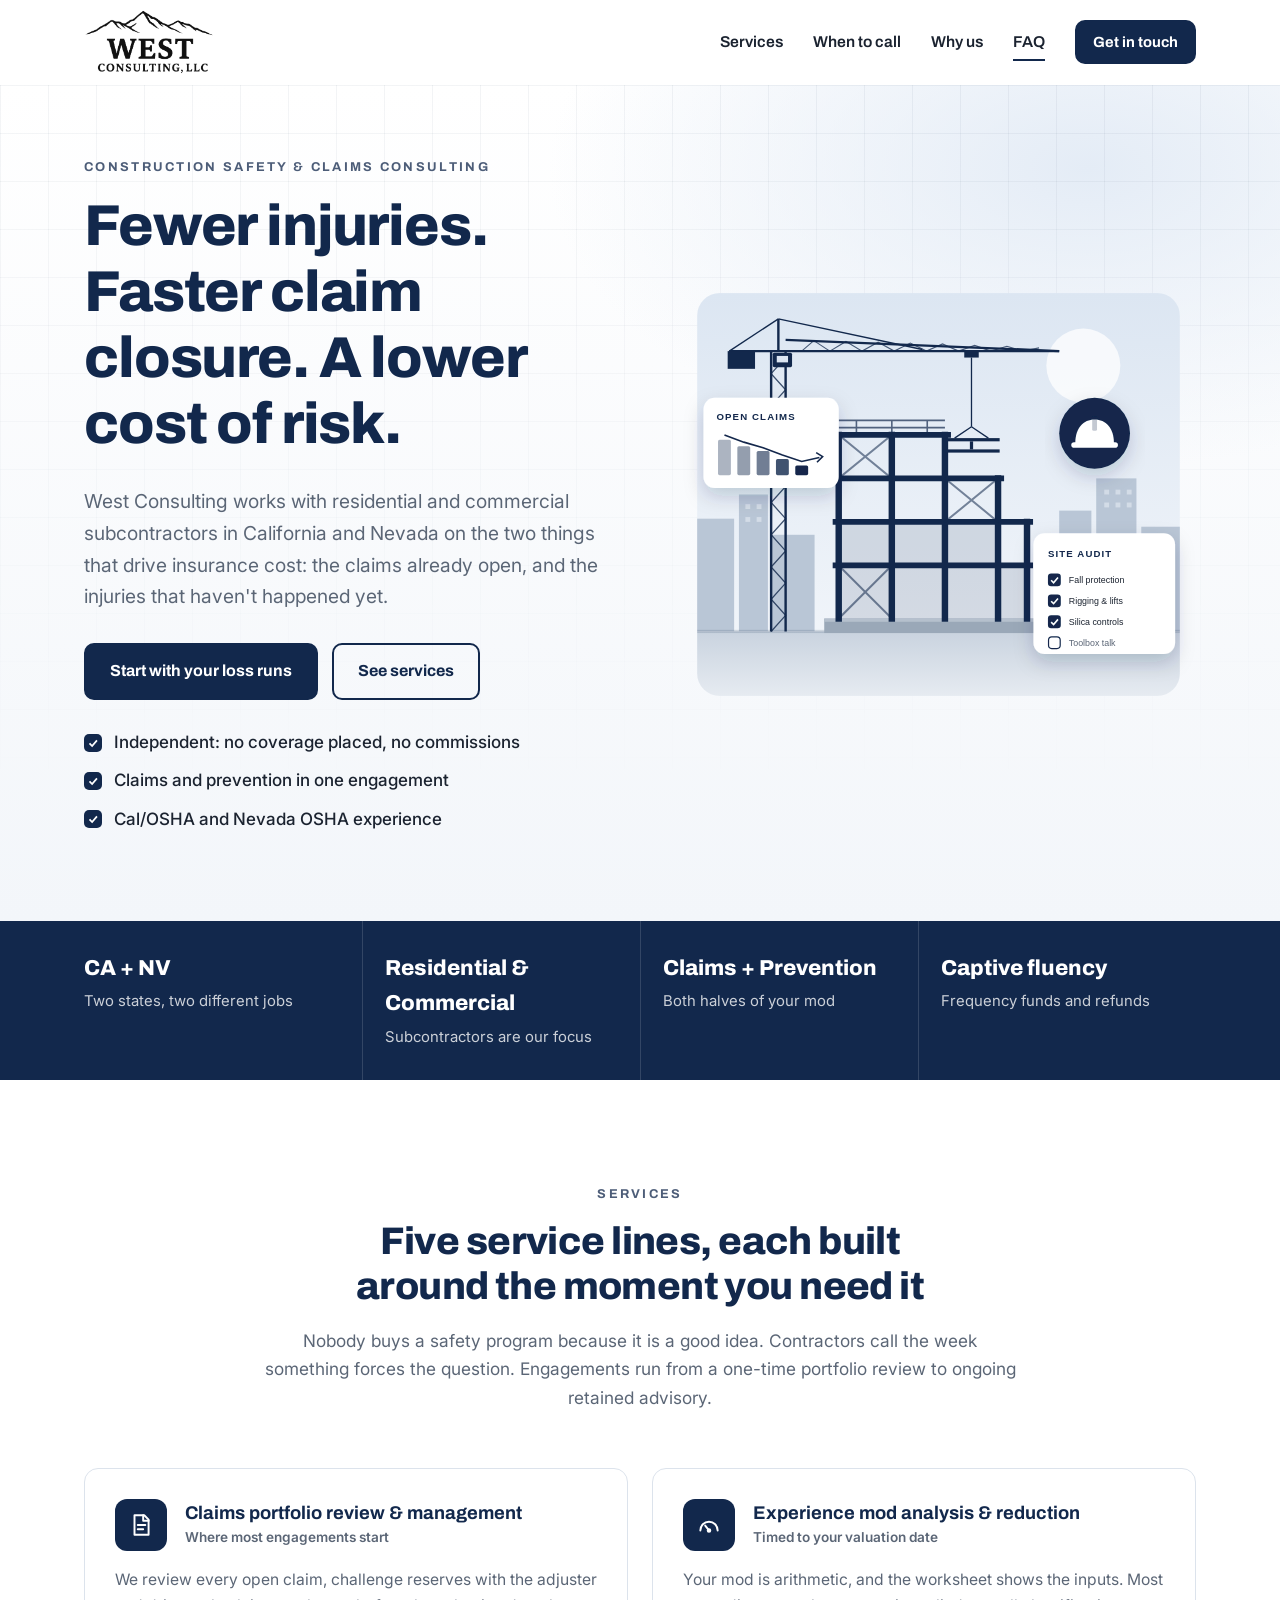
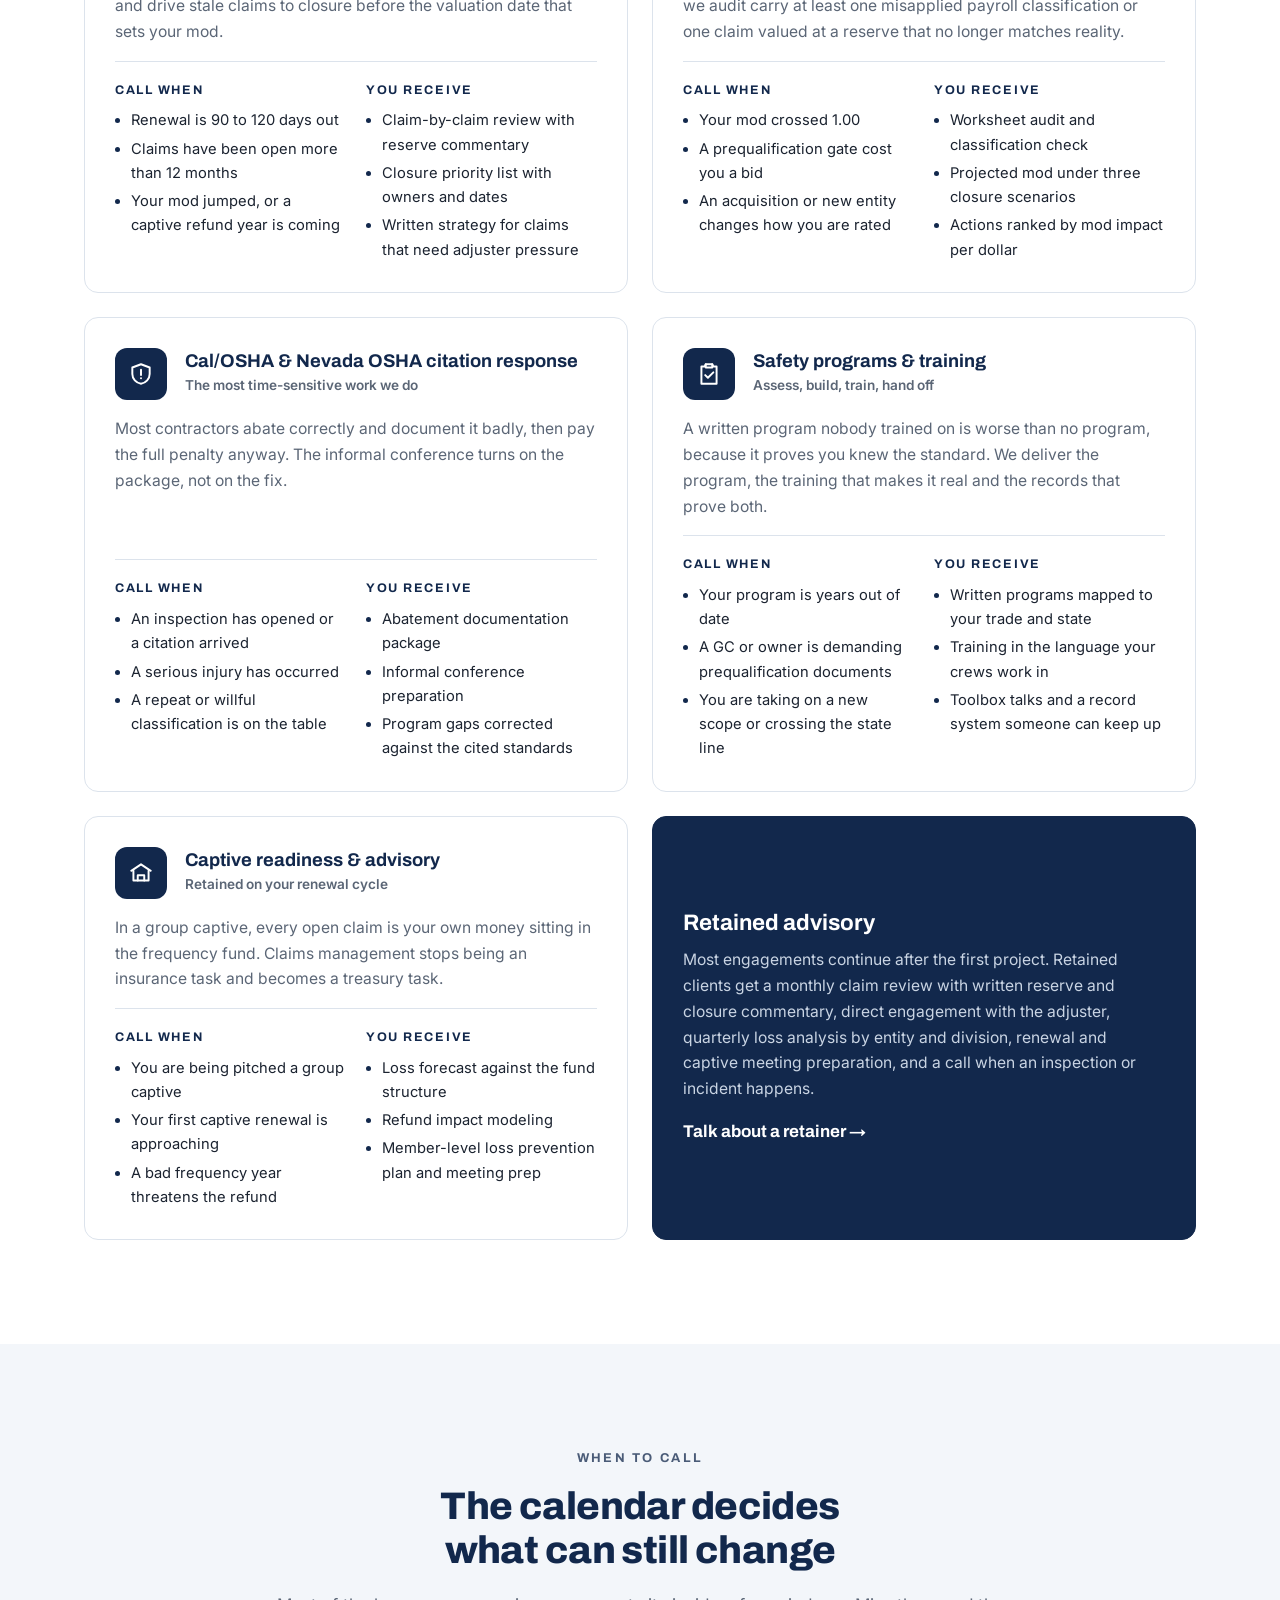
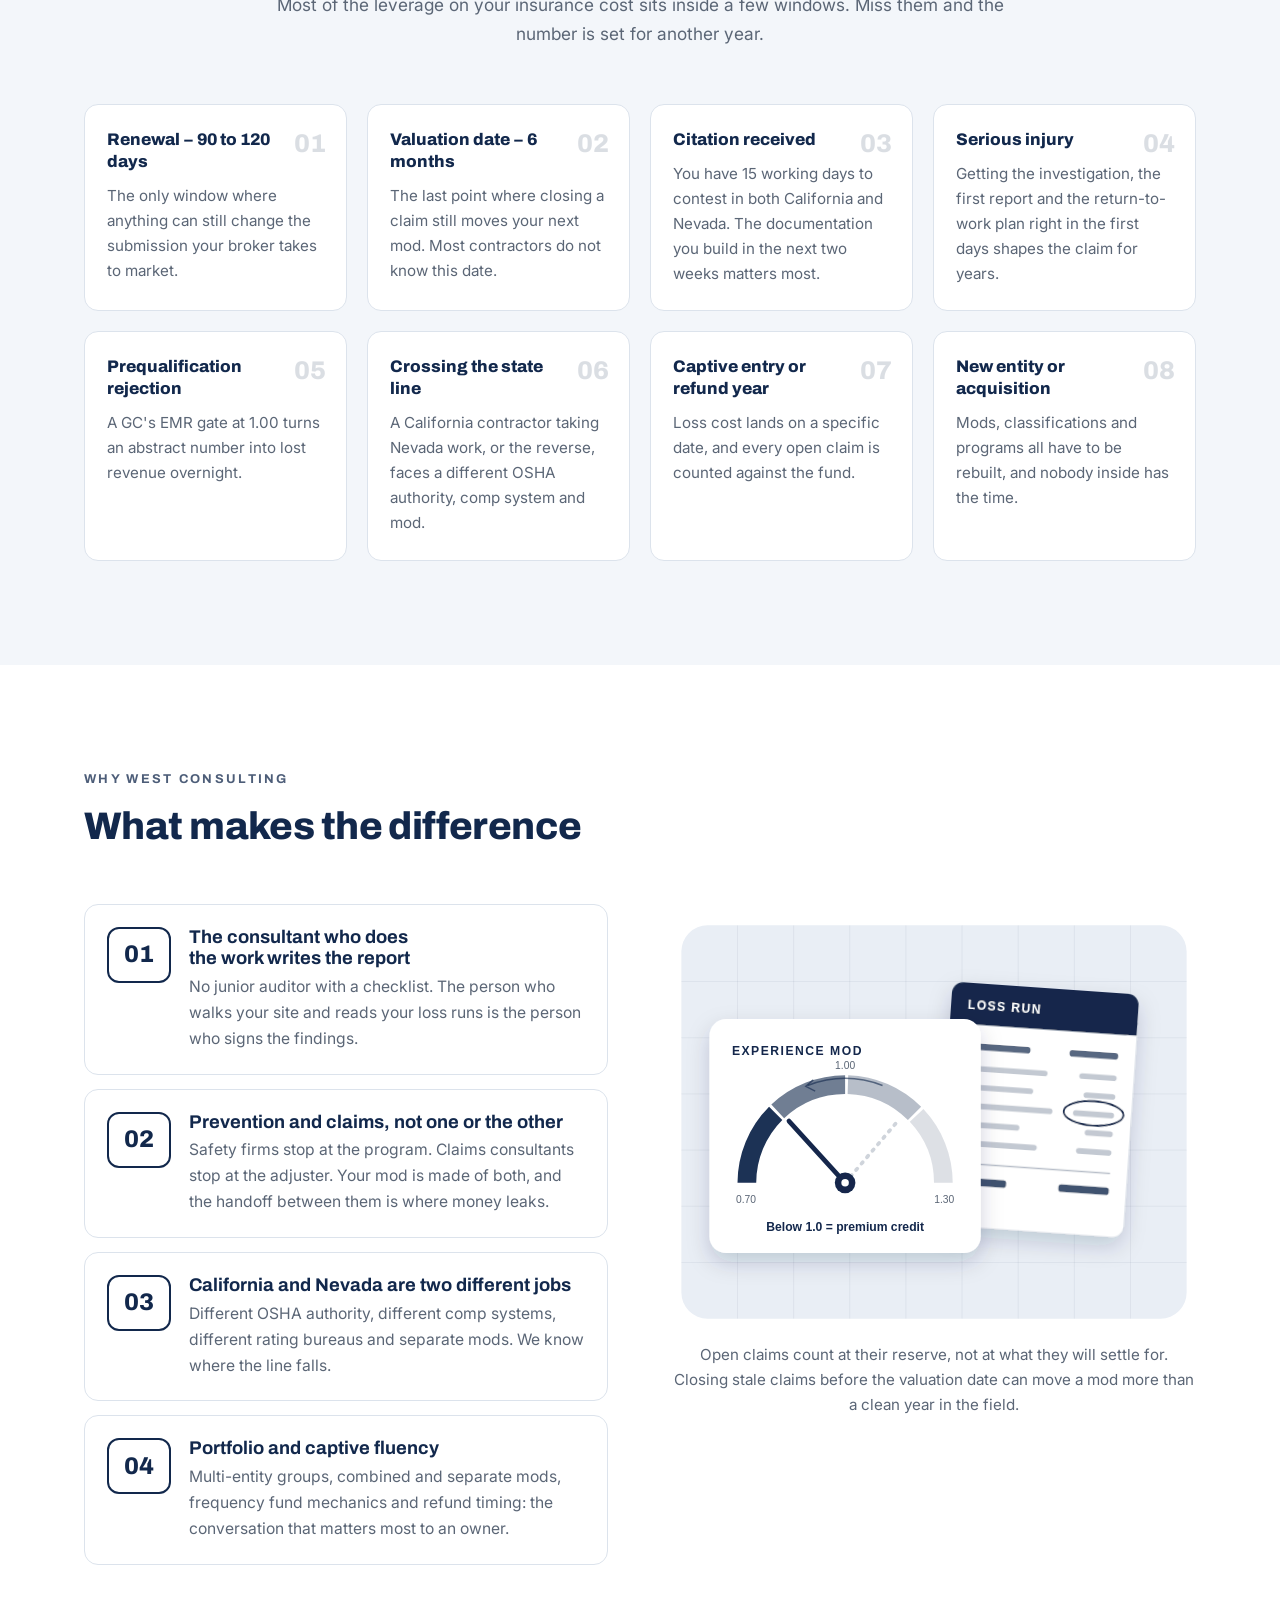
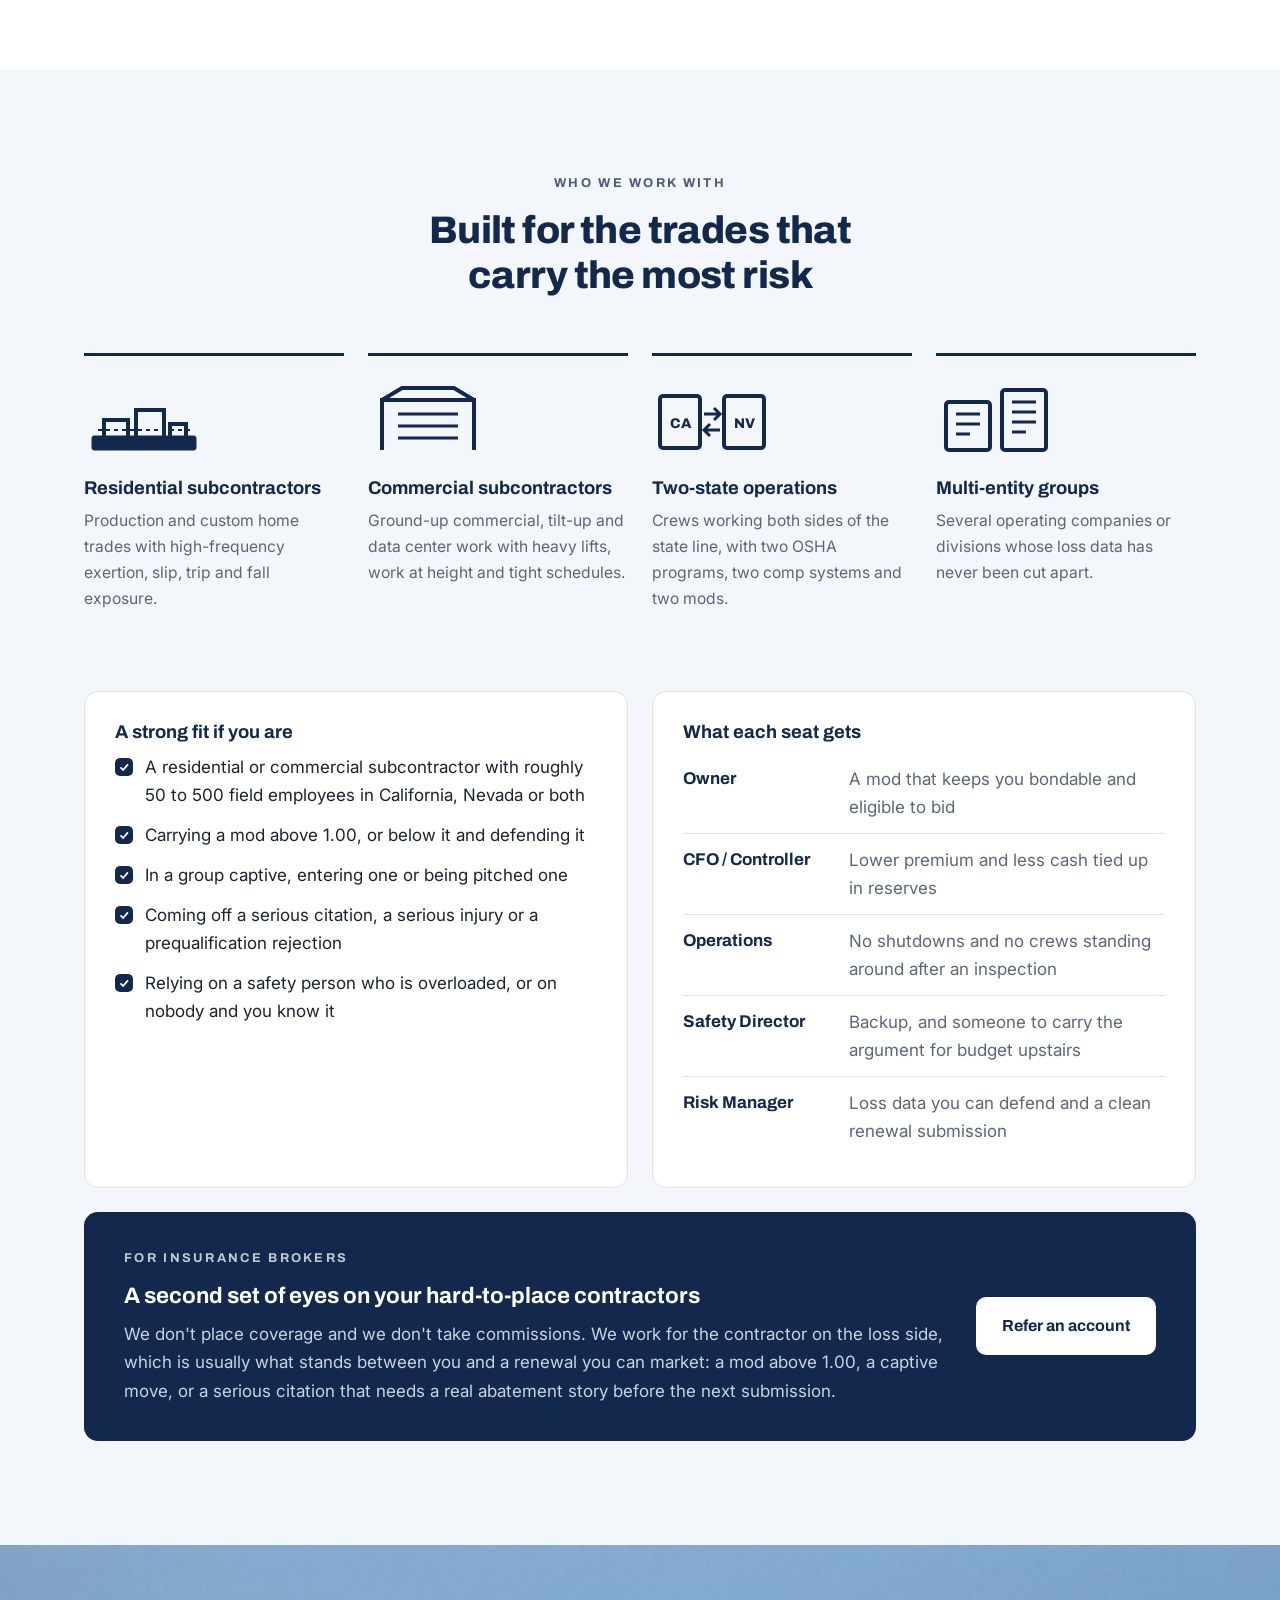
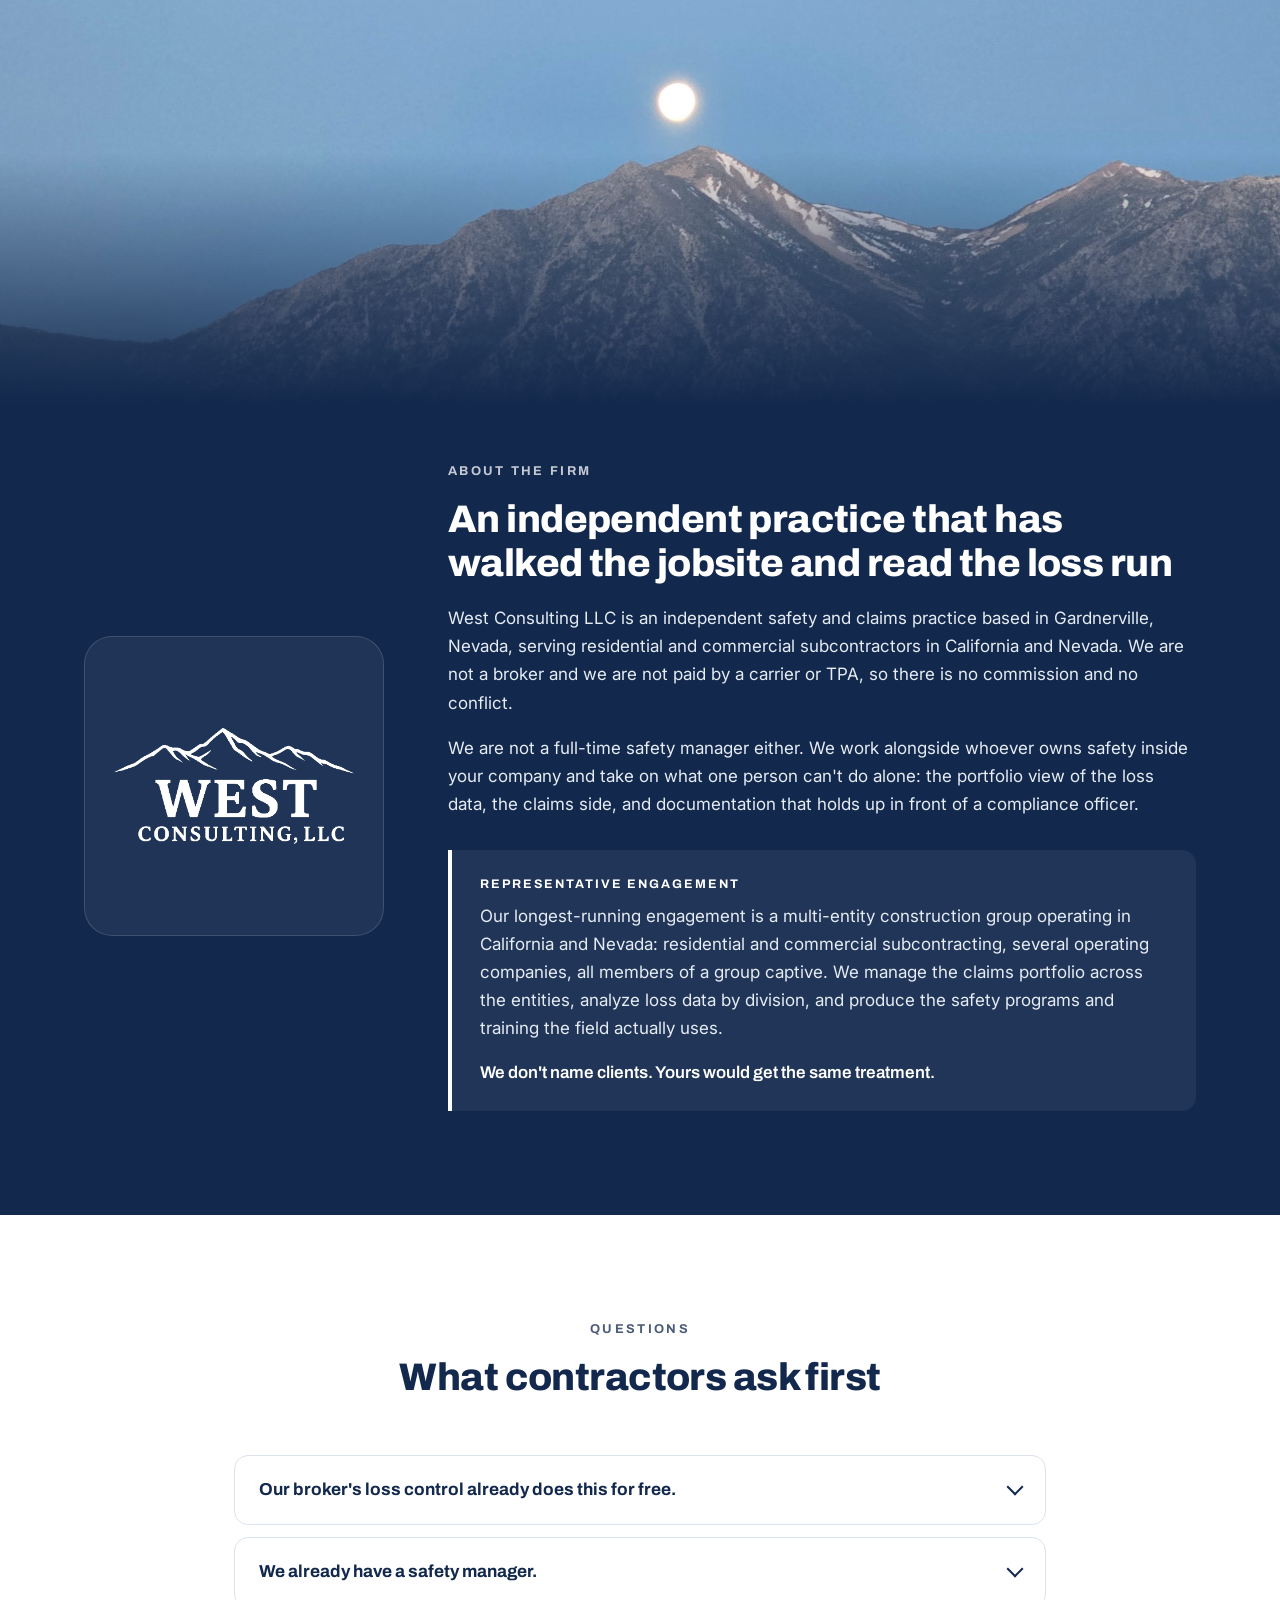
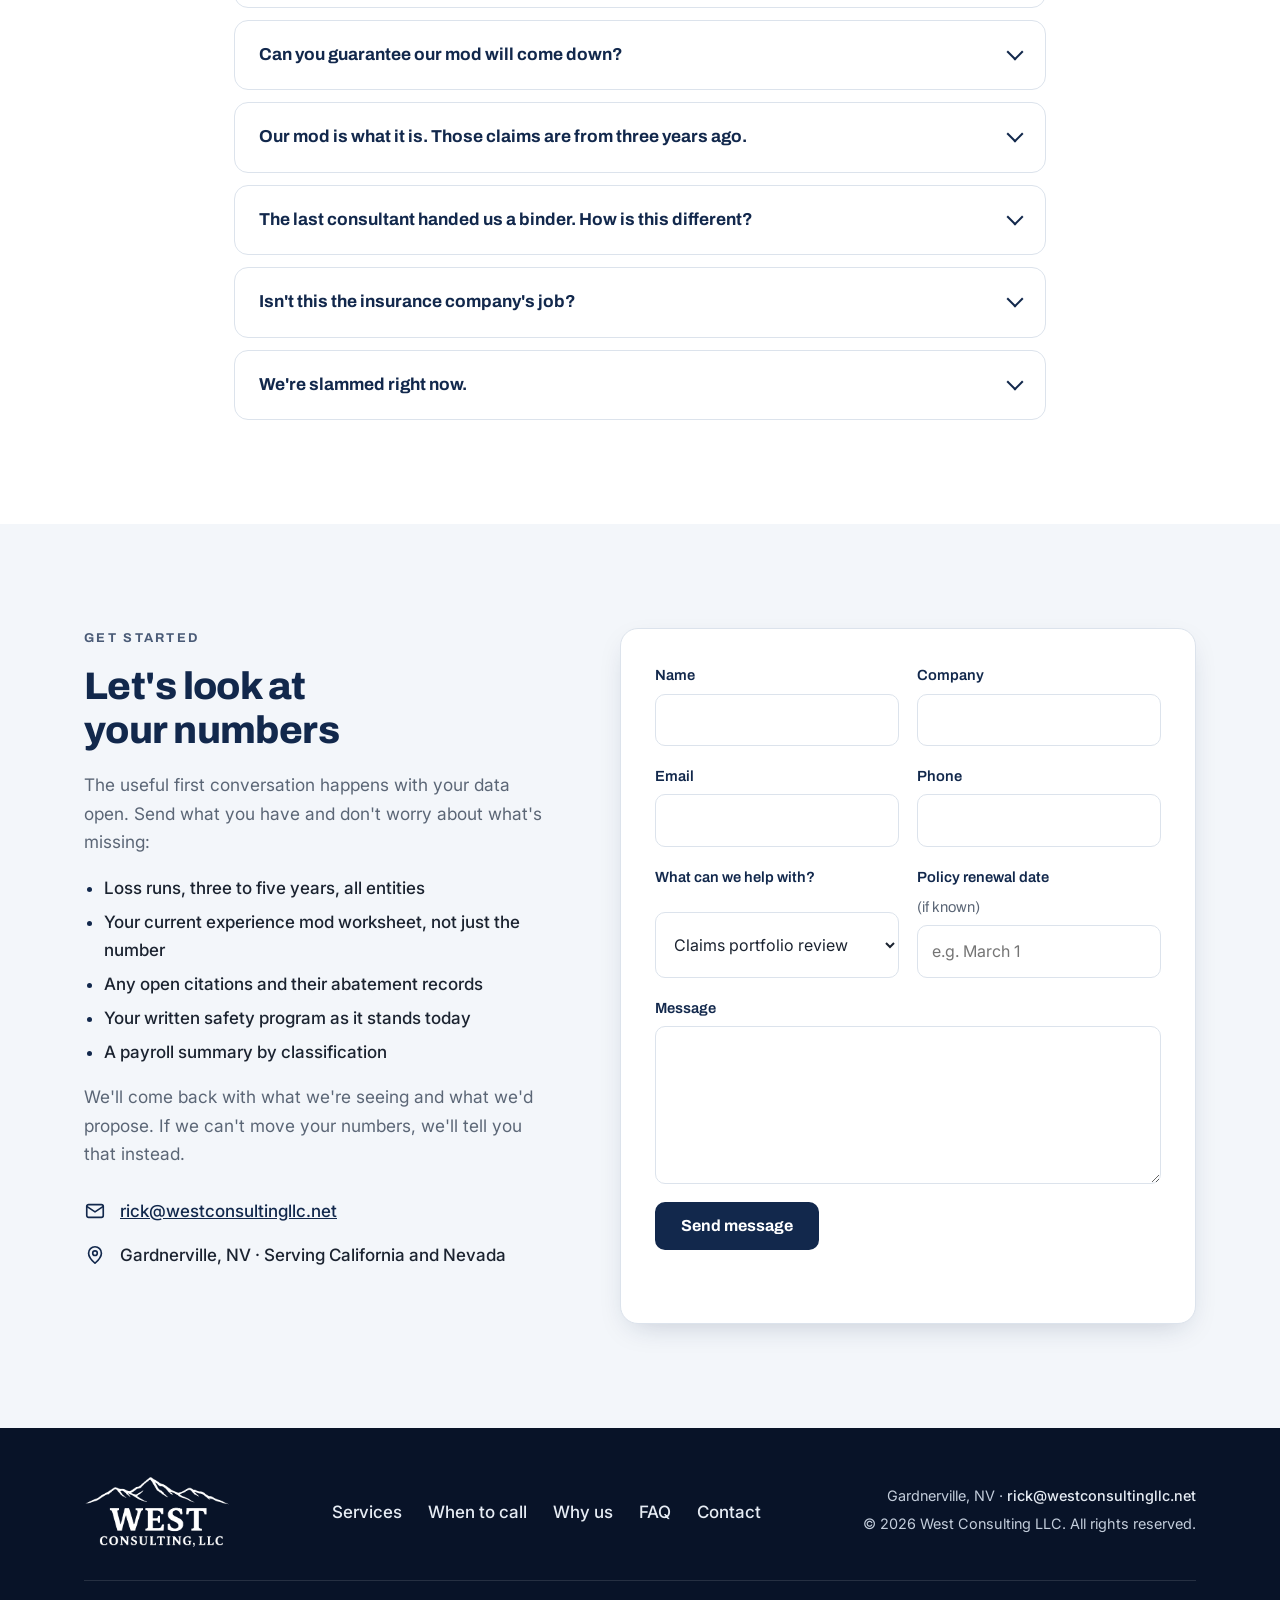
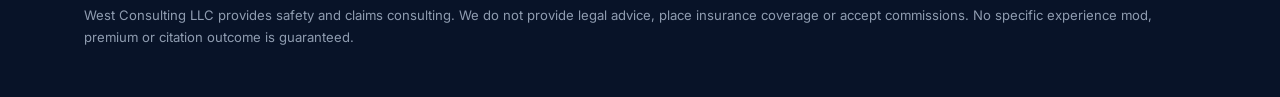
==== commit 06b15a93: "Position the firm for residential and commercial subcontractors Replace concrete and structural stee" ====
--- a/index.html
+++ b/index.html
@@ -4,14 +4,14 @@
   <meta charset="utf-8">
   <meta name="viewport" content="width=device-width, initial-scale=1">
   <title>West Consulting LLC | Construction Safety &amp; Claims Management</title>
-  <meta name="description" content="Independent safety and claims consulting for concrete and structural steel contractors in California and Nevada. Claims portfolio review, experience mod analysis, Cal/OSHA and Nevada OSHA citation response, safety programs and captive advisory. Based in Gardnerville, NV.">
+  <meta name="description" content="Independent safety and claims consulting for residential and commercial subcontractors in California and Nevada. Claims portfolio review, experience mod analysis, Cal/OSHA and Nevada OSHA citation response, safety programs and captive advisory. Based in Gardnerville, NV.">
   <meta name="theme-color" content="#12284C">
   <link rel="canonical" href="https://westconsultingllc.net/">
 
   <meta property="og:type" content="website">
   <meta property="og:site_name" content="West Consulting LLC">
   <meta property="og:title" content="West Consulting LLC | Construction Safety &amp; Claims Management">
-  <meta property="og:description" content="The claims already open, and the injuries that haven't happened yet. Independent safety and claims consulting for concrete and structural steel contractors in California and Nevada.">
+  <meta property="og:description" content="The claims already open, and the injuries that haven't happened yet. Independent safety and claims consulting for residential and commercial subcontractors in California and Nevada.">
   <meta property="og:url" content="https://westconsultingllc.net/">
   <meta property="og:image" content="https://westconsultingllc.net/assets/og-image.png">
   <meta name="twitter:card" content="summary_large_image">
@@ -33,7 +33,7 @@
     "url": "https://westconsultingllc.net/",
     "logo": "https://westconsultingllc.net/assets/logo.png",
     "image": "https://westconsultingllc.net/assets/og-image.png",
-    "description": "Independent safety and claims consulting for concrete and structural steel contractors in California and Nevada.",
+    "description": "Independent safety and claims consulting for residential and commercial subcontractors in California and Nevada.",
     "email": "rick@westconsultingllc.net",
     "address": {
       "@type": "PostalAddress",
@@ -75,7 +75,7 @@
         <div class="hero-copy">
           <p class="eyebrow">Construction safety &amp; claims consulting</p>
           <h1>Fewer injuries. Faster claim closure. A lower cost of risk.</h1>
-          <p class="lead">West Consulting works with concrete and structural steel contractors in California and Nevada on the two things that drive insurance cost: the claims already open, and the injuries that haven't happened yet.</p>
+          <p class="lead">West Consulting works with residential and commercial subcontractors in California and Nevada on the two things that drive insurance cost: the claims already open, and the injuries that haven't happened yet.</p>
           <div class="hero-actions">
             <a class="btn" href="#contact">Start with your loss runs</a>
             <a class="btn btn-ghost" href="#services">See services</a>
@@ -96,7 +96,7 @@
     <section class="strip" aria-label="At a glance">
       <div class="container strip-grid">
         <div><strong>CA + NV</strong><span>Two states, two different jobs</span></div>
-        <div><strong>Concrete &amp; Steel</strong><span>The trades we know best</span></div>
+        <div><strong>Residential &amp; Commercial</strong><span>Subcontractors are our focus</span></div>
         <div><strong>Claims + Prevention</strong><span>Both halves of your mod</span></div>
         <div><strong>Captive fluency</strong><span>Frequency funds and refunds</span></div>
       </div>
@@ -377,18 +377,18 @@
         <div class="industry-grid">
           <div class="industry reveal">
             <svg class="industry-art" viewBox="0 0 120 80" aria-hidden="true"><rect x="8" y="56" width="104" height="14" rx="2"/><path d="M20 56V40h24v16M52 56V30h28v26M86 56V44h16v12" fill="none" stroke-width="4"/><path d="M14 50h92" stroke-dasharray="4 4" fill="none" stroke-width="2"/></svg>
-            <h3>Residential concrete</h3>
-            <p>Foundations, flatwork and pumping crews with high exertion and slip, trip and fall exposure.</p>
+            <h3>Residential subcontractors</h3>
+            <p>Production and custom home trades with high-frequency exertion, slip, trip and fall exposure.</p>
           </div>
           <div class="industry reveal">
             <svg class="industry-art" viewBox="0 0 120 80" aria-hidden="true"><path d="M14 70V20h92v50" fill="none" stroke-width="4"/><path d="M14 20l20-12h52l20 12" fill="none" stroke-width="4"/><path d="M30 34h60M30 46h60M30 58h60" fill="none" stroke-width="3"/></svg>
-            <h3>Commercial concrete</h3>
-            <p>Tilt-up, place and finish, and data center work with heavy lifts and tight schedules.</p>
+            <h3>Commercial subcontractors</h3>
+            <p>Ground-up commercial, tilt-up and data center work with heavy lifts, work at height and tight schedules.</p>
           </div>
           <div class="industry reveal">
-            <svg class="industry-art" viewBox="0 0 120 80" aria-hidden="true"><path d="M24 72V14M60 72V14M96 72V14M20 18h80M20 44h80" fill="none" stroke-width="5"/><path d="M24 44l36-26M60 44l36-26" fill="none" stroke-width="2"/></svg>
-            <h3>Structural steel</h3>
-            <p>Fabrication shops and erection crews working at height, with rigging and crane operations.</p>
+            <svg class="industry-art" viewBox="0 0 120 80" aria-hidden="true"><rect x="8" y="16" width="40" height="52" rx="3" fill="none" stroke-width="4"/><rect x="72" y="16" width="40" height="52" rx="3" fill="none" stroke-width="4"/><path d="M52 34h16M62 28l6 6-6 6M68 50H52M58 44l-6 6 6 6" fill="none" stroke-width="3"/><text x="28" y="48" font-family="Archivo, Arial, sans-serif" font-size="14" font-weight="800" text-anchor="middle" stroke="none">CA</text><text x="92" y="48" font-family="Archivo, Arial, sans-serif" font-size="14" font-weight="800" text-anchor="middle" stroke="none">NV</text></svg>
+            <h3>Two-state operations</h3>
+            <p>Crews working both sides of the state line, with two OSHA programs, two comp systems and two mods.</p>
           </div>
           <div class="industry reveal">
             <svg class="industry-art" viewBox="0 0 120 80" aria-hidden="true"><rect x="10" y="22" width="44" height="48" rx="3" fill="none" stroke-width="4"/><rect x="66" y="10" width="44" height="60" rx="3" fill="none" stroke-width="4"/><path d="M20 34h24M20 44h24M20 54h14M76 22h24M76 32h24M76 42h24M76 52h14" fill="none" stroke-width="3"/></svg>
@@ -401,7 +401,7 @@
           <div class="fit reveal">
             <h3>A strong fit if you are</h3>
             <ul class="checks">
-              <li>A concrete or structural steel contractor with roughly 50 to 500 field employees in California, Nevada or both</li>
+              <li>A residential or commercial subcontractor with roughly 50 to 500 field employees in California, Nevada or both</li>
               <li>Carrying a mod above 1.00, or below it and defending it</li>
               <li>In a group captive, entering one or being pitched one</li>
               <li>Coming off a serious citation, a serious injury or a prequalification rejection</li>
@@ -446,11 +446,11 @@
         <div>
           <p class="eyebrow">About the firm</p>
           <h2>An independent practice that has walked the jobsite and read the loss run</h2>
-          <p>West Consulting LLC is an independent safety and claims practice based in Gardnerville, Nevada, serving concrete and structural steel contractors in California and Nevada. We are not a broker and we are not paid by a carrier or TPA, so there is no commission and no conflict.</p>
+          <p>West Consulting LLC is an independent safety and claims practice based in Gardnerville, Nevada, serving residential and commercial subcontractors in California and Nevada. We are not a broker and we are not paid by a carrier or TPA, so there is no commission and no conflict.</p>
           <p>We are not a full-time safety manager either. We work alongside whoever owns safety inside your company and take on what one person can't do alone: the portfolio view of the loss data, the claims side, and documentation that holds up in front of a compliance officer.</p>
           <div class="engagement">
             <p class="engagement-label">Representative engagement</p>
-            <p>Our longest-running engagement is a multi-entity construction group operating in California and Nevada: concrete and structural steel, several operating companies, all members of a group captive. We manage the claims portfolio across the entities, analyze loss data by division, and produce the safety programs and training the field actually uses.</p>
+            <p>Our longest-running engagement is a multi-entity construction group operating in California and Nevada: residential and commercial subcontracting, several operating companies, all members of a group captive. We manage the claims portfolio across the entities, analyze loss data by division, and produce the safety programs and training the field actually uses.</p>
             <p class="engagement-note">We don't name clients. Yours would get the same treatment.</p>
           </div>
         </div>
